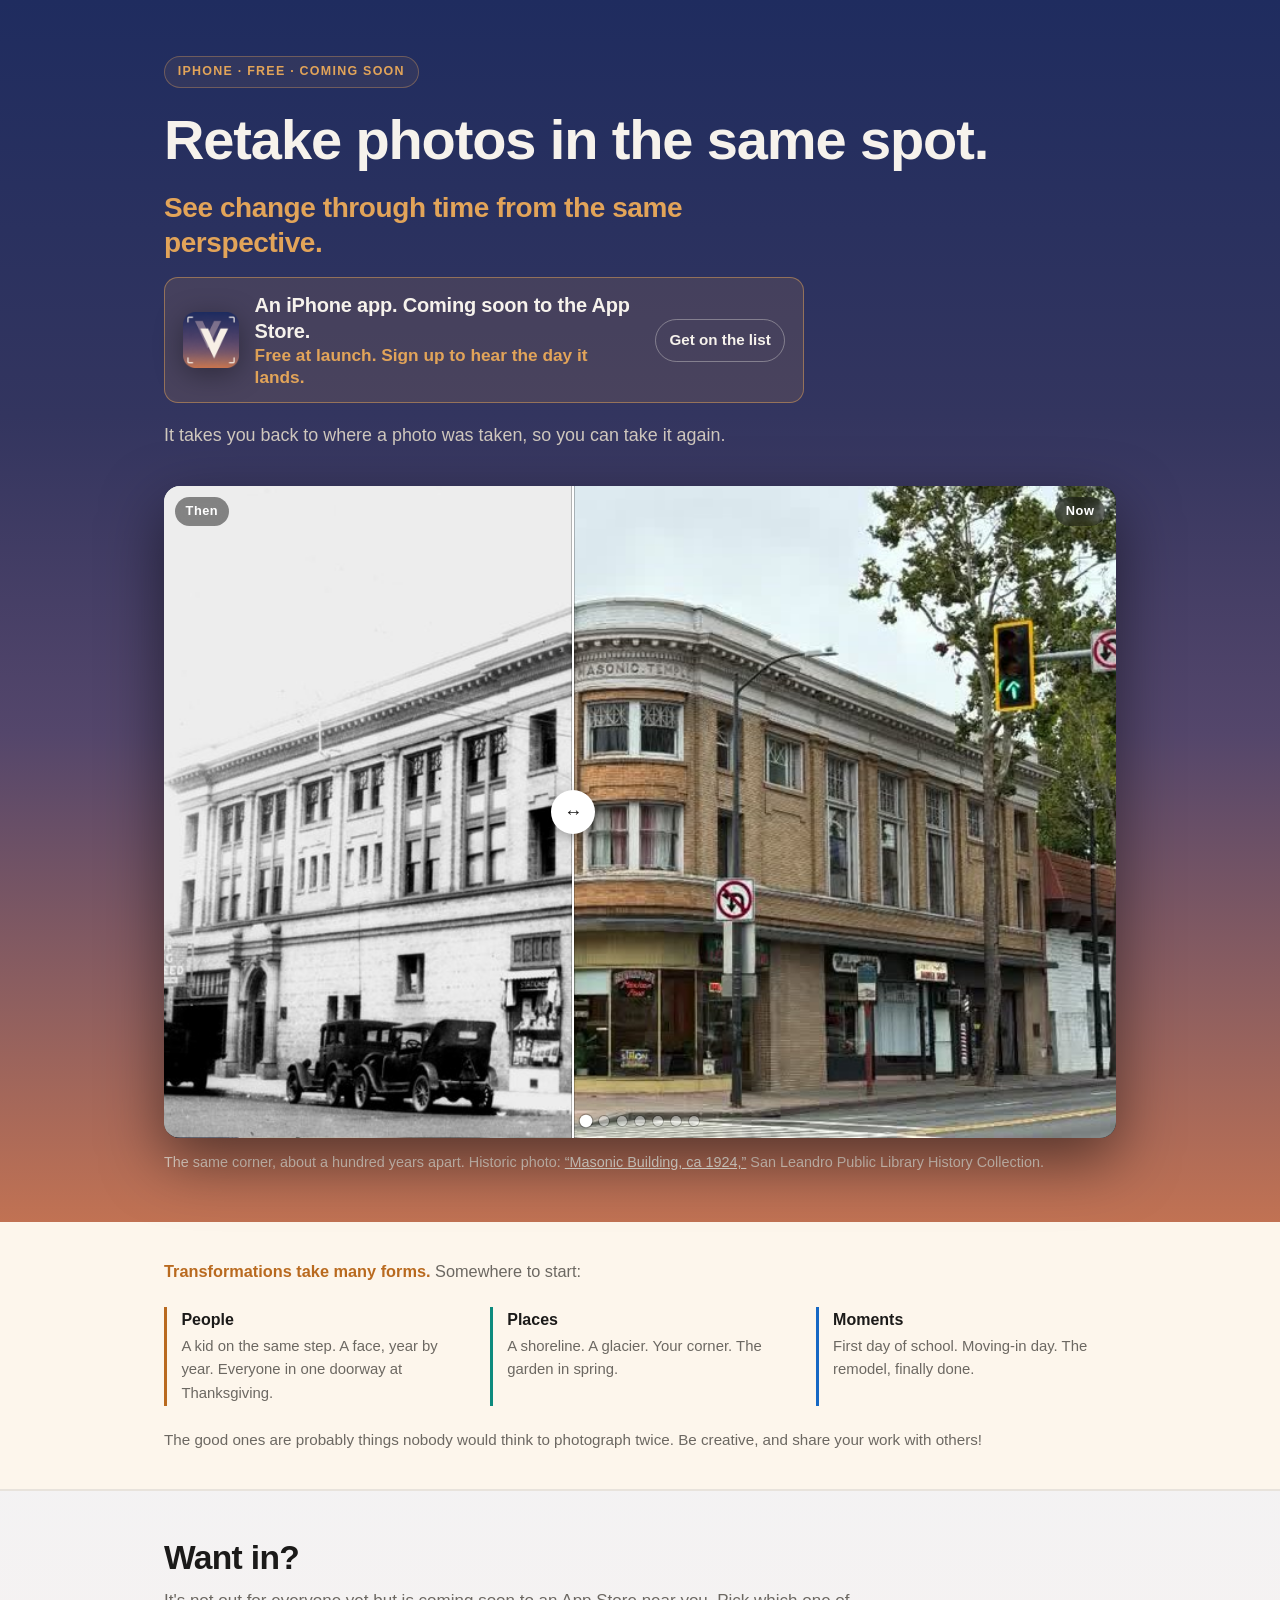
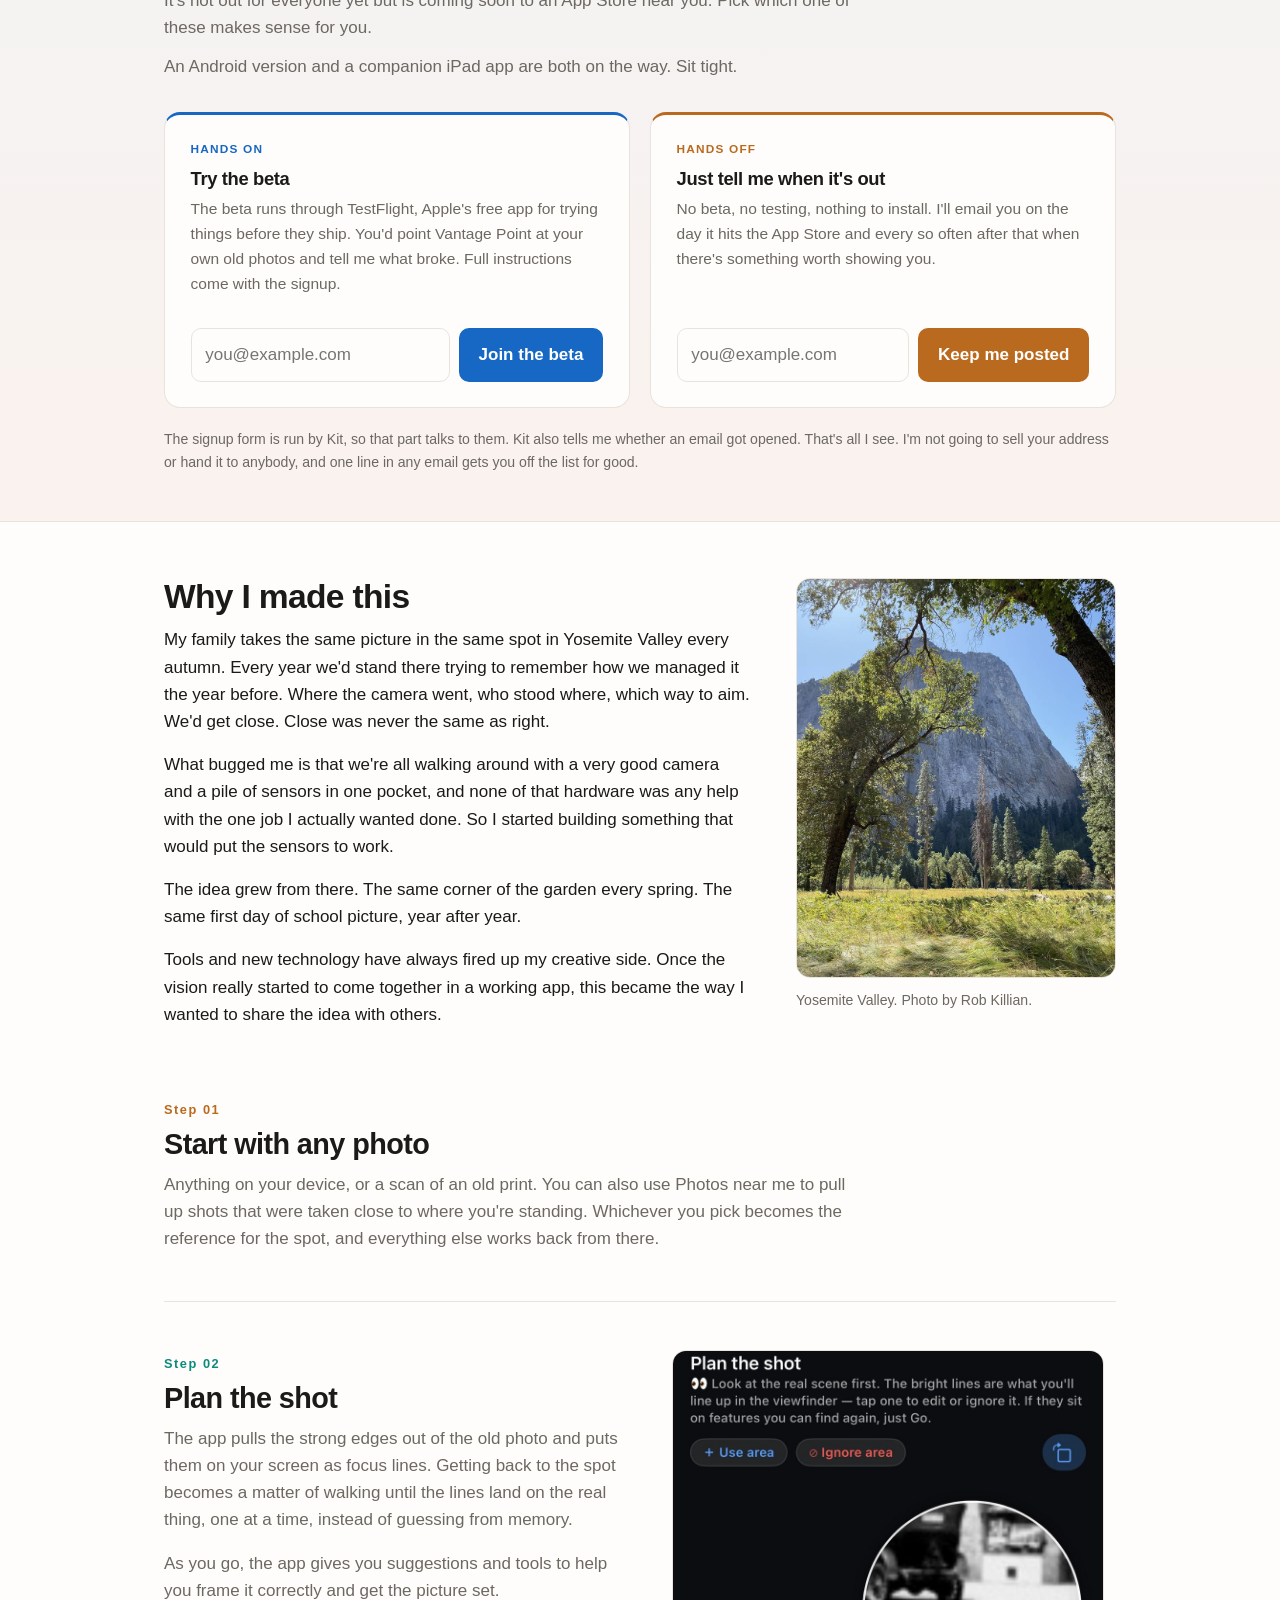
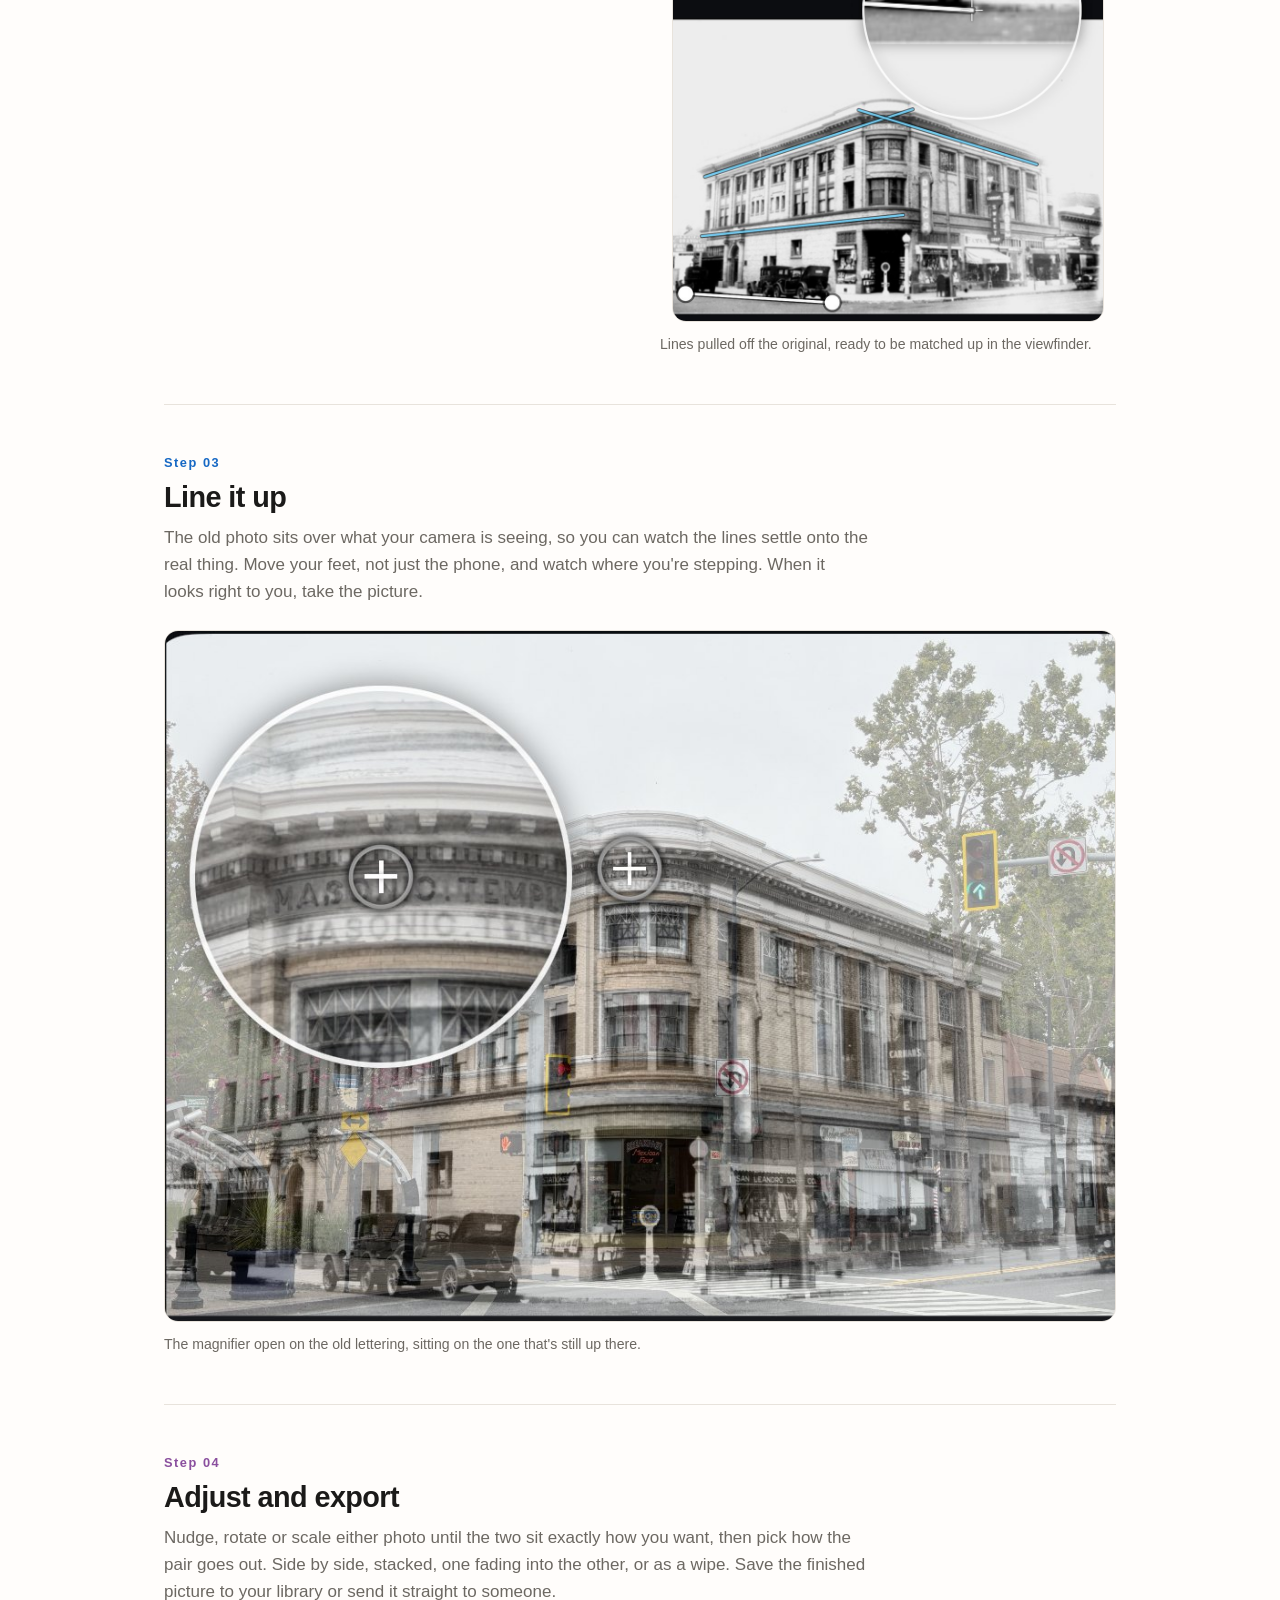
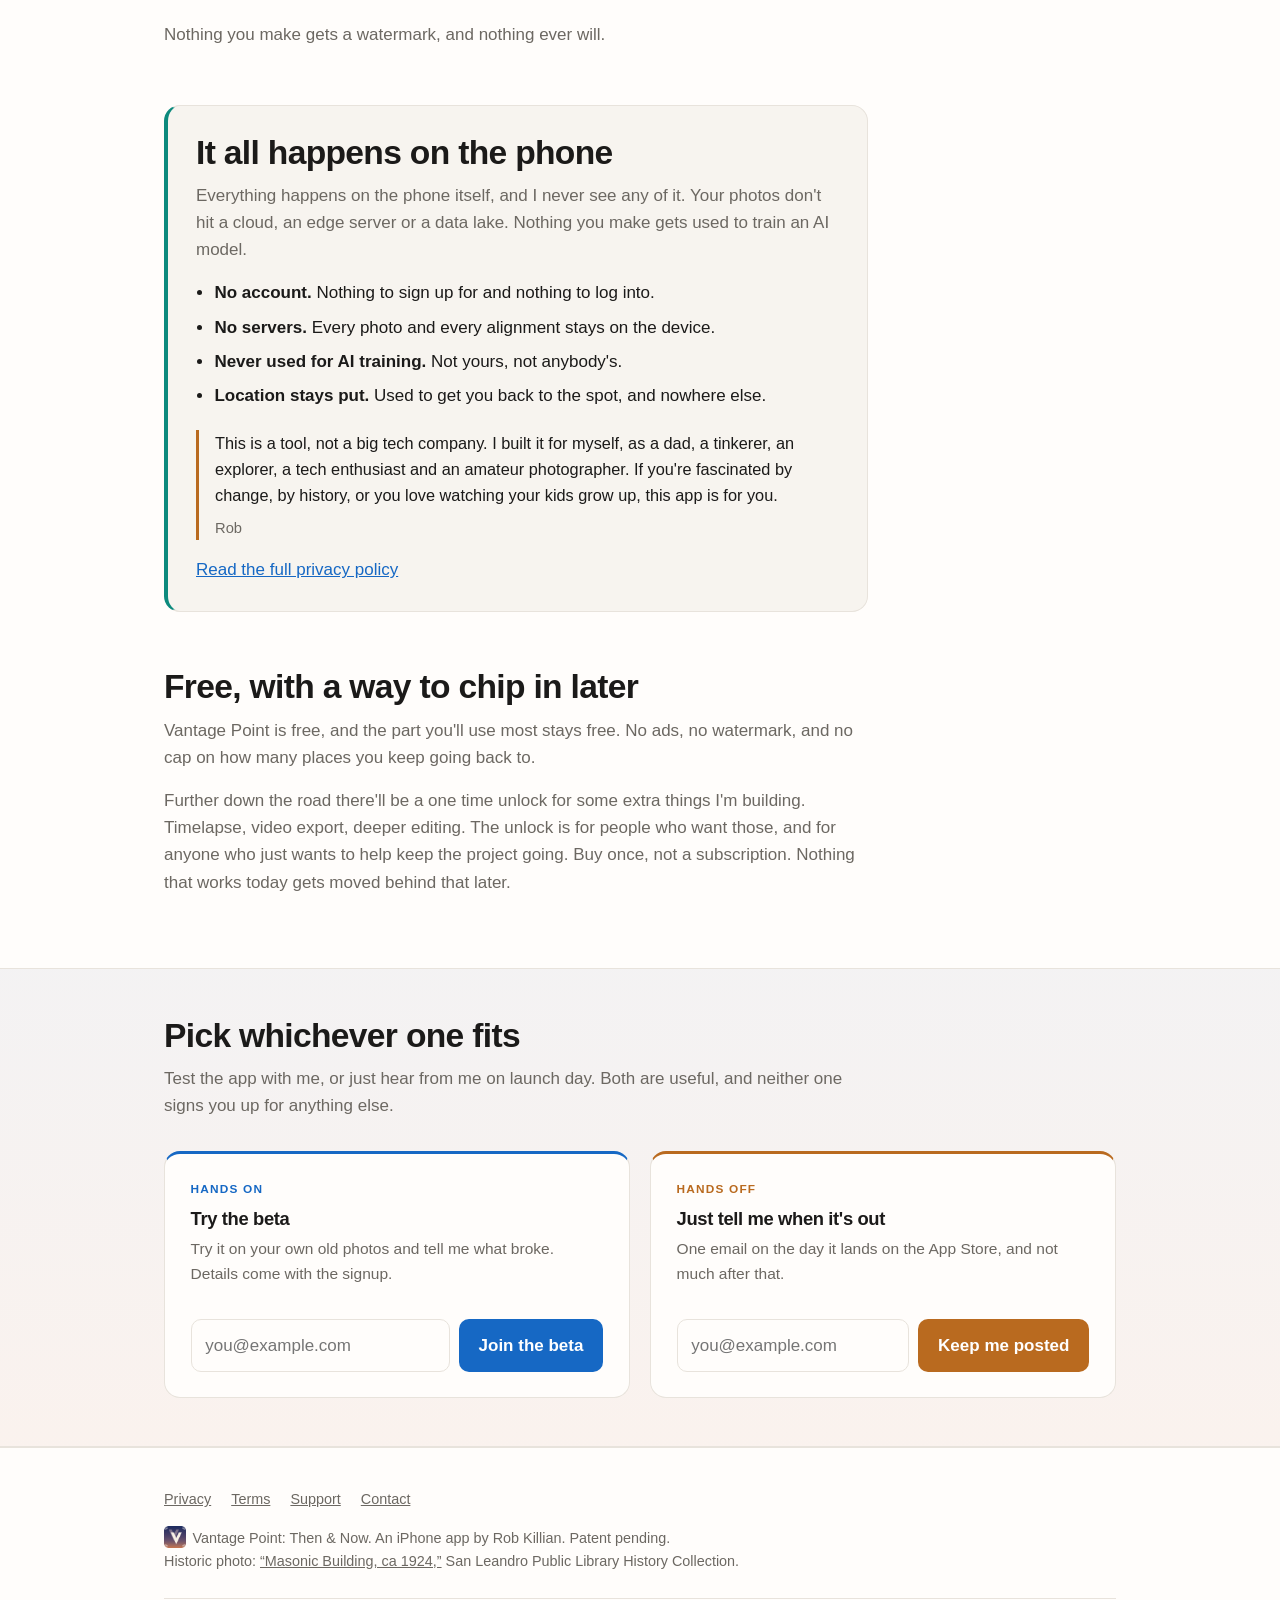
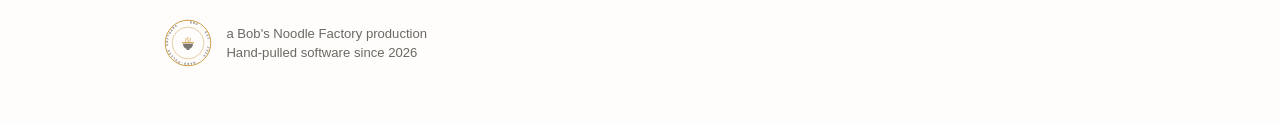
==== index.html @ 37880335 "Legal pass: privacy rewritten (app + site + list + form + community), new terms (Apple's standard EU" ====
<!DOCTYPE html>
<html lang="en">
<head>
<meta charset="utf-8">
<meta name="viewport" content="width=device-width, initial-scale=1">
<title>Vantage Point — Retake photos in the same spot</title>
<meta name="description" content="See change through time from the same perspective. Vantage Point takes you back to where a photo was taken so you can take it again. Kids growing up, bodies changing, landscapes shifting, projects getting finished.">
<link rel="canonical" href="https://getvantagepoint.app/">
<link rel="icon" href="/favicon.ico" sizes="any">
<link rel="icon" type="image/png" sizes="32x32" href="/img/favicon-32.png">
<link rel="icon" type="image/png" sizes="192x192" href="/img/icon-192.png">
<link rel="apple-touch-icon" href="/apple-touch-icon.png">
<meta name="theme-color" content="#1f2c5f">

<meta property="og:type" content="website">
<meta property="og:url" content="https://getvantagepoint.app/">
<meta property="og:title" content="Vantage Point — Retake photos in the same spot">
<meta property="og:description" content="See change through time from the same perspective.">
<meta property="og:image" content="https://getvantagepoint.app/img/share.jpg">
<meta property="og:image:width" content="1200">
<meta property="og:image:height" content="630">
<meta property="og:image:alt" content="A 1920s photo of a corner building on the left, the same corner today on the right, split down the middle.">
<meta name="twitter:image" content="https://getvantagepoint.app/img/share.jpg">
<meta name="twitter:card" content="summary_large_image">

<style>
  :root {
    color-scheme: light dark;
    --measure: 62rem;
    --measure-text: 44rem;

    --bg: #fffdfb;
    --fg: #1b1a19;
    --muted: #6c6862;
    --line: #e8e3dc;
    --card: #f7f4ef;
    --card-2: #fdf6ec;

    --now: #1668c4;        /* cool — the new photo */
    --then: #b96a1f;       /* warm — the old photo */
    --teal: #0d8a7d;
    --plum: #8a4f9e;
    --link: var(--now);

    /* the app icon's twilight: indigo over mauve over apricot, cream mark */
    --indigo: #1f2c5f; --mauve: #54466b; --apricot: #c17253; --cream: #f8f0e6;

    --broth: #C08A1E;   /* Bob's Noodle Factory signature */
    --band-fg: #f6f2ec;
    --band-muted: #ada69c;
  }
  @media (prefers-color-scheme: dark) {
    :root {
      --bg: #15171b; --fg: #f1efec; --muted: #9b968f; --line: #32353b;
      --card: #1e2126; --card-2: #241f1a;
      --now: #58a6f0; --then: #e2a459; --teal: #33bdad; --plum: #b986cc;
      --broth: #E3B04B;
    }
  }

  * { box-sizing: border-box; }
  html { -webkit-text-size-adjust: 100%; scroll-behavior: smooth; }
  body {
    font: 17px/1.6 -apple-system, BlinkMacSystemFont, "Segoe UI", Roboto, sans-serif;
    margin: 0; color: var(--fg); background: var(--bg);
  }
  .wrap { max-width: var(--measure); margin: 0 auto; padding: 0 1.25rem; }
  .prose { max-width: var(--measure-text); }
  a { color: var(--link); }

  h1, h2, h3 { line-height: 1.15; letter-spacing: -0.02em; margin: 0; }
  h1 { font-size: clamp(2.1rem, 6vw, 3.5rem); font-weight: 700; }
  h2 { font-size: clamp(1.5rem, 3.6vw, 2.1rem); font-weight: 650; margin-bottom: .6rem; }
  h3 { font-size: 1.05rem; font-weight: 650; margin-bottom: .25rem; }
  p  { margin: 0 0 1rem; }
  .lede { font-size: clamp(1.1rem, 2.3vw, 1.32rem); color: var(--muted); }

  /* ---------- hero ---------- */
  .hero {
    color: var(--band-fg);
    background: linear-gradient(180deg, var(--indigo) 0%, #33355f 34%, var(--mauve) 60%, #8f5f5f 82%, var(--apricot) 100%);
    padding: 3.5rem 0 3rem;
  }
  .hero .lede { color: #cfc7bd; font-size: clamp(1rem, 2vw, 1.12rem); }
  .byline {
    font-size: clamp(1.25rem, 3vw, 1.75rem); line-height: 1.25; letter-spacing: -.015em;
    font-weight: 600; color: #e2a459; margin: 1.1rem 0 .9rem; max-width: 34rem;
  }
  .app-strip {
    display: flex; align-items: center; gap: 1rem; max-width: 40rem;
    margin: 1.1rem 0 1.1rem; padding: .85rem 1.1rem; border-radius: 14px;
    border: 1px solid rgba(226,164,89,.5); background: rgba(226,164,89,.13);
  }
  .app-strip .app-icon { width: 56px; height: 56px; flex: none; display: block; filter: drop-shadow(0 6px 14px rgba(0,0,0,.35)); }
  .app-strip p { margin: 0; line-height: 1.3; }
  .app-strip strong { display: block; font-size: clamp(1.05rem, 2.4vw, 1.25rem); color: #f6f2ec; letter-spacing: -.01em; }
  .app-strip span { display: block; font-size: clamp(.98rem, 2.1vw, 1.08rem); color: #e2a459; font-weight: 600; }
  .app-strip a { margin-left: auto; flex: none; color: #f6f2ec; font-weight: 600; font-size: .95rem; white-space: nowrap;
    padding: .5rem .85rem; border-radius: 999px; border: 1px solid rgba(246,242,236,.35); text-decoration: none; }
  .app-strip a:hover { background: rgba(246,242,236,.12); }
  @media (max-width: 540px) { .app-strip { flex-wrap: wrap; } .app-strip a { margin-left: 0; } }
  .eyebrow {
    display: inline-block; font-size: .78rem; letter-spacing: .1em;
    text-transform: uppercase; color: #e2a459; font-weight: 700;
    border: 1px solid rgba(226,164,89,.35); border-radius: 999px;
    padding: .3rem .8rem; margin-bottom: 1.25rem;
    background: rgba(226,164,89,.08);
  }
  .shot {
    position: relative; margin: 2.25rem 0 0; border-radius: 16px; overflow: hidden;
    background: #000; box-shadow: 0 22px 60px rgba(0,0,0,.5);
    aspect-ratio: 1110 / 760;
  }
  .shot video, .shot img { display: block; width: 100%; height: 100%; object-fit: cover; }
  .shot > * { position: absolute; inset: 0; }
  /* the interactive then/now wipe (touch + reduced motion) */
  .wipe { --p: 50%; touch-action: pan-y; cursor: ew-resize; user-select: none; -webkit-user-select: none; -webkit-touch-callout: none; display: none; z-index: 1; }
  .wipe img { position: absolute; inset: 0; pointer-events: none; }
  .wipe .then { clip-path: inset(0 calc(100% - var(--p)) 0 0); }
  .wipe .seam {
    position: absolute; top: 0; bottom: 0; left: var(--p); width: 2px; margin-left: -1px;
    background: #fff; box-shadow: 0 0 0 1px rgba(0,0,0,.25);
  }
  .wipe .grip {
    position: absolute; top: 50%; left: 50%; transform: translate(-50%, -50%);
    width: 44px; height: 44px; border-radius: 50%; background: #fff; color: #1b1a19;
    display: grid; place-items: center; font-size: 1.15rem; font-weight: 700;
    box-shadow: 0 4px 14px rgba(0,0,0,.35);
  }
  .wipe .tag {
    position: absolute; top: .7rem; font-size: .8rem; font-weight: 700; letter-spacing: .04em;
    padding: .28rem .65rem; border-radius: 999px; color: #fff; background: rgba(0,0,0,.45);
    backdrop-filter: blur(6px); pointer-events: none;
  }
  .wipe .tag-then { left: .7rem; } .wipe .tag-now { right: .7rem; }
  .wipe .hint {
    position: absolute; left: 50%; bottom: 1rem; transform: translateX(-50%);
    font-size: .85rem; font-weight: 600; letter-spacing: .02em; color: #fff; white-space: nowrap;
    padding: .38rem .8rem; border-radius: 999px; background: rgba(0,0,0,.5); backdrop-filter: blur(6px);
    opacity: 0; transition: opacity .6s ease; pointer-events: none;
  }
  .shot.mode-touch .wipe .hint, .shot.settled .wipe .hint { opacity: 1; }
  .shot.mode-show .wipe .hint { bottom: 2.1rem; }
  .wipe.used .hint { opacity: 0 !important; }
  /* the desktop sequence: a slow slideshow, the wipe first */
  .slides { pointer-events: none; }
  .slides figure { position: absolute; inset: 0; margin: 0; opacity: 0; transition: opacity 1.6s ease; pointer-events: none; }
  .slides figure img { position: absolute; inset: 0; }
  .slides figure.on { opacity: 1; }
  .slides .bg { filter: blur(26px) brightness(.55); transform: scale(1.2); }
  .slides .fg { object-fit: contain; transform: scale(1); transition: transform 9s linear; }
  .slides figure.on .fg { transform: scale(1.045); }
  .slides figure.wide .bg { display: none; }
  .shot.mode-touch .wipe { display: block; }
  .shot.mode-touch .slides { display: none; }
  .shot.mode-show .wipe { display: block; opacity: 1; transition: opacity 1.6s ease; }
  .shot.mode-show .wipe.off { opacity: 0; pointer-events: none; }
  @media (prefers-reduced-motion: reduce) { .slides .fg, .slides figure.on .fg { transform: none; transition: none; } }
  .shot > .dots { position: absolute; inset: auto 0 .7rem 0; display: none; justify-content: center; gap: .5rem; z-index: 2; }
  .shot.mode-show > .dots { display: flex; }
  .dots button {
    width: 10px; height: 10px; padding: 0; border-radius: 50%; border: 0; cursor: pointer;
    background: rgba(255,255,255,.45); box-shadow: 0 0 0 1px rgba(0,0,0,.25); transition: background .3s, transform .3s;
  }
  .dots button[aria-current="true"] { background: #fff; transform: scale(1.25); }
  .dots button:hover, .dots button:focus-visible { background: #fff; outline: none; }
  .caption { font-size: .9rem; color: rgba(248,240,230,.82); margin: .85rem 0 0; }
  .hero .caption a { color: var(--cream); }

  /* ---------- use cases ---------- */
  .uses { background: var(--card-2); border-bottom: 1px solid var(--line); padding: 2.25rem 0; }
  .uses-grid { display: grid; gap: 1.1rem 1.6rem; grid-template-columns: repeat(auto-fit, minmax(13.5rem, 1fr)); }
  .use { border-left: 3px solid var(--c); padding-left: .9rem; }
  .use strong { display: block; font-size: 1rem; }
  .use span { color: var(--muted); font-size: .93rem; display: block; margin-top: .15rem; }
  .uses-lead { margin: 0 0 1.4rem; color: var(--muted); font-size: 1.02rem; }
  .uses-lead em { font-style: normal; font-weight: 650; color: var(--then); }
  .uses-note { margin: 1.4rem 0 0; color: var(--muted); font-size: .95rem; }

  .note {
    margin: 1.25rem 0 0; padding-left: 1rem;
    border-left: 3px solid var(--then);
    color: var(--fg); font-size: 1.02rem;
  }
  .note .sig { display: block; margin-top: .55rem; color: var(--muted); font-size: .92rem; }

  /* ---------- signup ---------- */
  .signup {
    background: linear-gradient(180deg, rgba(31,44,95,.05), rgba(193,114,83,.08));
    border-top: 1px solid var(--line); border-bottom: 1px solid var(--line); padding: 3rem 0;
  }
  .choices { display: grid; gap: 1.25rem; grid-template-columns: repeat(auto-fit, minmax(19rem, 1fr)); margin-top: 2rem; align-items: stretch; }
  .choice { border: 1px solid var(--line); border-radius: 16px; padding: 1.6rem; background: var(--bg); border-top: 3px solid var(--c); display: flex; flex-direction: column; }
  .choice .form-slot { margin-top: auto; padding-top: 1rem; }
  .choice h3 { font-size: 1.15rem; margin-bottom: .5rem; }
  .choice > p { color: var(--muted); font-size: .97rem; }
  .choice .tag { display:block; font-size:.74rem; letter-spacing:.1em; text-transform:uppercase; color:var(--c); font-weight:700; margin-bottom:.55rem; }
  .form-slot { margin-top: 1.25rem; }
  .signup-form { display: block; }
  .signup-form .formkit-fields { display: flex; flex-wrap: wrap; gap: .55rem; }
  .signup-form input[type=email] {
    flex: 1 1 12rem; min-width: 0; font: inherit; padding: .75rem .85rem;
    border: 1px solid var(--line); border-radius: 10px;
    background: var(--bg); color: var(--fg);
  }
  .signup-form input[type=email]:focus-visible { outline: 2px solid var(--c, var(--now)); outline-offset: 1px; }
  /* Kit injects errors into this list; it stays invisible until it has something to say */
  .formkit-alert { margin: 0 0 .6rem; padding: 0; list-style: none; font-size: .9rem; color: #b3261e; }
  .formkit-alert:empty { display: none; }
  @media (prefers-color-scheme: dark) { .formkit-alert { color: #f2b8b5; } }
  /* Kit toggles this while a submit is in flight */
  .formkit-submit[data-active] { opacity: .65; pointer-events: none; }
  .btn {
    font: inherit; font-weight: 600; padding: .75rem 1.25rem; border: 0;
    border-radius: 10px; background: var(--c, var(--now)); color: #fff;
    cursor: pointer; text-decoration: none; display: inline-block;
  }
  .btn:hover { filter: brightness(1.1); }
  .fineprint { font-size: .88rem; color: var(--muted); margin: 1.25rem 0 0; }

  .why { display: grid; gap: 1.75rem; grid-template-columns: 1fr; align-items: start; }
  @media (min-width: 52rem) { .why { grid-template-columns: 1fr 20rem; gap: 2.75rem; } }
  .why-shot img {
    display: block; width: 100%; height: auto; border-radius: 14px;
    border: 1px solid var(--line);
  }
  .why-shot figcaption { font-size: .88rem; color: var(--muted); margin-top: .7rem; }

  /* ---------- steps ---------- */
  section { padding: 3.5rem 0; }
  .step { display: grid; gap: 1.5rem 2.5rem; grid-template-columns: 1fr; }
  .step + .step { margin-top: 3rem; padding-top: 3rem; border-top: 1px solid var(--line); }
  @media (min-width: 46rem) {
    .step.with-portrait { grid-template-columns: 1fr 1fr; align-items: start; }
    .step.with-portrait .prose { padding-top: .25rem; }
  }
  .num {
    font-variant-numeric: tabular-nums; color: var(--c); font-weight: 700;
    font-size: .8rem; letter-spacing: .12em; display: block; margin-bottom: .5rem;
  }
  .step h2 { font-size: clamp(1.35rem, 3vw, 1.8rem); }
  .step p { color: var(--muted); }
  .step .prose p:last-child { margin-bottom: 0; }
  figure { margin: 0; }
  figure img {
    display: block; width: 100%; height: auto; border-radius: 14px;
    border: 1px solid var(--line); background: var(--card);
  }
  figure.portrait img { max-width: 27rem; margin-inline: auto; }
  figcaption { font-size: .88rem; color: var(--muted); margin-top: .7rem; }

  .trust { border: 1px solid var(--line); border-left: 4px solid var(--teal); border-radius: 16px; padding: 1.75rem; background: var(--card); }
  .trust ul { margin: 1rem 0 0; padding-left: 1.15rem; }
  .trust li { margin: .45rem 0; }

  footer { padding: 2.5rem 0 3.5rem; font-size: .9rem; color: var(--muted); border-top: 1px solid var(--line); }
  footer a { color: var(--muted); }
  footer nav { margin-bottom: .9rem; display: flex; gap: 1.25rem; flex-wrap: wrap; }
  .brandline img { vertical-align: -5px; margin-right: .4rem; }
  .colophon {
    display: flex; align-items: center; gap: .9rem;
    margin-top: 1.6rem; padding-top: 1.25rem; border-top: 1px solid var(--line);
  }
  .bnf-seal { width: 48px; height: 48px; flex: none; color: var(--muted); --g: var(--broth); opacity: .9; }
  .colophon p { margin: 0; font-size: .82rem; line-height: 1.45; }


  @media (prefers-reduced-motion: reduce) { .shot video { display: none; } html { scroll-behavior: auto; } }
  @media (prefers-reduced-motion: no-preference) { .shot img.poster-fallback { display: none; } }
</style>
</head>
<body>

<header class="hero">
  <div class="wrap">
    <span class="eyebrow">iPhone · Free · Coming soon</span>
    <h1>Retake photos in&nbsp;the same spot.</h1>
    <p class="byline">See change through time from the same perspective.</p>
    <div class="app-strip">
      <img class="app-icon" src="img/app-icon-256.png" width="56" height="56" alt="The Vantage Point app icon: a cream V over a mauve ghost V on a twilight gradient.">
      <p><strong>An iPhone app. Coming soon to the App Store.</strong><span>Free at launch. Sign up to hear the day it lands.</span></p>
      <a href="#signup">Get on the list</a>
    </div>
    <p class="lede prose">
      It takes you back to where a photo was taken, so you can take it again.
    </p>

    <div class="shot mode-touch" id="hero">
      <div class="wipe" id="wipe" role="img"
           aria-label="A historic black-and-white photo of a corner building and the same corner today, one wiping across the other. Drag the handle to compare.">
        <img class="now" src="img/hero-now.jpg" alt="">
        <img class="then" src="img/hero-then.jpg" alt="">
        <div class="seam"><span class="grip" aria-hidden="true">&#8596;</span></div>
        <span class="tag tag-then" aria-hidden="true">Then</span>
        <span class="tag tag-now" aria-hidden="true">Now</span>
        <span class="hint" aria-hidden="true">Drag to compare</span>
      </div>
      <div class="slides" id="slides" aria-hidden="true">
        <figure class="wide"><img class="fg" src="img/lines-historic.jpg" alt=""></figure>
        <figure><img class="bg" src="img/step-plan.jpg" alt=""><img class="fg" src="img/step-plan.jpg" alt=""></figure>
        <figure><img class="bg" src="img/ui-adjust.jpg" alt=""><img class="fg" src="img/ui-adjust.jpg" alt=""></figure>
        <figure class="wide"><img class="fg" src="img/step-adjust.jpg" alt=""></figure>
        <figure><img class="bg" src="img/ui-output.jpg" alt=""><img class="fg" src="img/ui-output.jpg" alt=""></figure>
        <figure><img class="bg" src="img/slide-split.jpg" alt=""><img class="fg" src="img/slide-split.jpg" alt=""></figure>
      </div>
      <div class="dots" id="dots" role="tablist" aria-label="Pictures"></div>
    </div>
    <p class="caption">The same corner, about a hundred years apart. Historic photo: <a href="https://sanle.ent.sirsi.net/client/en_US/search/asset/5385/0">“Masonic Building, ca 1924,”</a> San Leandro Public Library History Collection.</p>
  </div>
</header>

<div class="uses">
  <div class="wrap">
    <p class="uses-lead"><em>Transformations take many forms.</em> Somewhere to start:</p>
    <div class="uses-grid">
      <div class="use" style="--c:var(--then)">
        <strong>People</strong>
        <span>A kid on the same step. A face, year by year. Everyone in one doorway at Thanksgiving.</span>
      </div>
      <div class="use" style="--c:var(--teal)">
        <strong>Places</strong>
        <span>A shoreline. A glacier. Your corner. The garden in spring.</span>
      </div>
      <div class="use" style="--c:var(--now)">
        <strong>Moments</strong>
        <span>First day of school. Moving-in day. The remodel, finally done.</span>
      </div>
    </div>
    <p class="uses-note">The good ones are probably things nobody would think to photograph twice. Be creative, and share your work with others!</p>
  </div>
</div>

<div class="signup" id="signup">
  <div class="wrap">
    <h2>Want in?</h2>
    <p class="prose" style="color:var(--muted);margin-bottom:0">
      It's not out for everyone yet but is coming soon to an App Store near you. Pick which one of these makes sense for you.
    </p>
    <p class="prose" style="color:var(--muted);margin:.7rem 0 0">
      An Android version and a companion iPad app are both on the way. Sit tight.
    </p>

    <div class="choices">

      <div class="choice" id="beta" style="--c:var(--now)">
        <span class="tag">Hands on</span>
        <h3>Try the beta</h3>
        <p>
          The beta runs through TestFlight, Apple's free app for trying things before they ship. You'd
          point Vantage Point at your own old photos and tell me what broke. Full instructions come with
          the signup.
        </p>
        <div class="form-slot">
          <!-- Kit form: Beta waitlist (id 9840102). Our own markup posting to Kit's endpoint;
               ck.5.js (loaded at the foot of the page) attaches via data-sv-form/data-uid so the
               submit carries Kit's anti-bot token. Kit holds the redirect to /thanks-beta.html
               in the form settings. -->
          <form class="signup-form seva-form formkit-form"
                action="https://app.kit.com/forms/9840102/subscriptions" method="post"
                data-sv-form="9840102" data-uid="c36081a78c" data-format="inline" data-version="5"
                data-options="{&quot;settings&quot;:{&quot;after_subscribe&quot;:{&quot;action&quot;:&quot;redirect&quot;,&quot;success_message&quot;:&quot;Success! Now check your email to confirm your subscription.&quot;,&quot;redirect_url&quot;:&quot;https://getvantagepoint.app/thanks-beta.html&quot;},&quot;powered_by&quot;:{&quot;show&quot;:false},&quot;recaptcha&quot;:{&quot;enabled&quot;:false},&quot;return_visitor&quot;:{&quot;action&quot;:&quot;show&quot;,&quot;custom_content&quot;:&quot;&quot;}},&quot;version&quot;:&quot;5&quot;}">
            <ul class="formkit-alert formkit-alert-error" data-element="errors" data-group="alert"></ul>
            <div data-element="fields" class="seva-fields formkit-fields">
              <input class="formkit-input" type="email" name="email_address" placeholder="you@example.com"
                     aria-label="Your email address, to join the beta" required>
              <button class="btn formkit-submit" data-element="submit" type="submit" style="--c:var(--now)">
                <span>Join the beta</span>
              </button>
            </div>
          </form>
        </div>
      </div>

      <div class="choice" id="news" style="--c:var(--then)">
        <span class="tag">Hands off</span>
        <h3>Just tell me when it's out</h3>
        <p>
          No beta, no testing, nothing to install. I'll email you on the day it hits the App Store
          and every so often after that when there's something worth showing you.
        </p>
        <div class="form-slot">
          <!-- Kit form: Launch list (id 9840379). Redirect to /thanks.html lives in Kit. -->
          <form class="signup-form seva-form formkit-form"
                action="https://app.kit.com/forms/9840379/subscriptions" method="post"
                data-sv-form="9840379" data-uid="23af6b8776" data-format="inline" data-version="5"
                data-options="{&quot;settings&quot;:{&quot;after_subscribe&quot;:{&quot;action&quot;:&quot;redirect&quot;,&quot;success_message&quot;:&quot;Success! Now check your email to confirm your subscription.&quot;,&quot;redirect_url&quot;:&quot;https://getvantagepoint.app/thanks.html&quot;},&quot;powered_by&quot;:{&quot;show&quot;:false},&quot;recaptcha&quot;:{&quot;enabled&quot;:false},&quot;return_visitor&quot;:{&quot;action&quot;:&quot;show&quot;,&quot;custom_content&quot;:&quot;&quot;}},&quot;version&quot;:&quot;5&quot;}">
            <ul class="formkit-alert formkit-alert-error" data-element="errors" data-group="alert"></ul>
            <div data-element="fields" class="seva-fields formkit-fields">
              <input class="formkit-input" type="email" name="email_address" placeholder="you@example.com"
                     aria-label="Your email address, to hear on launch day" required>
              <button class="btn formkit-submit" data-element="submit" type="submit" style="--c:var(--then)">
                <span>Keep me posted</span>
              </button>
            </div>
          </form>
        </div>
      </div>

    </div>

    <p class="fineprint">
      The signup form is run by Kit, so that part talks to them. Kit also tells me whether an email
      got opened. That's all I see. I'm not going to sell your address
      or hand it to anybody, and one line in any email gets you off the list for good.
    </p>
  </div>
</div>

<section>
  <div class="wrap">
    <div class="why">
      <div class="prose">
        <h2>Why I made this</h2>
      <p>
        My family takes the same picture in the same spot in Yosemite Valley every autumn. Every year
        we'd stand there trying to remember how we managed it the year before. Where the camera went,
        who stood where, which way to aim. We'd get close. Close was never the same as right.
      </p>
      <p>
        What bugged me is that we're all walking around with a very good camera and a pile of sensors
        in one pocket, and none of that hardware was any help with the one job I actually wanted done.
        So I started building something that would put the sensors to work.
      </p>
      <p>
        The idea grew from there. The same corner of the garden every spring. The same first day of
        school picture, year after year.
      </p>
      <p>
        Tools and new technology have always fired up my creative side. Once the vision really
        started to come together in a working app, this became the way I wanted to share the idea
        with others.
      </p>
      </div>
      <figure class="why-shot">
        <img src="img/why-yosemite.jpg" alt="A granite wall in Yosemite Valley framed by an oak, with pines and a meadow in the foreground.">
        <figcaption>Yosemite Valley. Photo by Rob Killian.</figcaption>
      </figure>
    </div>
  </div>
</section>

<section style="padding-top:0">
  <div class="wrap">

    <div class="step" style="--c:var(--then)">
      <div class="prose">
        <span class="num">Step 01</span>
        <h2>Start with any photo</h2>
        <p>
          Anything on your device, or a scan of an old print. You can also use Photos near me to pull
          up shots that were taken close to where you're standing. Whichever you pick becomes the
          reference for the spot, and everything else works back from there.
        </p>
      </div>
    </div>

    <div class="step with-portrait" style="--c:var(--teal)">
      <div class="prose">
        <span class="num">Step 02</span>
        <h2>Plan the shot</h2>
        <p>
          The app pulls the strong edges out of the old photo and puts them on your screen as focus
          lines. Getting back to the spot becomes a matter of walking until the lines land on the
          real thing, one at a time, instead of guessing from memory.
        </p>
        <p>
          As you go, the app gives you suggestions and tools to help you frame it correctly and get
          the picture set.
        </p>
      </div>
      <figure class="portrait">
        <img src="img/step-plan.jpg" alt="The Plan the shot screen: a historic photo of a corner building with bright blue lines drawn along its rooflines and cornices, and a magnifier loupe zoomed in on one of them.">
        <figcaption>Lines pulled off the original, ready to be matched up in the viewfinder.</figcaption>
      </figure>
    </div>

    <div class="step" style="--c:var(--now)">
      <div class="prose">
        <span class="num">Step 03</span>
        <h2>Line it up</h2>
        <p>
          The old photo sits over what your camera is seeing, so you can watch the lines settle onto
          the real thing. Move your feet, not just the phone, and watch where you're stepping. When it
          looks right to you, take the picture.
        </p>
      </div>
      <figure>
        <img src="img/step-adjust.jpg" alt="The historic photo blended over today's view of the same building, with the magnifier open on the old lettering where the two photos meet.">
        <figcaption>The magnifier open on the old lettering, sitting on the one that's still up there.</figcaption>
      </figure>
    </div>

    <div class="step" style="--c:var(--plum)">
      <div class="prose">
        <span class="num">Step 04</span>
        <h2>Adjust and export</h2>
        <p>
          Nudge, rotate or scale either photo until the two sit exactly how you want, then pick how
          the pair goes out. Side by side, stacked, one fading into the other, or as a wipe. Save the
          finished picture to your library or send it straight to someone.
        </p>
        <p>
          Nothing you make gets a watermark, and nothing ever will.
        </p>
      </div>
    </div>

  </div>
</section>

<section style="padding-top:0">
  <div class="wrap">
    <div class="trust prose">
      <h2 style="margin-bottom:0">It all happens on the phone</h2>
      <p style="color:var(--muted);margin:.6rem 0 0">
        Everything happens on the phone itself, and I never see any of it. Your photos don't hit a
        cloud, an edge server or a data lake. Nothing you make gets used to train an AI model.
      </p>
      <ul>
        <li><strong>No account.</strong> Nothing to sign up for and nothing to log into.</li>
        <li><strong>No servers.</strong> Every photo and every alignment stays on the device.</li>
        <li><strong>Never used for AI training.</strong> Not yours, not anybody's.</li>
        <li><strong>Location stays put.</strong> Used to get you back to the spot, and nowhere else.</li>
      </ul>
      <p class="note">
        This is a tool, not a big tech company. I built it for myself, as a dad, a tinkerer, an
        explorer, a tech enthusiast and an amateur photographer. If you're fascinated by change, by
        history, or you love watching your kids grow up, this app is for you.
        <span class="sig">Rob</span>
      </p>
      <p style="margin:1rem 0 0"><a href="privacy.html">Read the full privacy policy</a></p>
    </div>
  </div>
</section>

<section style="padding-top:0">
  <div class="wrap">
    <div class="prose">
      <h2>Free, with a way to chip in later</h2>
      <p style="color:var(--muted)">
        Vantage Point is free, and the part you'll use most stays free. No ads, no watermark, and no
        cap on how many places you keep going back to.
      </p>
      <p style="color:var(--muted)">
        Further down the road there'll be a one time unlock for some extra things I'm building.
        Timelapse, video export, deeper editing. The unlock is for people who want those, and for
        anyone who just wants to help keep the project going. Buy once, not a subscription. Nothing
        that works today gets moved behind that later.
      </p>
    </div>
  </div>
</section>

<div class="signup">
  <div class="wrap">
    <h2>Pick whichever one fits</h2>
    <p class="prose" style="color:var(--muted);margin-bottom:0">
      Test the app with me, or just hear from me on launch day. Both are useful, and neither one
      signs you up for anything else.
    </p>

    <div class="choices">

      <div class="choice" style="--c:var(--now)">
        <span class="tag">Hands on</span>
        <h3>Try the beta</h3>
        <p>Try it on your own old photos and tell me what broke. Details come with the signup.</p>
        <div class="form-slot">
          <!-- Kit form: Beta waitlist (id 9840102), second placement. -->
          <form class="signup-form seva-form formkit-form"
                action="https://app.kit.com/forms/9840102/subscriptions" method="post"
                data-sv-form="9840102" data-uid="c36081a78c" data-format="inline" data-version="5"
                data-options="{&quot;settings&quot;:{&quot;after_subscribe&quot;:{&quot;action&quot;:&quot;redirect&quot;,&quot;success_message&quot;:&quot;Success! Now check your email to confirm your subscription.&quot;,&quot;redirect_url&quot;:&quot;https://getvantagepoint.app/thanks-beta.html&quot;},&quot;powered_by&quot;:{&quot;show&quot;:false},&quot;recaptcha&quot;:{&quot;enabled&quot;:false},&quot;return_visitor&quot;:{&quot;action&quot;:&quot;show&quot;,&quot;custom_content&quot;:&quot;&quot;}},&quot;version&quot;:&quot;5&quot;}">
            <ul class="formkit-alert formkit-alert-error" data-element="errors" data-group="alert"></ul>
            <div data-element="fields" class="seva-fields formkit-fields">
              <input class="formkit-input" type="email" name="email_address" placeholder="you@example.com"
                     aria-label="Your email address, to join the beta" required>
              <button class="btn formkit-submit" data-element="submit" type="submit" style="--c:var(--now)">
                <span>Join the beta</span>
              </button>
            </div>
          </form>
        </div>
      </div>

      <div class="choice" style="--c:var(--then)">
        <span class="tag">Hands off</span>
        <h3>Just tell me when it's out</h3>
        <p>One email on the day it lands on the App Store, and not much after that.</p>
        <div class="form-slot">
          <!-- Kit form: Launch list (id 9840379), second placement. -->
          <form class="signup-form seva-form formkit-form"
                action="https://app.kit.com/forms/9840379/subscriptions" method="post"
                data-sv-form="9840379" data-uid="23af6b8776" data-format="inline" data-version="5"
                data-options="{&quot;settings&quot;:{&quot;after_subscribe&quot;:{&quot;action&quot;:&quot;redirect&quot;,&quot;success_message&quot;:&quot;Success! Now check your email to confirm your subscription.&quot;,&quot;redirect_url&quot;:&quot;https://getvantagepoint.app/thanks.html&quot;},&quot;powered_by&quot;:{&quot;show&quot;:false},&quot;recaptcha&quot;:{&quot;enabled&quot;:false},&quot;return_visitor&quot;:{&quot;action&quot;:&quot;show&quot;,&quot;custom_content&quot;:&quot;&quot;}},&quot;version&quot;:&quot;5&quot;}">
            <ul class="formkit-alert formkit-alert-error" data-element="errors" data-group="alert"></ul>
            <div data-element="fields" class="seva-fields formkit-fields">
              <input class="formkit-input" type="email" name="email_address" placeholder="you@example.com"
                     aria-label="Your email address, to hear on launch day" required>
              <button class="btn formkit-submit" data-element="submit" type="submit" style="--c:var(--then)">
                <span>Keep me posted</span>
              </button>
            </div>
          </form>
        </div>
      </div>

    </div>
  </div>
</div>

<footer>
  <div class="wrap">
    <nav>
      <a href="privacy.html">Privacy</a>
      <a href="terms.html">Terms</a>
      <a href="support.html">Support</a>
      <a href="mailto:robkillian@gmail.com">Contact</a>
    </nav>
    <p class="brandline" style="margin:0">
      <img src="img/app-icon-256.png" width="22" height="22" alt="">Vantage Point: Then &amp; Now. An iPhone app by Rob Killian. Patent pending.
    </p>
      <p>Historic photo: <a href="https://sanle.ent.sirsi.net/client/en_US/search/asset/5385/0">“Masonic Building, ca 1924,”</a> San Leandro Public Library History Collection.</p>
    <div class="colophon">
      <svg class="bnf-seal" viewBox="0 0 160 160" role="img" aria-label="Bob's Noodle Factory seal">
        <defs><path id="sealcirc" d="M80 14 a66 66 0 1 1 -0.1 0" fill="none"/></defs>
        <circle cx="80" cy="80" r="76" fill="none" stroke="var(--g)" stroke-width="3"/>
        <circle cx="80" cy="80" r="53" fill="none" stroke="var(--g)" stroke-width="1.5"/>
        <g transform="translate(53,59) scale(0.45)">
          <g fill="none" stroke="var(--g)" stroke-width="5" stroke-linecap="round">
            <path d="M44 12 q6 8 0 15 q-6 8 0 16"/>
            <path d="M60 5 q-6 9 0 19 q6 9 0 19"/>
            <path d="M76 12 q6 8 0 15 q-6 8 0 16"/>
          </g>
          <rect x="14" y="42" width="92" height="7" rx="3.5" fill="var(--g)"/>
          <path d="M22 53 A38 38 0 0 0 98 53 Z" fill="currentColor"/>
          <path d="M47 91 h26 l-4 8 h-18 Z" fill="currentColor"/>
        </g>
        <text font-family="ui-monospace, Menlo, monospace" font-size="11" font-weight="700" letter-spacing="3.2" fill="currentColor"><textPath href="#sealcirc" startOffset="6">BNF · EST. 2026 · HAND-PULLED SOFTWARE</textPath></text>
      </svg>
      <p>a Bob's Noodle Factory production<br>Hand-pulled software since 2026</p>
    </div>
  </div>
</footer>

<script>
(function () {
  var shot = document.getElementById('hero'), wipe = document.getElementById('wipe');
  var loop = document.getElementById('loop'), slides = document.getElementById('slides');
  if (!shot || !wipe) return;
  var reduce = matchMedia('(prefers-reduced-motion: reduce)').matches;
  var touch = matchMedia('(hover: none), (max-width: 820px)').matches;
  var p = 50, manualUntil = 0, dragging = false;
  function set(v) { p = Math.max(2, Math.min(98, v)); wipe.style.setProperty('--p', p + '%'); }
  set(50);

  if (touch || reduce) {
    shot.classList.add('mode-touch');
    function pos(e) { var r = wipe.getBoundingClientRect(); return (e.clientX - r.left) / r.width * 100; }
    wipe.addEventListener('pointerdown', function (e) {
      dragging = true; wipe.classList.add('used'); wipe.setPointerCapture(e.pointerId); set(pos(e)); manualUntil = Date.now() + 5000; });
    wipe.addEventListener('pointermove', function (e) { if (dragging) { set(pos(e)); manualUntil = Date.now() + 5000; } });
    ['pointerup', 'pointercancel', 'lostpointercapture'].forEach(function (t) { wipe.addEventListener(t, function () { dragging = false; }); });
    if (!reduce) {
      // scroll drives the seam while the hero is on screen; a drag takes over for a few seconds
      var onScroll = function () {
        if (dragging || Date.now() < manualUntil) return;
        var r = wipe.getBoundingClientRect(), vh = innerHeight || 1;
        var t = 1 - (r.top + r.height * 0.5) / vh;   // 0 = centre at the bottom edge, 1 = at the top
        set(18 + 64 * Math.max(0, Math.min(1, t)));
      };
      addEventListener('scroll', onScroll, { passive: true });
      addEventListener('resize', onScroll);
      onScroll();
    }
  } else {
    shot.classList.remove('mode-touch'); shot.classList.add('mode-show');
    // desktop: one slow pass through the screens, starting and ending on the wipe, which then sits there to be dragged.
    var figs = slides ? Array.prototype.slice.call(slides.querySelectorAll('figure')) : [];
    var dotsBox = document.getElementById('dots'), dots = [];
    var HOLD = 7000, SWEEP = 6500, pausedUntil = 0, cur = -1, timer = null, raf = null, auto = true;
    function ease(t) { return t < .5 ? 2 * t * t : -1 + (4 - 2 * t) * t; }
    function stopTimers() { clearTimeout(timer); if (raf) cancelAnimationFrame(raf); raf = null; }
    function sweep(done) {
      var t0 = null, fired = false, guard;
      function finish() { if (fired) return; fired = true; clearTimeout(guard); if (raf) cancelAnimationFrame(raf); raf = null; done(); }
      function frame(ts) {
        if (!auto) return;
        if (Date.now() < pausedUntil) { t0 = null; raf = requestAnimationFrame(frame); return; }
        if (t0 === null) t0 = ts;
        var k = Math.min(1, (ts - t0) / SWEEP);
        set(8 + 84 * ease(k));
        if (k < 1) raf = requestAnimationFrame(frame); else finish();
      }
      guard = setTimeout(function () { if (auto) finish(); }, SWEEP + 7000);   // advances even if frames stall
      raf = requestAnimationFrame(frame);
    }
    function mark(i) { dots.forEach(function (d, k) { d.setAttribute('aria-current', k === i + 1 ? 'true' : 'false'); }); }
    function show(i) {
      cur = i; mark(i);
      figs.forEach(function (f, k) { f.classList.toggle('on', k === i); });
      wipe.classList.toggle('off', i !== -1);
    }
    function play(i) {           // the automatic pass
      stopTimers(); show(i);
      if (!auto) return;
      if (i === -1) { set(8); sweep(function () { timer = setTimeout(function () { play(0); }, 900); }); }
      else if (i + 1 < figs.length) timer = setTimeout(function () { play(i + 1); }, HOLD);
      else timer = setTimeout(function () { auto = false; set(50); show(-1); shot.classList.add('settled'); }, HOLD);   // land on the wipe and stay
    }
    function goto(i) { auto = false; stopTimers(); if (i === -1) { set(50); shot.classList.add('settled'); } show(i); }
    if (dotsBox) {
      for (var k = -1; k < figs.length; k++) (function (k) {
        var b = document.createElement('button'); b.type = 'button'; b.setAttribute('role', 'tab');
        b.setAttribute('aria-label', k === -1 ? 'Then and now' : 'Picture ' + (k + 2));
        b.addEventListener('click', function () { goto(k); });
        dotsBox.appendChild(b); dots.push(b);
      })(k);
    }
    // dragging the wipe: pauses the sweep during the pass; after the pass it is simply the slider
    function pos(e) { var r = wipe.getBoundingClientRect(); return (e.clientX - r.left) / r.width * 100; }
    wipe.addEventListener('pointerdown', function (e) {
      if (cur !== -1) return; dragging = true; if (!auto) wipe.classList.add('used'); wipe.setPointerCapture(e.pointerId); set(pos(e)); pausedUntil = Date.now() + 6000; });
    wipe.addEventListener('pointermove', function (e) { if (dragging) { set(pos(e)); pausedUntil = Date.now() + 6000; } });
    ['pointerup', 'pointercancel', 'lostpointercapture'].forEach(function (t) { wipe.addEventListener(t, function () { dragging = false; }); });
    play(-1);
  }
})();
</script>
<script src="https://f.convertkit.com/ckjs/ck.5.js"></script>
</body>
</html>
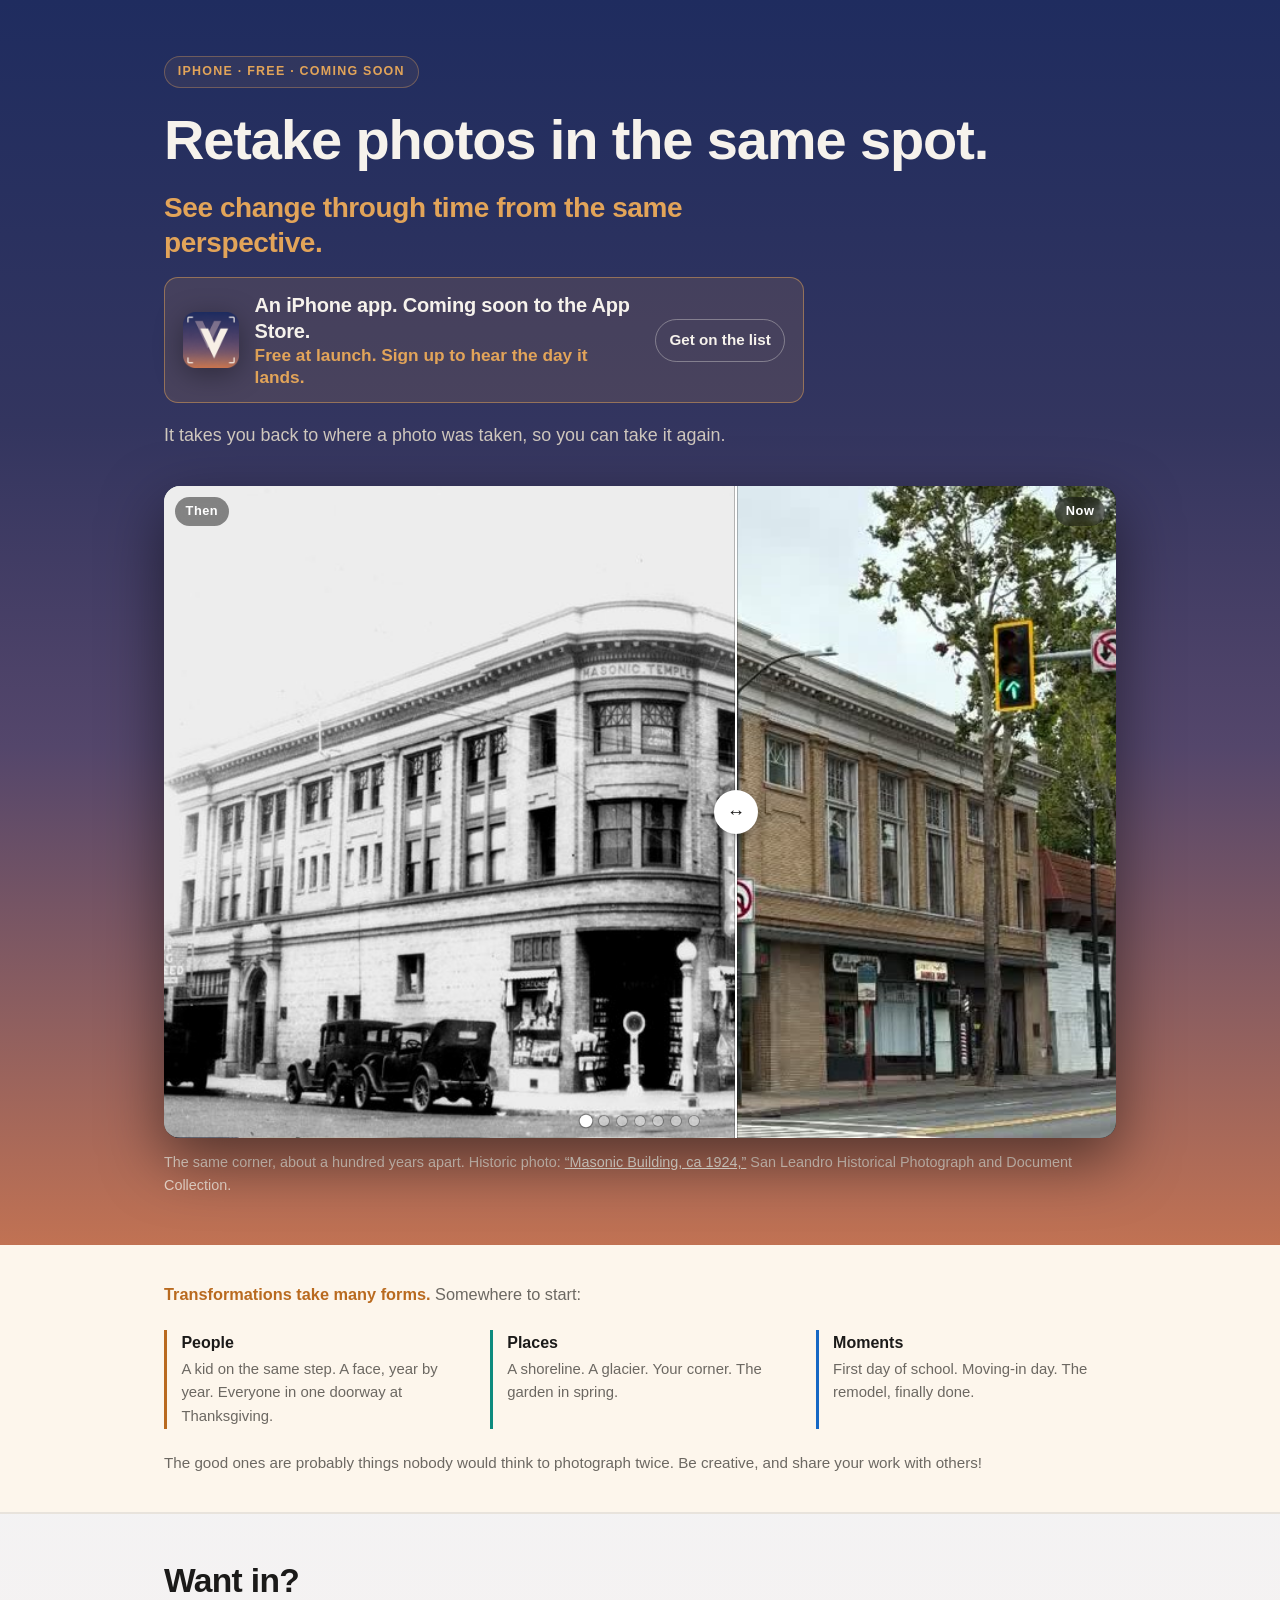
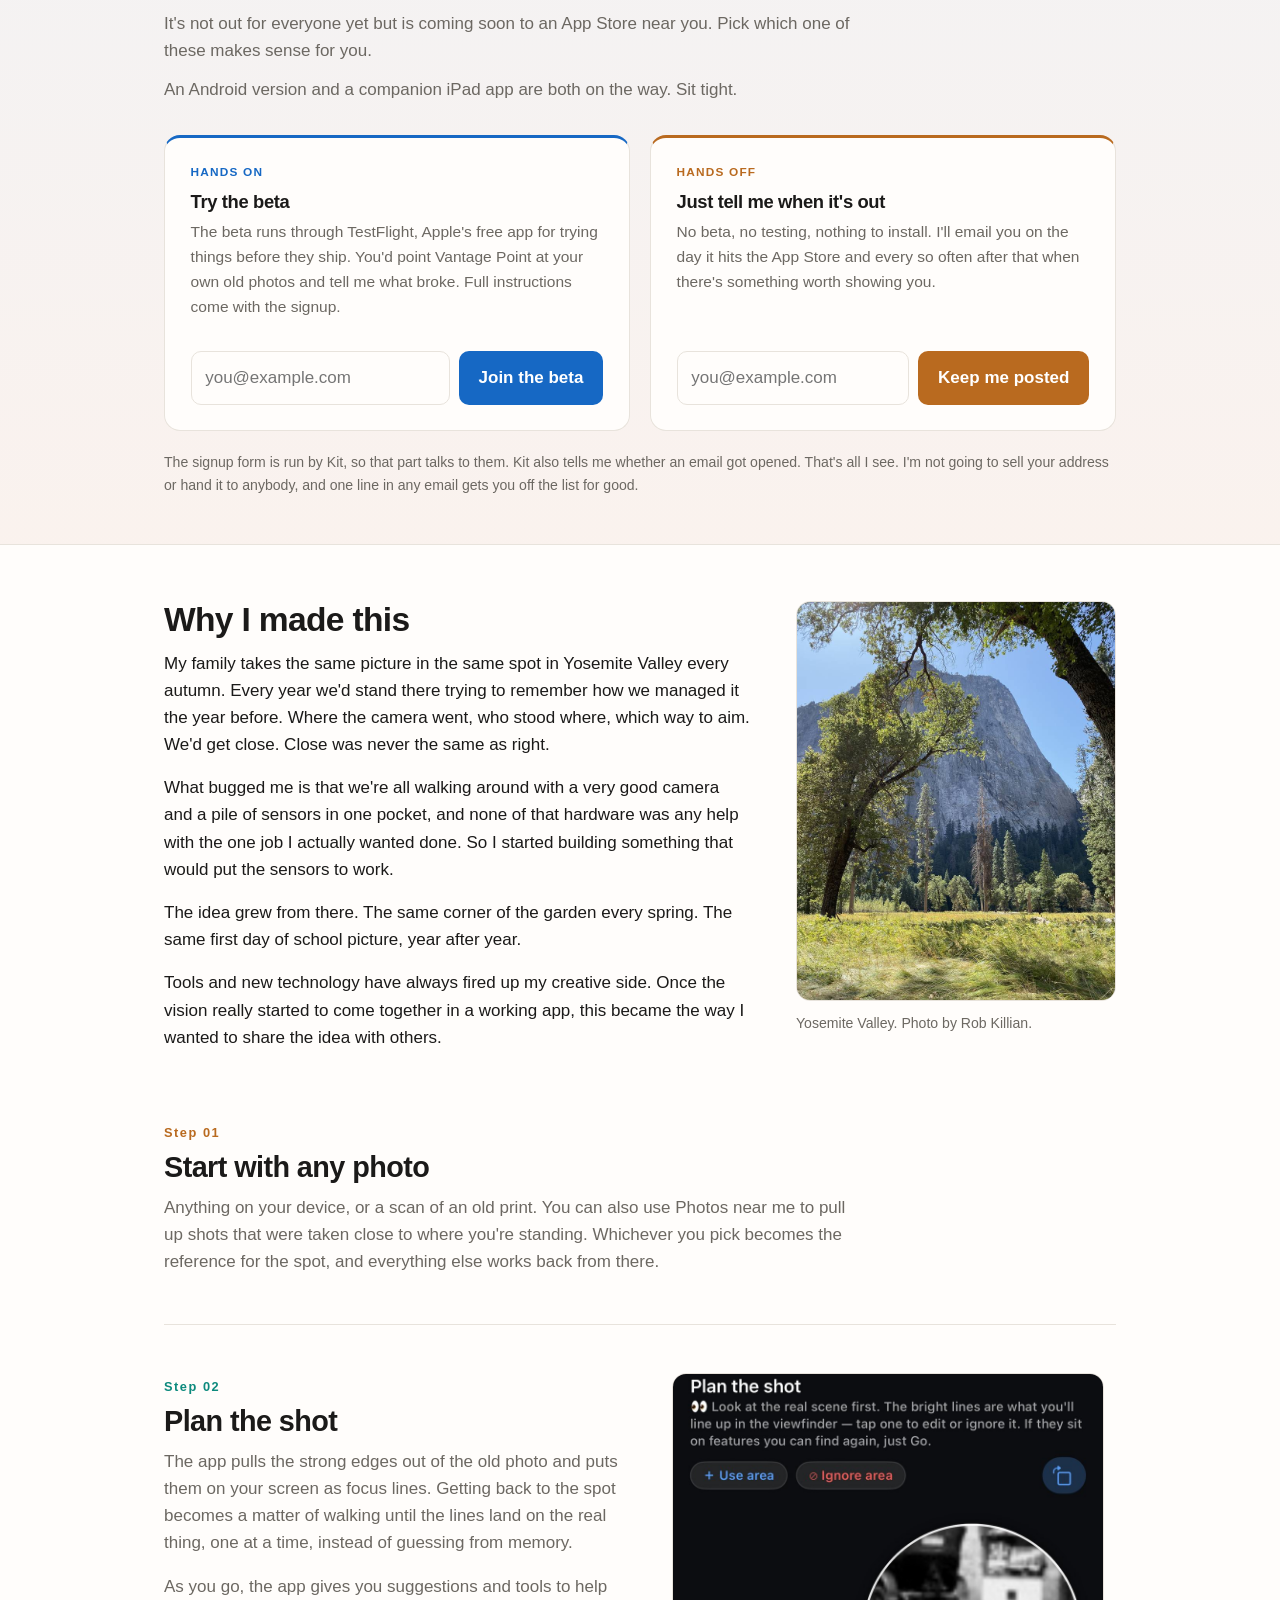
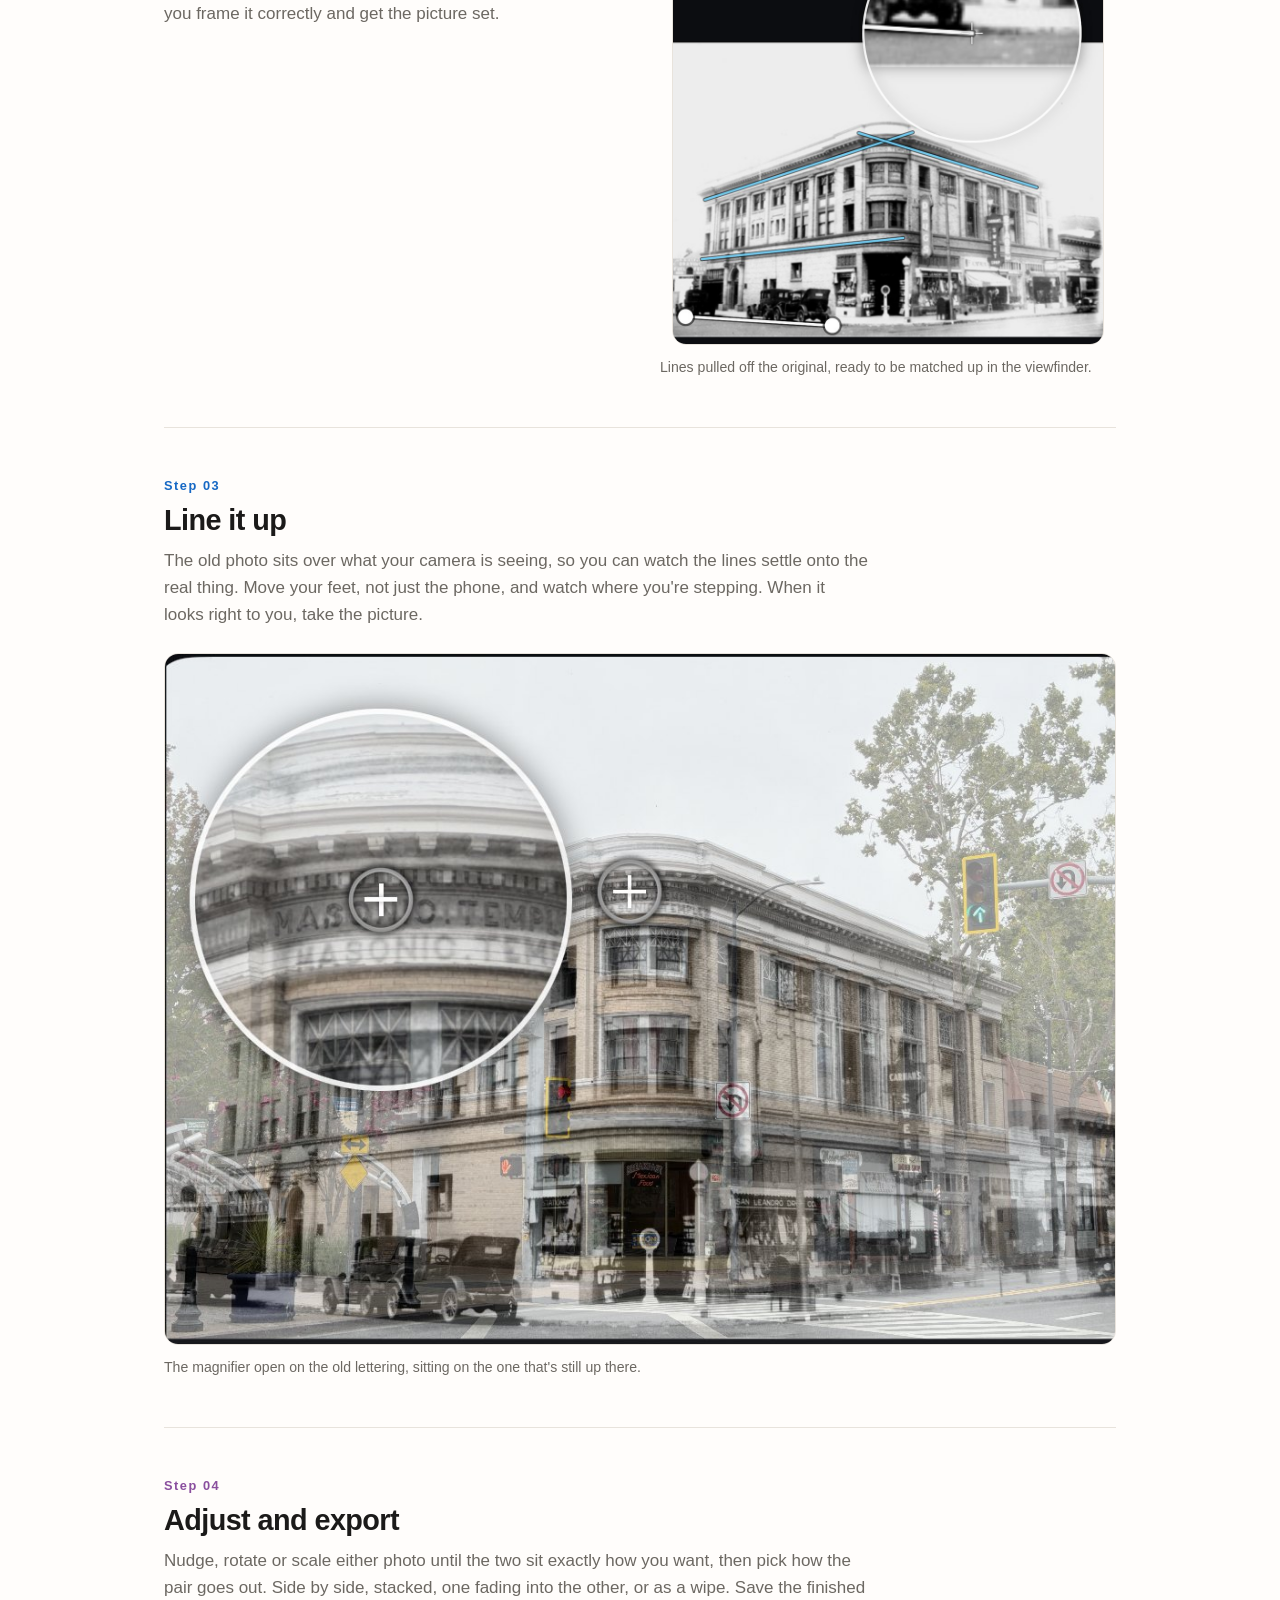
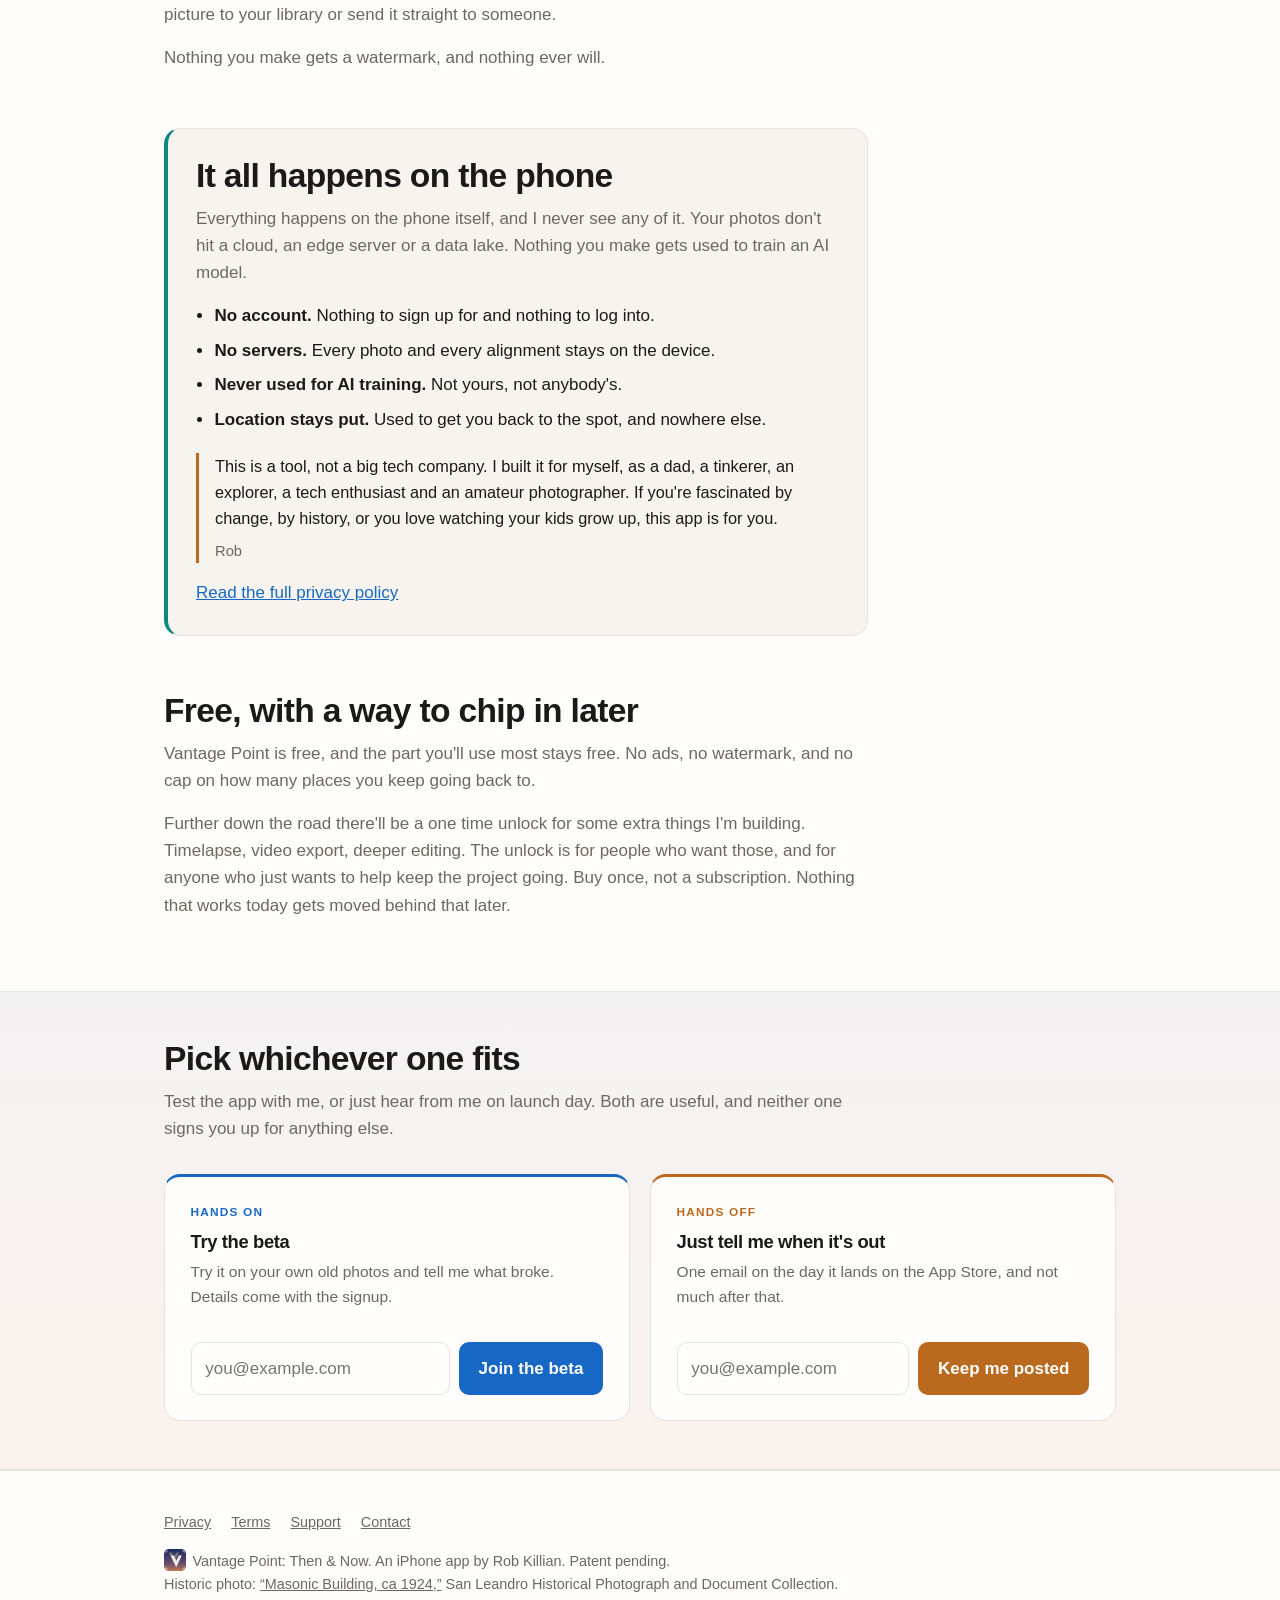
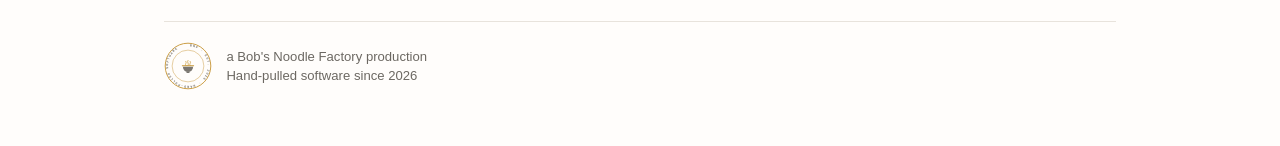
==== commit a912ac85: "Credit: the historic photo is from the San Leandro Historical Photograph and Document Collection (th" ====
--- a/index.html
+++ b/index.html
@@ -305,7 +305,7 @@
       </div>
       <div class="dots" id="dots" role="tablist" aria-label="Pictures"></div>
     </div>
-    <p class="caption">The same corner, about a hundred years apart. Historic photo: <a href="https://sanle.ent.sirsi.net/client/en_US/search/asset/5385/0">“Masonic Building, ca 1924,”</a> San Leandro Public Library History Collection.</p>
+    <p class="caption">The same corner, about a hundred years apart. Historic photo: <a href="https://sanle.ent.sirsi.net/client/en_US/search/asset/5385/0">“Masonic Building, ca 1924,”</a> San Leandro Historical Photograph and Document Collection.</p>
   </div>
 </header>
 
@@ -620,7 +620,7 @@
     <p class="brandline" style="margin:0">
       <img src="img/app-icon-256.png" width="22" height="22" alt="">Vantage Point: Then &amp; Now. An iPhone app by Rob Killian. Patent pending.
     </p>
-      <p>Historic photo: <a href="https://sanle.ent.sirsi.net/client/en_US/search/asset/5385/0">“Masonic Building, ca 1924,”</a> San Leandro Public Library History Collection.</p>
+      <p>Historic photo: <a href="https://sanle.ent.sirsi.net/client/en_US/search/asset/5385/0">“Masonic Building, ca 1924,”</a> San Leandro Historical Photograph and Document Collection.</p>
     <div class="colophon">
       <svg class="bnf-seal" viewBox="0 0 160 160" role="img" aria-label="Bob's Noodle Factory seal">
         <defs><path id="sealcirc" d="M80 14 a66 66 0 1 1 -0.1 0" fill="none"/></defs>
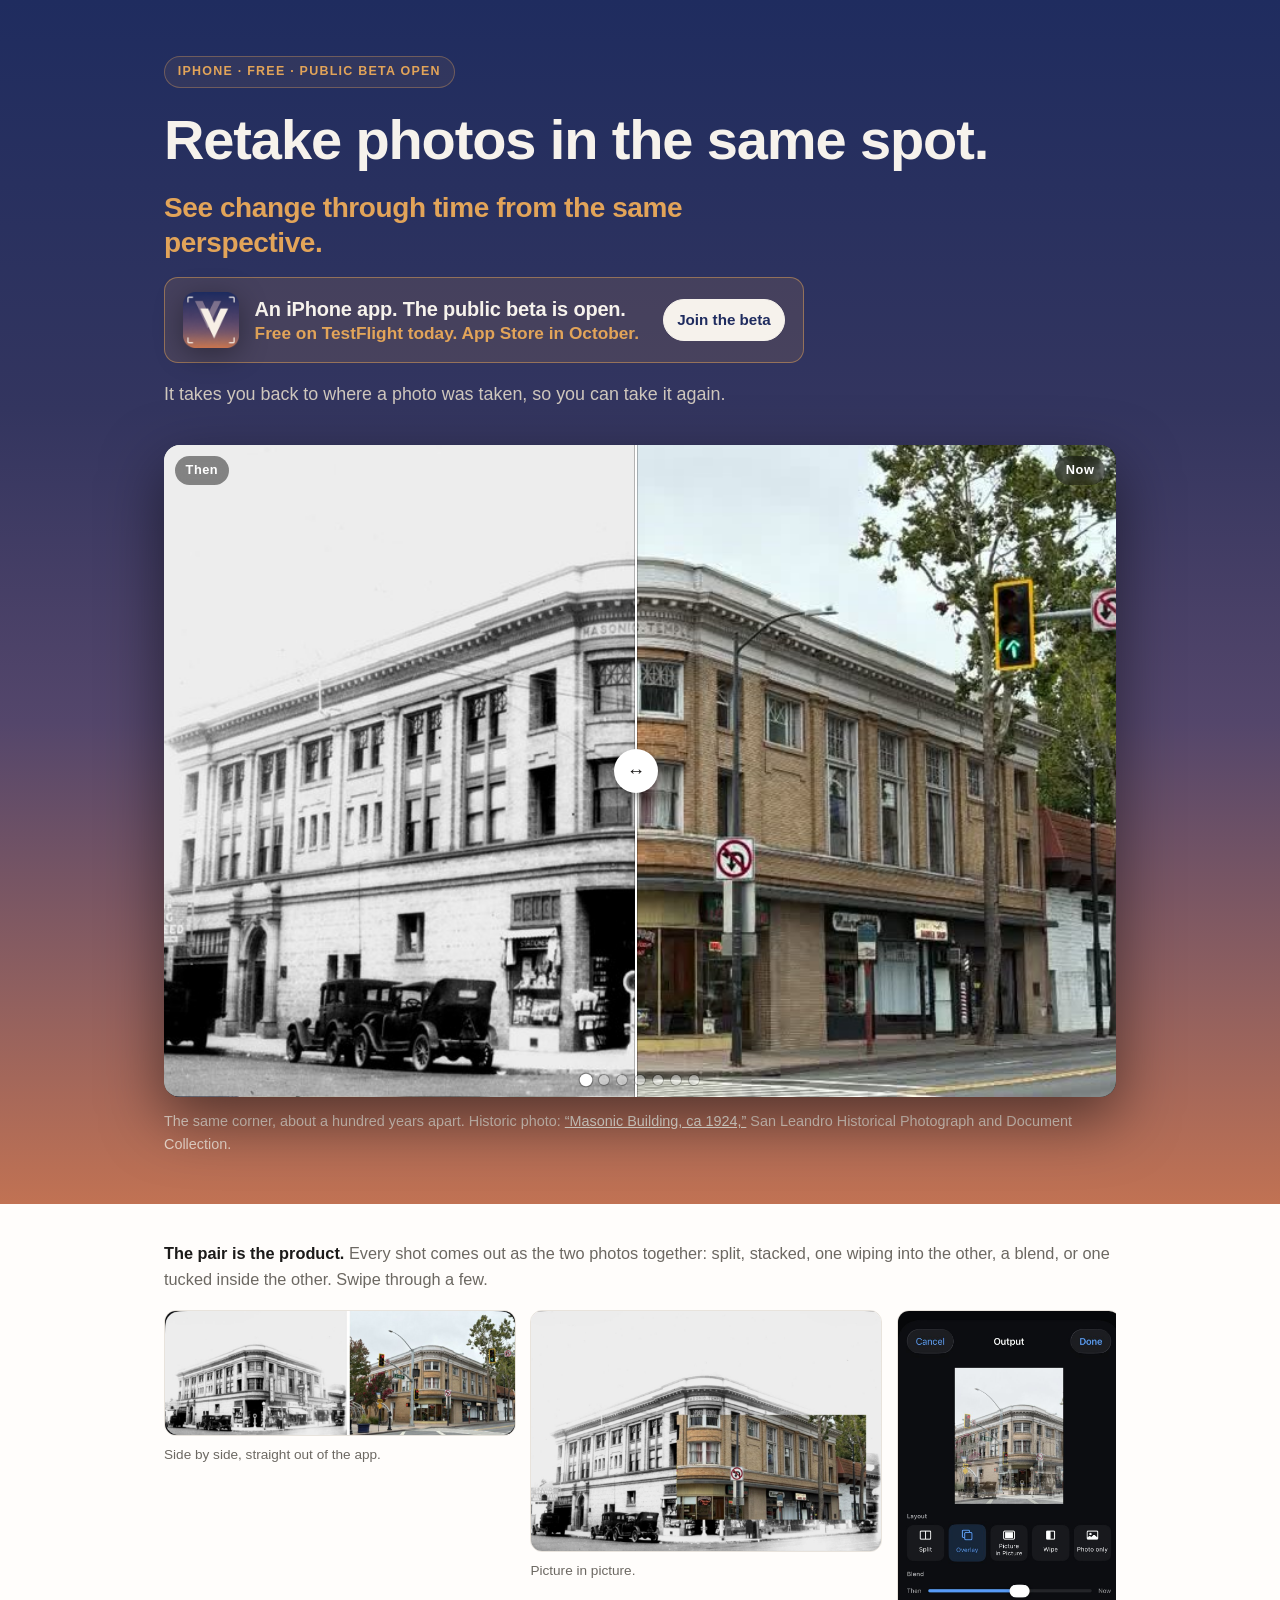
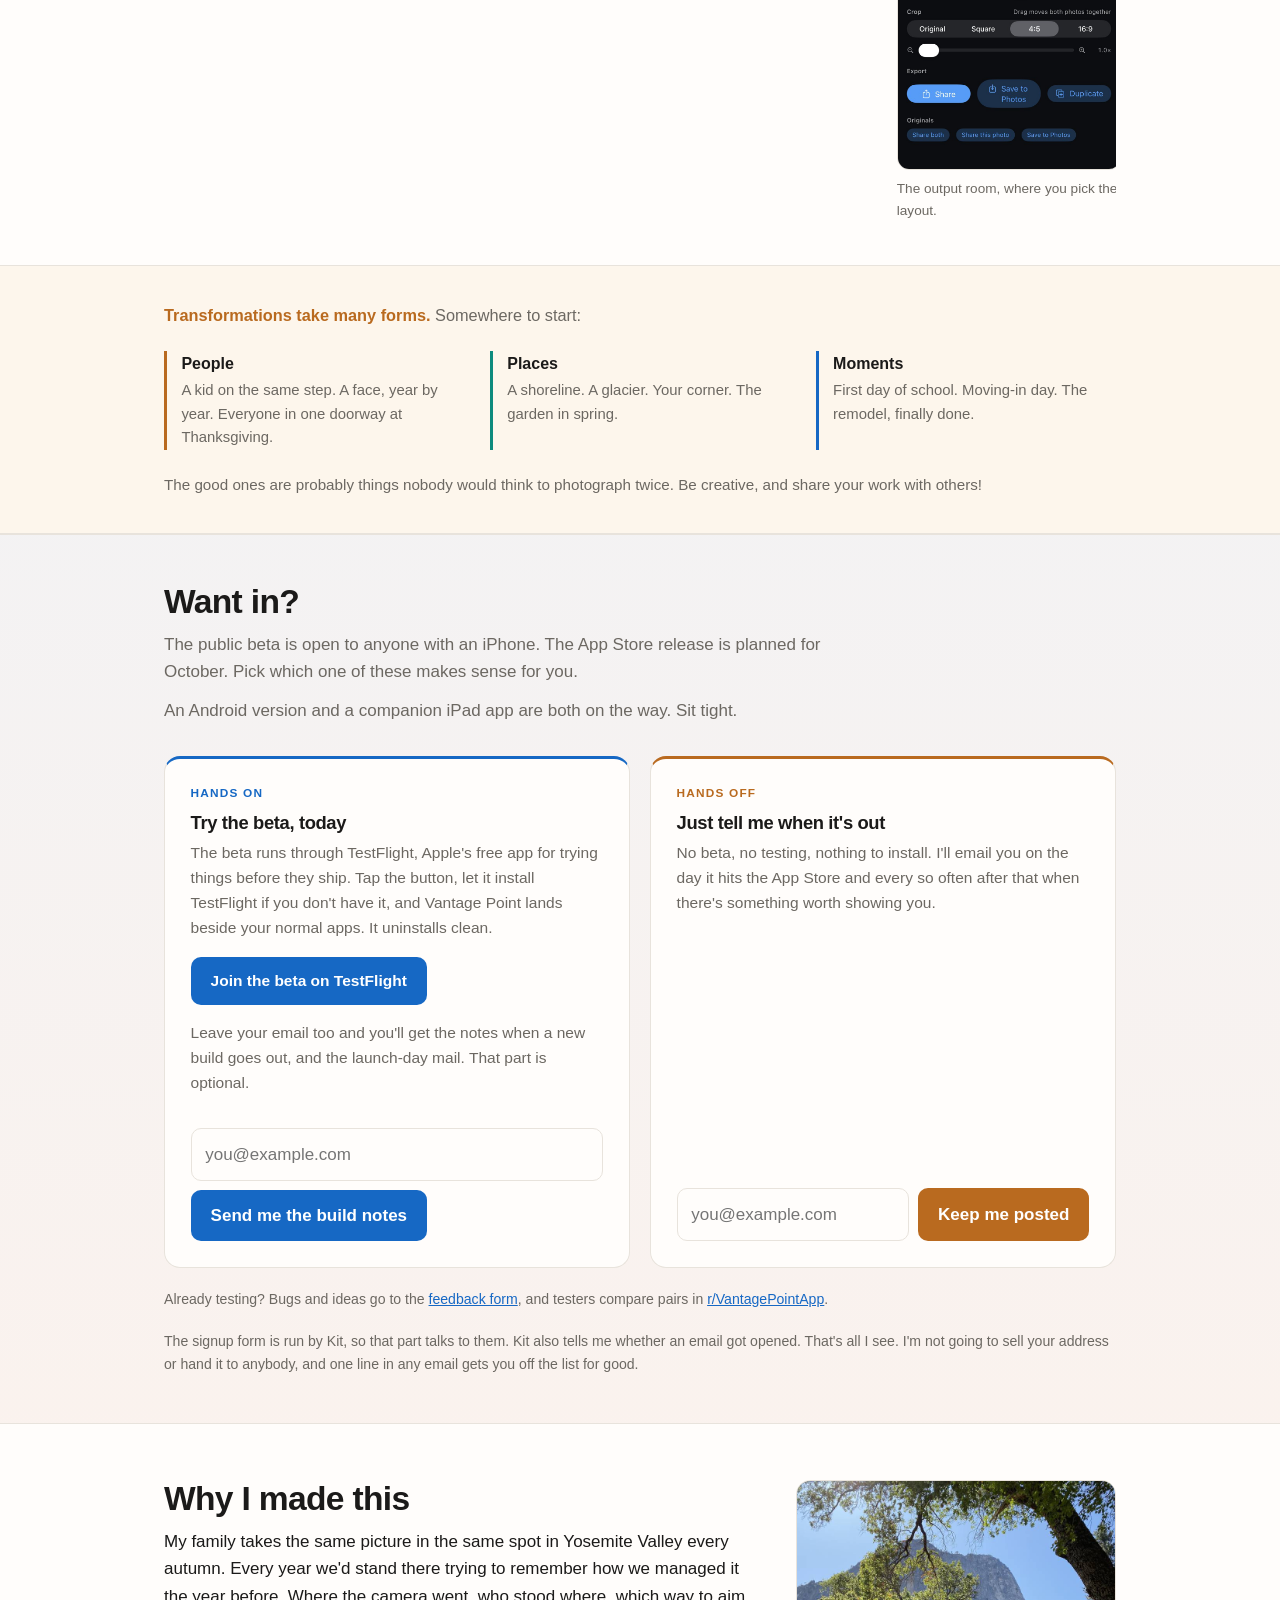
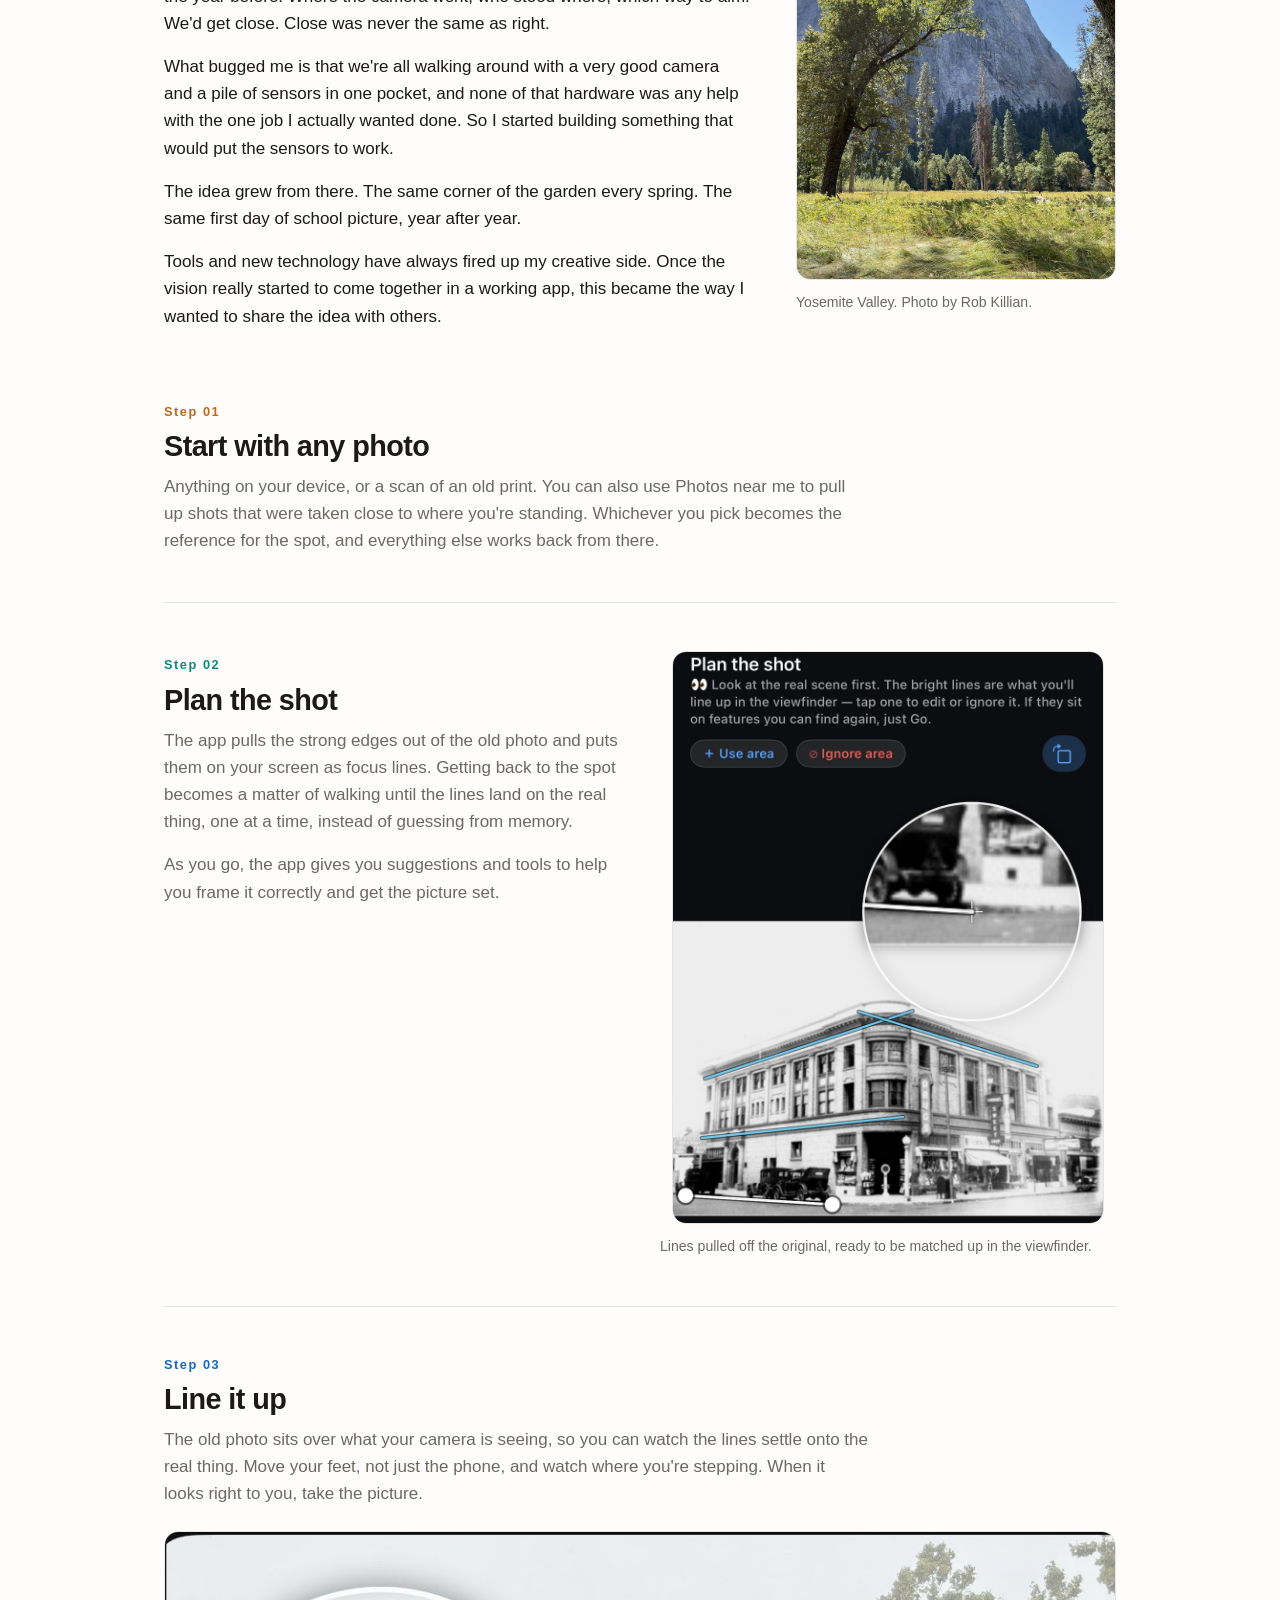
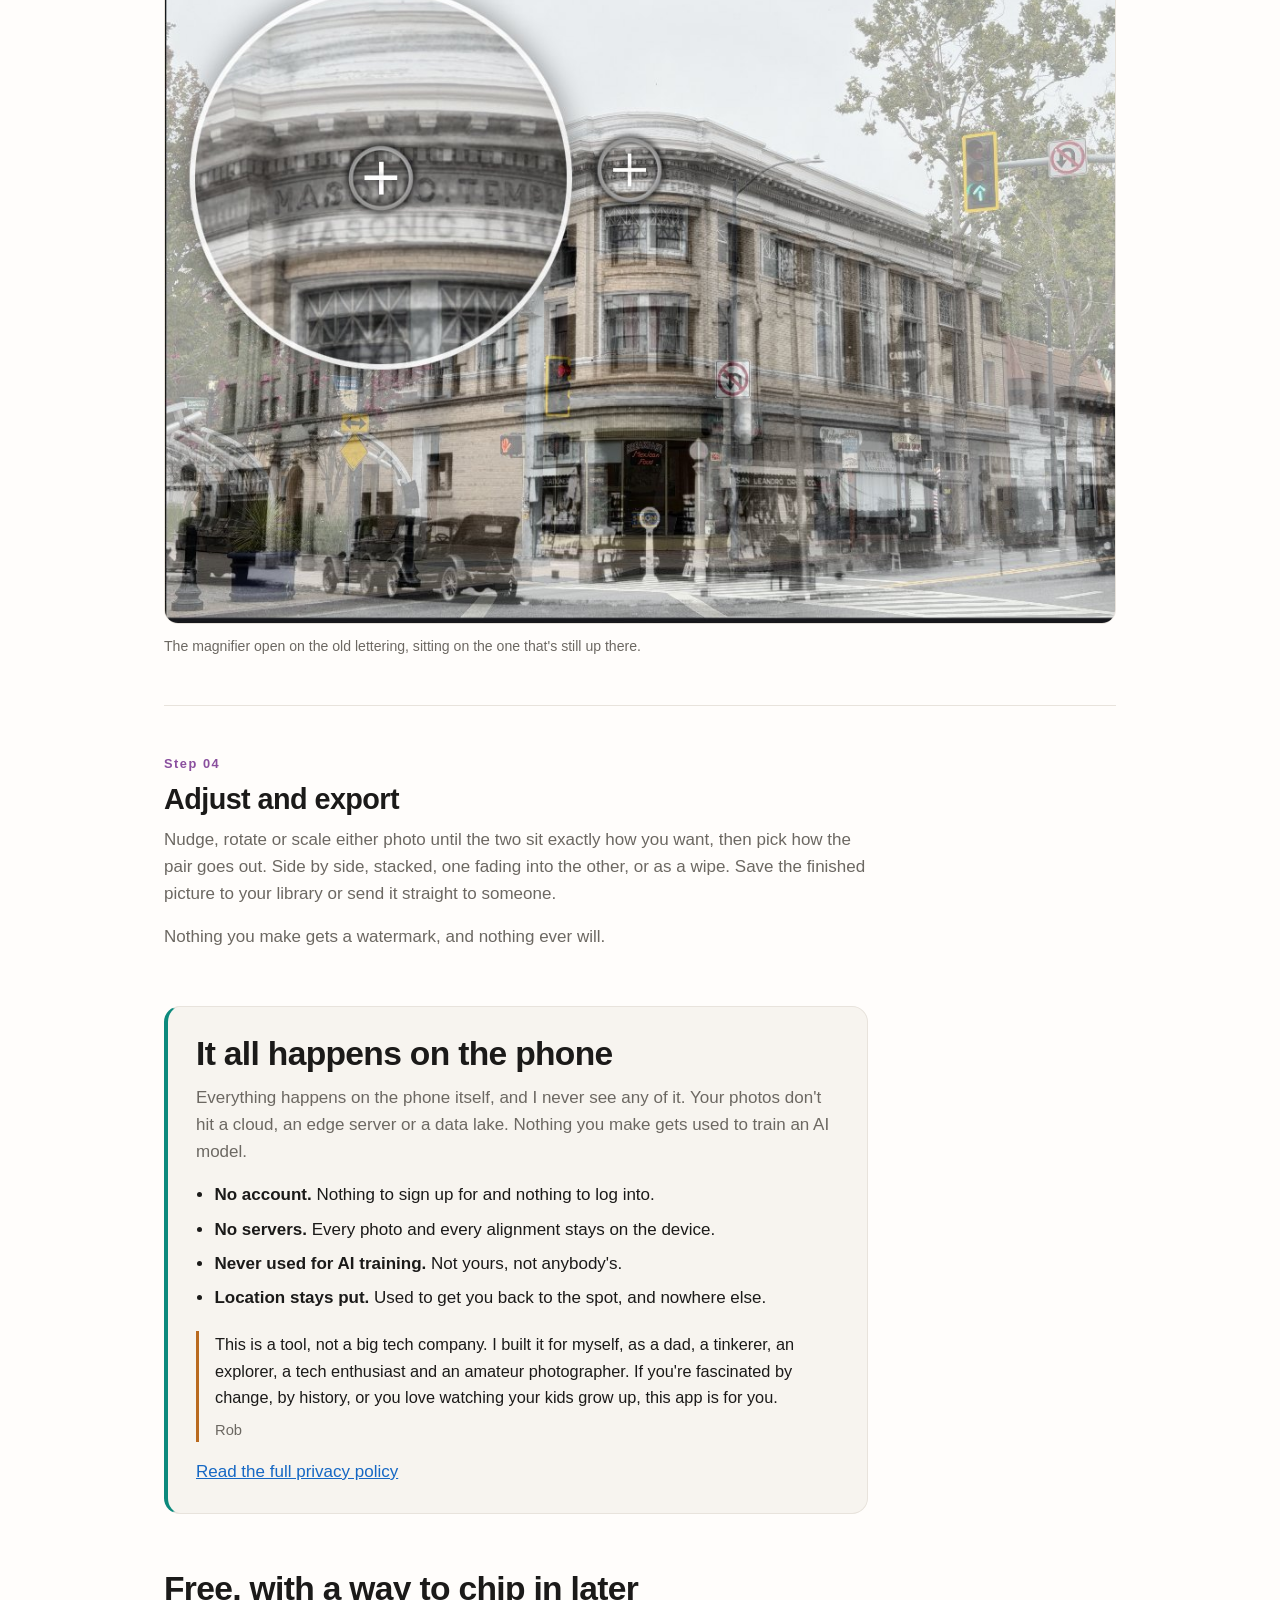
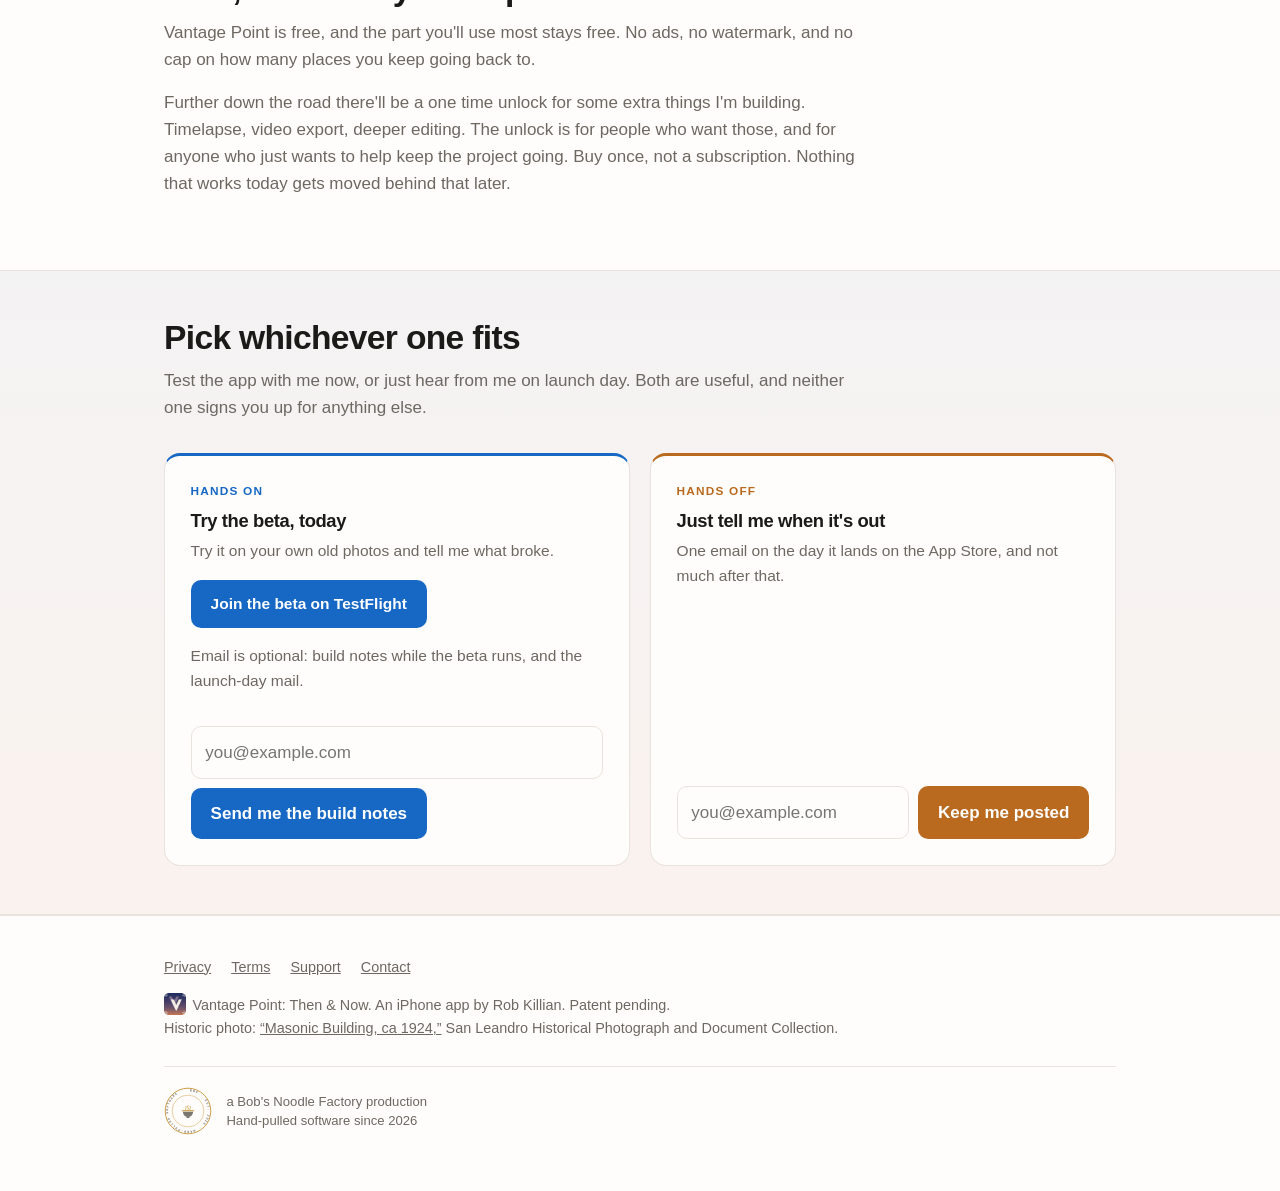
==== commit 76c04f35: "Beta open: the hero says the public beta is open and its button is the TestFlight link; a swipeable " ====
--- a/index.html
+++ b/index.html
@@ -98,6 +98,8 @@
   .app-strip a { margin-left: auto; flex: none; color: #f6f2ec; font-weight: 600; font-size: .95rem; white-space: nowrap;
     padding: .5rem .85rem; border-radius: 999px; border: 1px solid rgba(246,242,236,.35); text-decoration: none; }
   .app-strip a:hover { background: rgba(246,242,236,.12); }
+  .app-strip a.tf { background: #f6f2ec; color: #1f2c5f; border-color: #f6f2ec; }
+  .app-strip a.tf:hover { background: #fff; }
   @media (max-width: 540px) { .app-strip { flex-wrap: wrap; } .app-strip a { margin-left: 0; } }
   .eyebrow {
     display: inline-block; font-size: .78rem; letter-spacing: .1em;
@@ -167,6 +169,17 @@
   .caption { font-size: .9rem; color: rgba(248,240,230,.82); margin: .85rem 0 0; }
   .hero .caption a { color: var(--cream); }
 
+  /* ---------- the pairs strip ---------- */
+  .pairs { background: var(--bg); border-bottom: 1px solid var(--line); padding: 2.25rem 0 2rem; }
+  .pairs .pairs-lead { margin: 0 0 1.1rem; color: var(--muted); font-size: 1.02rem; }
+  .pairs .pairs-lead em { font-style: normal; font-weight: 650; color: var(--fg); }
+  .pairs-row { display: flex; gap: .9rem; overflow-x: auto; scroll-snap-type: x mandatory; padding: 0 0 .75rem; margin: 0 -1.25rem; padding-inline: 1.25rem; -webkit-overflow-scrolling: touch; scrollbar-width: thin; }
+  .pairs-row figure { flex: 0 0 auto; scroll-snap-align: start; margin: 0; width: min(78vw, 22rem); }
+  .pairs-row figure.tall { width: min(60vw, 14rem); }
+  .pairs-row img { display: block; width: 100%; height: auto; border-radius: 12px; border: 1px solid var(--line); background: var(--card); }
+  .pairs-row figcaption { font-size: .85rem; color: var(--muted); margin-top: .5rem; }
+  @media (min-width: 52rem) { .pairs-row { margin: 0; padding-inline: 0; } }
+
   /* ---------- use cases ---------- */
   .uses { background: var(--card-2); border-bottom: 1px solid var(--line); padding: 2.25rem 0; }
   .uses-grid { display: grid; gap: 1.1rem 1.6rem; grid-template-columns: repeat(auto-fit, minmax(13.5rem, 1fr)); }
@@ -273,13 +286,13 @@
 
 <header class="hero">
   <div class="wrap">
-    <span class="eyebrow">iPhone · Free · Coming soon</span>
+    <span class="eyebrow">iPhone · Free · Public beta open</span>
     <h1>Retake photos in&nbsp;the same spot.</h1>
     <p class="byline">See change through time from the same perspective.</p>
     <div class="app-strip">
       <img class="app-icon" src="img/app-icon-256.png" width="56" height="56" alt="The Vantage Point app icon: a cream V over a mauve ghost V on a twilight gradient.">
-      <p><strong>An iPhone app. Coming soon to the App Store.</strong><span>Free at launch. Sign up to hear the day it lands.</span></p>
-      <a href="#signup">Get on the list</a>
+      <p><strong>An iPhone app. The public beta is open.</strong><span>Free on TestFlight today. App Store in October.</span></p>
+      <a class="tf" href="https://testflight.apple.com/join/Cv6UWqcD" rel="noopener">Join the beta</a>
     </div>
     <p class="lede prose">
       It takes you back to where a photo was taken, so you can take it again.
@@ -309,6 +322,19 @@
   </div>
 </header>
 
+<div class="pairs">
+  <div class="wrap">
+    <p class="pairs-lead"><em>The pair is the product.</em> Every shot comes out as the two photos together: split, stacked, one wiping into the other, a blend, or one tucked inside the other. Swipe through a few.</p>
+    <div class="pairs-row" aria-label="Example pairs made in the app">
+      <figure><img src="img/slide-split.jpg" alt="A then-and-now pair exported side by side: the 1924 corner building on the left, the same corner today on the right." loading="lazy"><figcaption>Side by side, straight out of the app.</figcaption></figure>
+      <figure><img src="img/slide-pip.jpg" alt="A then-and-now pair exported with the old photo tucked into a corner of the new one." loading="lazy"><figcaption>Picture in picture.</figcaption></figure>
+      <figure class="tall"><img src="img/ui-output.jpg" alt="The output screen: the pair in a wipe layout with the crop and layout options underneath." loading="lazy"><figcaption>The output room, where you pick the layout.</figcaption></figure>
+      <figure><img src="img/step-adjust.jpg" alt="The historic photo blended over today's view of the same building." loading="lazy"><figcaption>The blend, mid-alignment.</figcaption></figure>
+      <figure class="tall"><img src="img/ui-adjust.jpg" alt="The adjust screen: nudge, rotate and scale controls under the pair." loading="lazy"><figcaption>Adjust, before it goes out.</figcaption></figure>
+    </div>
+  </div>
+</div>
+
 <div class="uses">
   <div class="wrap">
     <p class="uses-lead"><em>Transformations take many forms.</em> Somewhere to start:</p>
@@ -334,7 +360,7 @@
   <div class="wrap">
     <h2>Want in?</h2>
     <p class="prose" style="color:var(--muted);margin-bottom:0">
-      It's not out for everyone yet but is coming soon to an App Store near you. Pick which one of these makes sense for you.
+      The public beta is open to anyone with an iPhone. The App Store release is planned for October. Pick which one of these makes sense for you.
     </p>
     <p class="prose" style="color:var(--muted);margin:.7rem 0 0">
       An Android version and a companion iPad app are both on the way. Sit tight.
@@ -344,14 +370,19 @@
 
       <div class="choice" id="beta" style="--c:var(--now)">
         <span class="tag">Hands on</span>
-        <h3>Try the beta</h3>
-        <p>
-          The beta runs through TestFlight, Apple's free app for trying things before they ship. You'd
-          point Vantage Point at your own old photos and tell me what broke. Full instructions come with
-          the signup.
+        <h3>Try the beta, today</h3>
+        <p>
+          The beta runs through TestFlight, Apple's free app for trying things before they ship. Tap the
+          button, let it install TestFlight if you don't have it, and Vantage Point lands beside your
+          normal apps. It uninstalls clean.
+        </p>
+        <p style="margin:0 0 1rem"><a class="btn" style="--c:var(--now)" href="https://testflight.apple.com/join/Cv6UWqcD" rel="noopener">Join the beta on TestFlight</a></p>
+        <p>
+          Leave your email too and you'll get the notes when a new build goes out, and the launch-day
+          mail. That part is optional.
         </p>
         <div class="form-slot">
-          <!-- Kit form: Beta waitlist (id 9840102). Our own markup posting to Kit's endpoint;
+          <!-- Kit form: Beta list (id 9840102). Our own markup posting to Kit's endpoint;
                ck.5.js (loaded at the foot of the page) attaches via data-sv-form/data-uid so the
                submit carries Kit's anti-bot token. Kit holds the redirect to /thanks-beta.html
                in the form settings. -->
@@ -364,7 +395,7 @@
               <input class="formkit-input" type="email" name="email_address" placeholder="you@example.com"
                      aria-label="Your email address, to join the beta" required>
               <button class="btn formkit-submit" data-element="submit" type="submit" style="--c:var(--now)">
-                <span>Join the beta</span>
+                <span>Send me the build notes</span>
               </button>
             </div>
           </form>
@@ -398,6 +429,10 @@
 
     </div>
 
+    <p class="fineprint" style="margin-top:1.25rem">
+      Already testing? Bugs and ideas go to the <a href="/feedback">feedback form</a>, and testers
+      compare pairs in <a href="/community">r/VantagePointApp</a>.
+    </p>
     <p class="fineprint">
       The signup form is run by Kit, so that part talks to them. Kit also tells me whether an email
       got opened. That's all I see. I'm not going to sell your address
@@ -555,7 +590,7 @@
   <div class="wrap">
     <h2>Pick whichever one fits</h2>
     <p class="prose" style="color:var(--muted);margin-bottom:0">
-      Test the app with me, or just hear from me on launch day. Both are useful, and neither one
+      Test the app with me now, or just hear from me on launch day. Both are useful, and neither one
       signs you up for anything else.
     </p>
 
@@ -563,10 +598,12 @@
 
       <div class="choice" style="--c:var(--now)">
         <span class="tag">Hands on</span>
-        <h3>Try the beta</h3>
-        <p>Try it on your own old photos and tell me what broke. Details come with the signup.</p>
+        <h3>Try the beta, today</h3>
+        <p>Try it on your own old photos and tell me what broke.</p>
+        <p style="margin:0 0 1rem"><a class="btn" style="--c:var(--now)" href="https://testflight.apple.com/join/Cv6UWqcD" rel="noopener">Join the beta on TestFlight</a></p>
+        <p>Email is optional: build notes while the beta runs, and the launch-day mail.</p>
         <div class="form-slot">
-          <!-- Kit form: Beta waitlist (id 9840102), second placement. -->
+          <!-- Kit form: Beta list (id 9840102), second placement. -->
           <form class="signup-form seva-form formkit-form"
                 action="https://app.kit.com/forms/9840102/subscriptions" method="post"
                 data-sv-form="9840102" data-uid="c36081a78c" data-format="inline" data-version="5"
@@ -576,7 +613,7 @@
               <input class="formkit-input" type="email" name="email_address" placeholder="you@example.com"
                      aria-label="Your email address, to join the beta" required>
               <button class="btn formkit-submit" data-element="submit" type="submit" style="--c:var(--now)">
-                <span>Join the beta</span>
+                <span>Send me the build notes</span>
               </button>
             </div>
           </form>
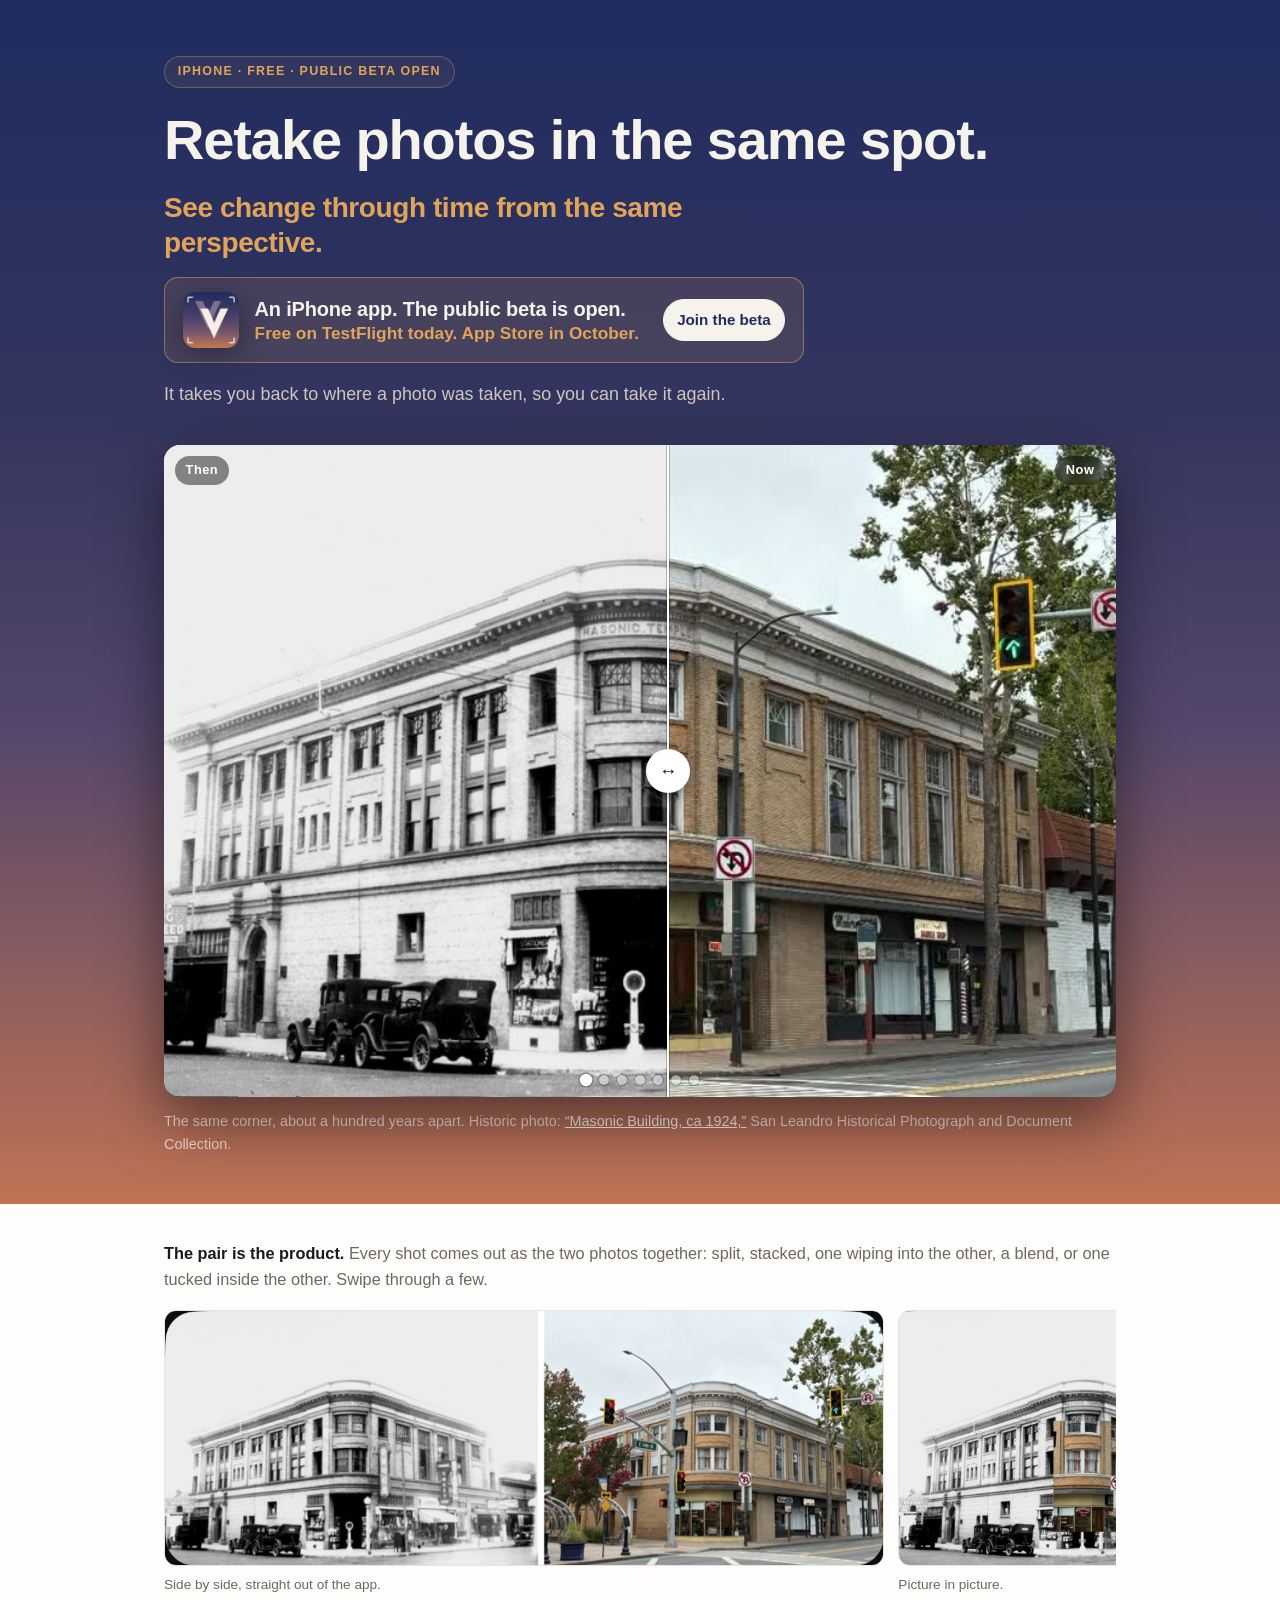
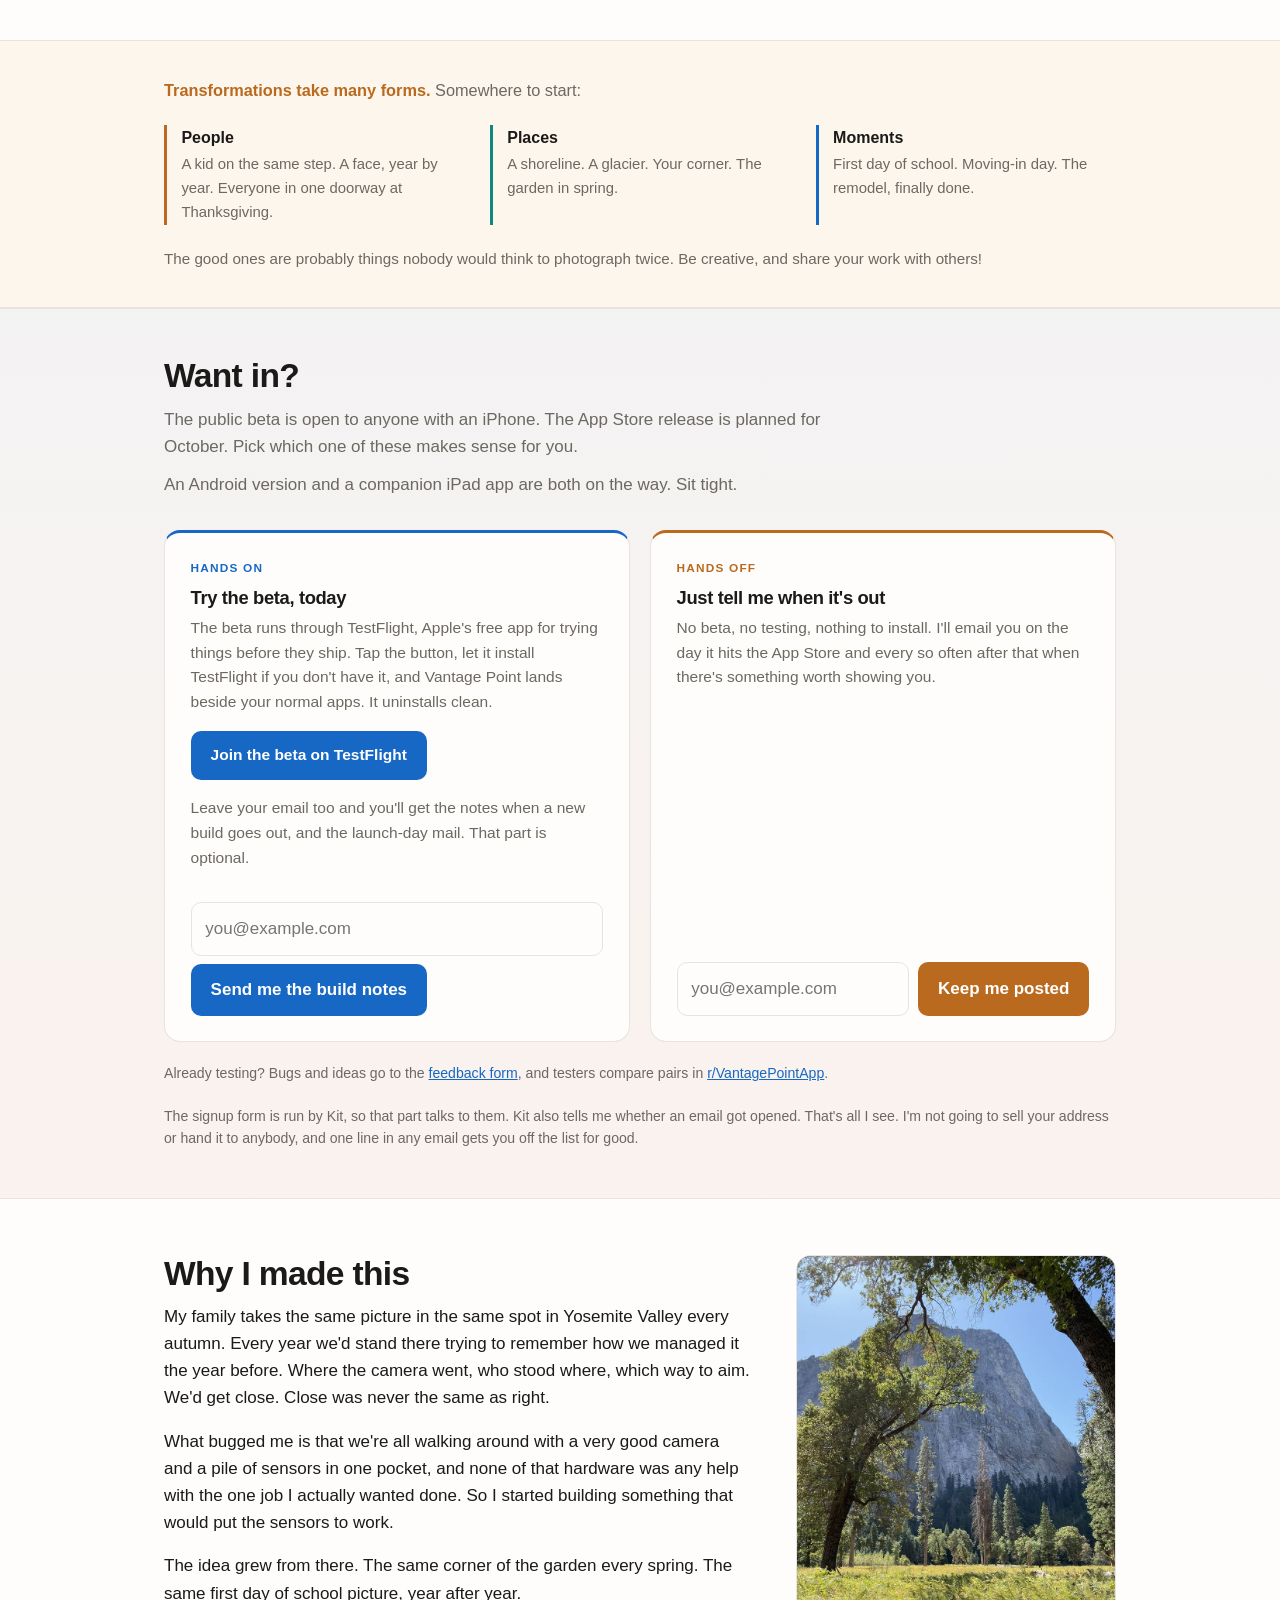
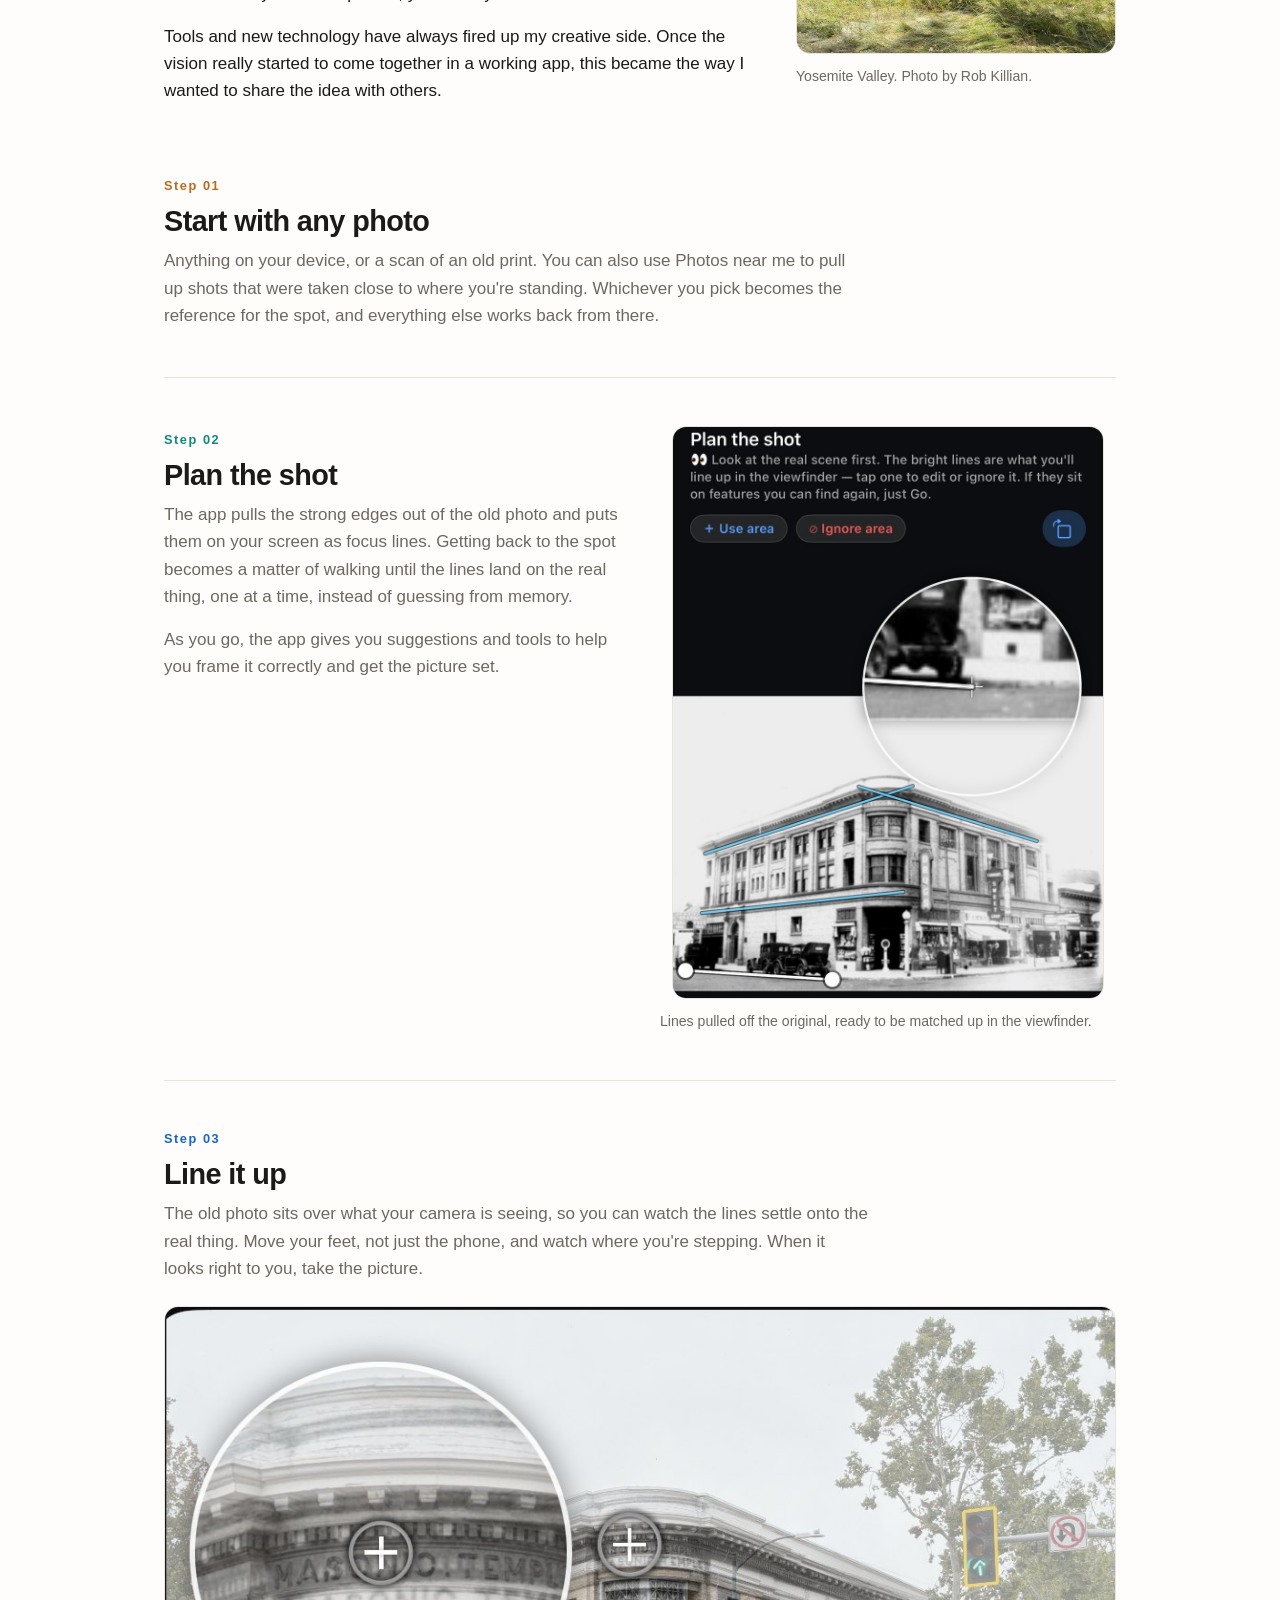
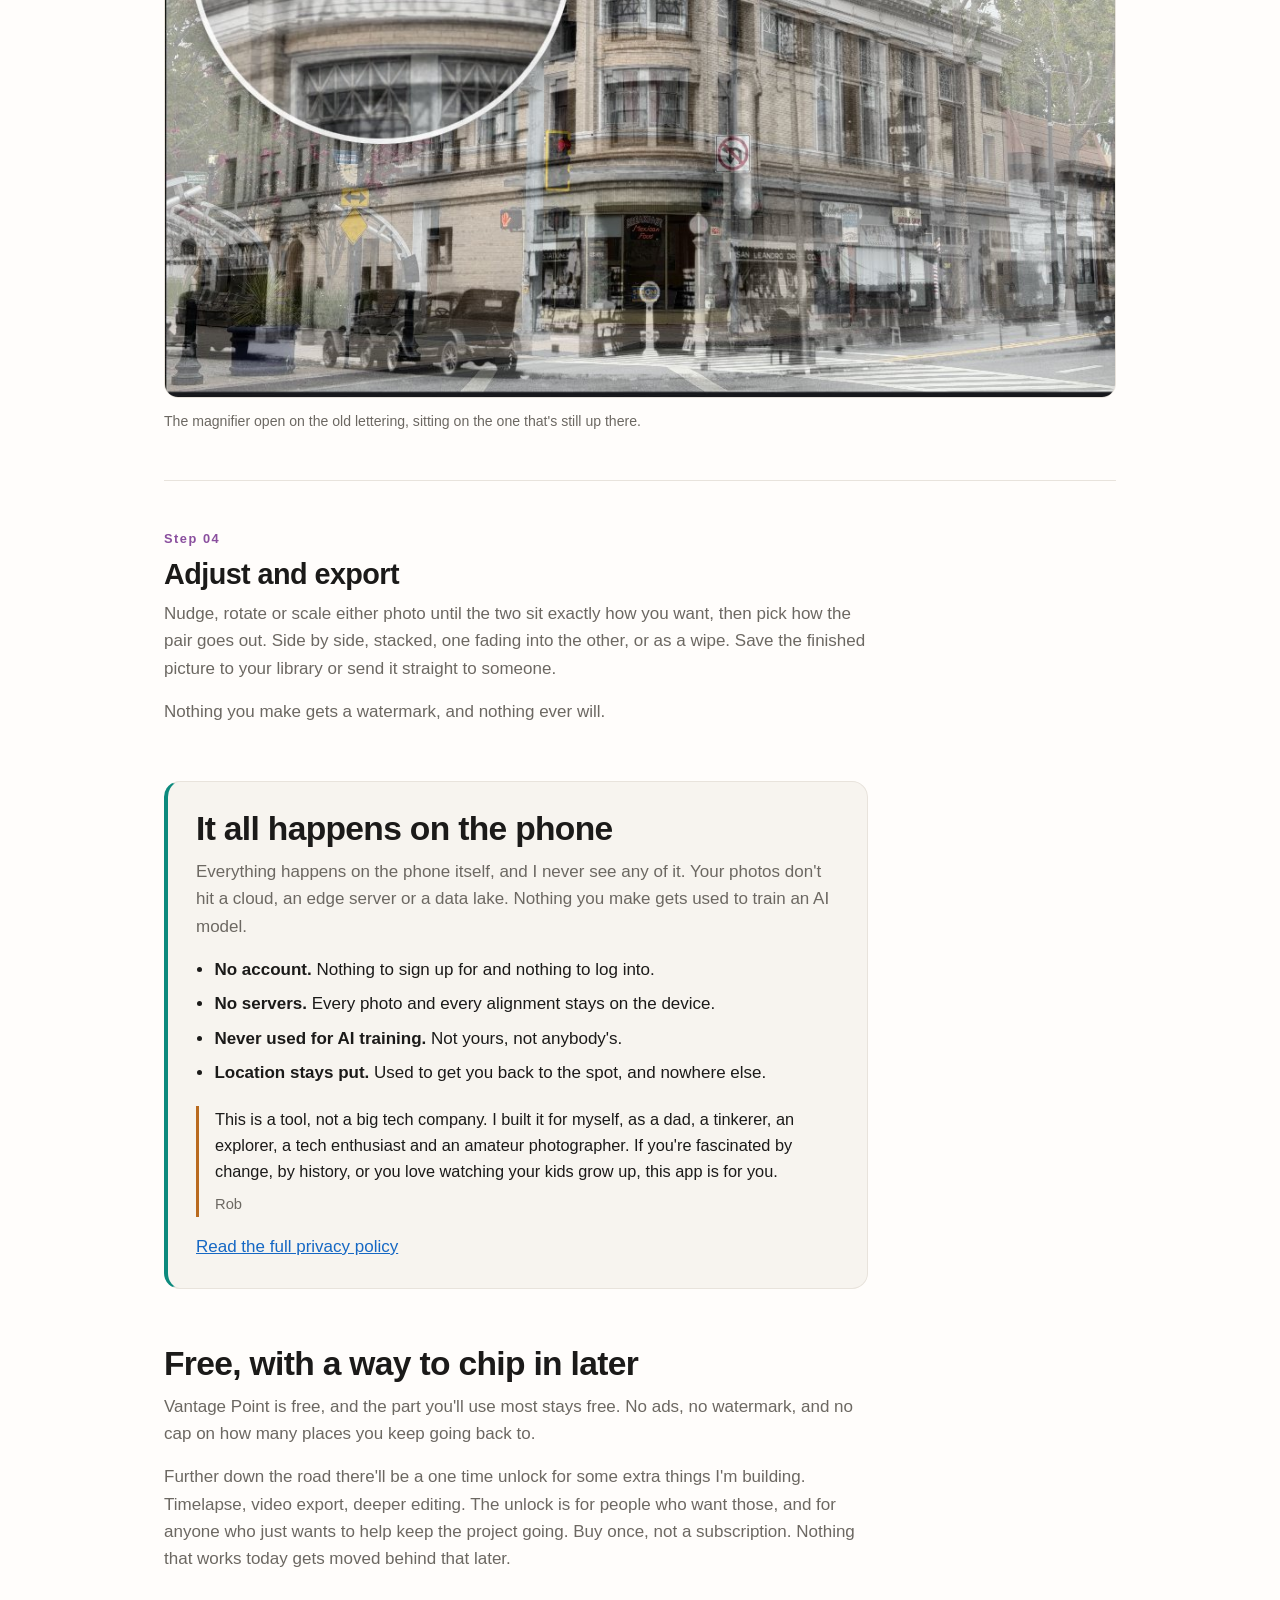
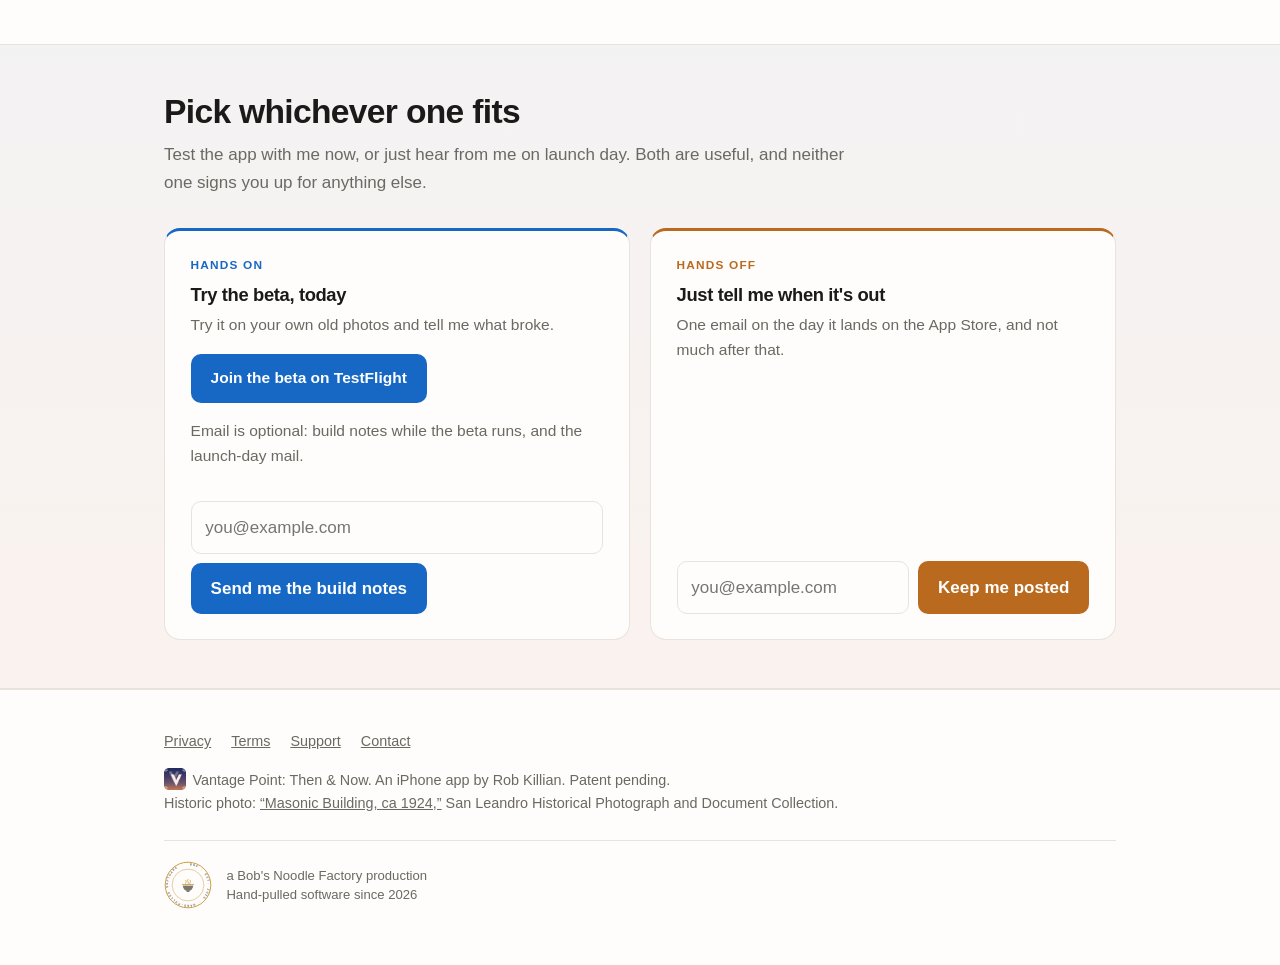
==== commit 40607ced: "Pairs strip: one shared height, landscapes wide and portraits narrow, so the row has no dead space o" ====
--- a/index.html
+++ b/index.html
@@ -174,10 +174,9 @@
   .pairs .pairs-lead { margin: 0 0 1.1rem; color: var(--muted); font-size: 1.02rem; }
   .pairs .pairs-lead em { font-style: normal; font-weight: 650; color: var(--fg); }
   .pairs-row { display: flex; gap: .9rem; overflow-x: auto; scroll-snap-type: x mandatory; padding: 0 0 .75rem; margin: 0 -1.25rem; padding-inline: 1.25rem; -webkit-overflow-scrolling: touch; scrollbar-width: thin; }
-  .pairs-row figure { flex: 0 0 auto; scroll-snap-align: start; margin: 0; width: min(78vw, 22rem); }
-  .pairs-row figure.tall { width: min(60vw, 14rem); }
-  .pairs-row img { display: block; width: 100%; height: auto; border-radius: 12px; border: 1px solid var(--line); background: var(--card); }
-  .pairs-row figcaption { font-size: .85rem; color: var(--muted); margin-top: .5rem; }
+  .pairs-row figure { flex: 0 0 auto; scroll-snap-align: start; margin: 0; max-width: 84vw; }
+  .pairs-row img { display: block; height: clamp(11rem, 42vw, 16rem); width: auto; max-width: 84vw; object-fit: cover; border-radius: 12px; border: 1px solid var(--line); background: var(--card); }
+  .pairs-row figcaption { font-size: .85rem; color: var(--muted); margin-top: .5rem; max-width: 22rem; }
   @media (min-width: 52rem) { .pairs-row { margin: 0; padding-inline: 0; } }
 
   /* ---------- use cases ---------- */
@@ -328,9 +327,9 @@
     <div class="pairs-row" aria-label="Example pairs made in the app">
       <figure><img src="img/slide-split.jpg" alt="A then-and-now pair exported side by side: the 1924 corner building on the left, the same corner today on the right." loading="lazy"><figcaption>Side by side, straight out of the app.</figcaption></figure>
       <figure><img src="img/slide-pip.jpg" alt="A then-and-now pair exported with the old photo tucked into a corner of the new one." loading="lazy"><figcaption>Picture in picture.</figcaption></figure>
-      <figure class="tall"><img src="img/ui-output.jpg" alt="The output screen: the pair in a wipe layout with the crop and layout options underneath." loading="lazy"><figcaption>The output room, where you pick the layout.</figcaption></figure>
+      <figure><img src="img/ui-output.jpg" alt="The output screen: the pair in a wipe layout with the crop and layout options underneath." loading="lazy"><figcaption>The output room, where you pick the layout.</figcaption></figure>
       <figure><img src="img/step-adjust.jpg" alt="The historic photo blended over today's view of the same building." loading="lazy"><figcaption>The blend, mid-alignment.</figcaption></figure>
-      <figure class="tall"><img src="img/ui-adjust.jpg" alt="The adjust screen: nudge, rotate and scale controls under the pair." loading="lazy"><figcaption>Adjust, before it goes out.</figcaption></figure>
+      <figure><img src="img/ui-adjust.jpg" alt="The adjust screen: nudge, rotate and scale controls under the pair." loading="lazy"><figcaption>Adjust, before it goes out.</figcaption></figure>
     </div>
   </div>
 </div>
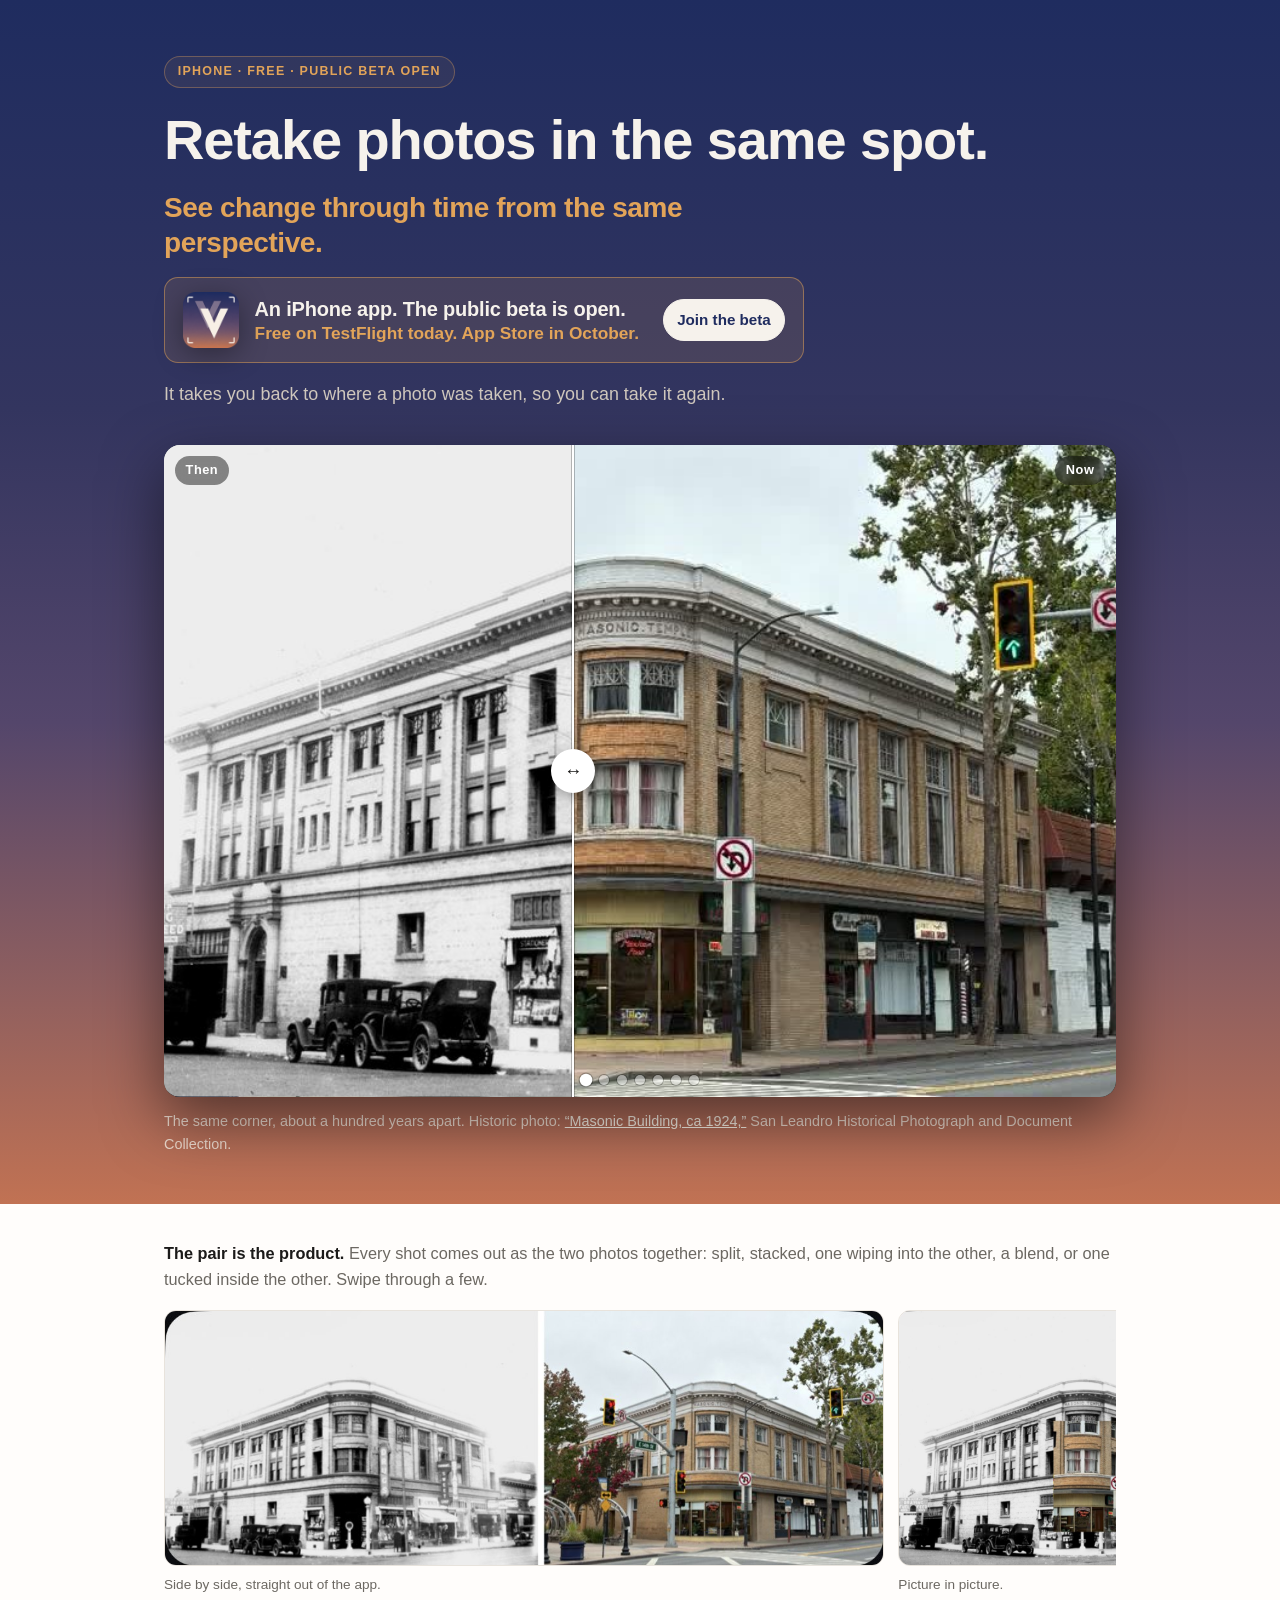
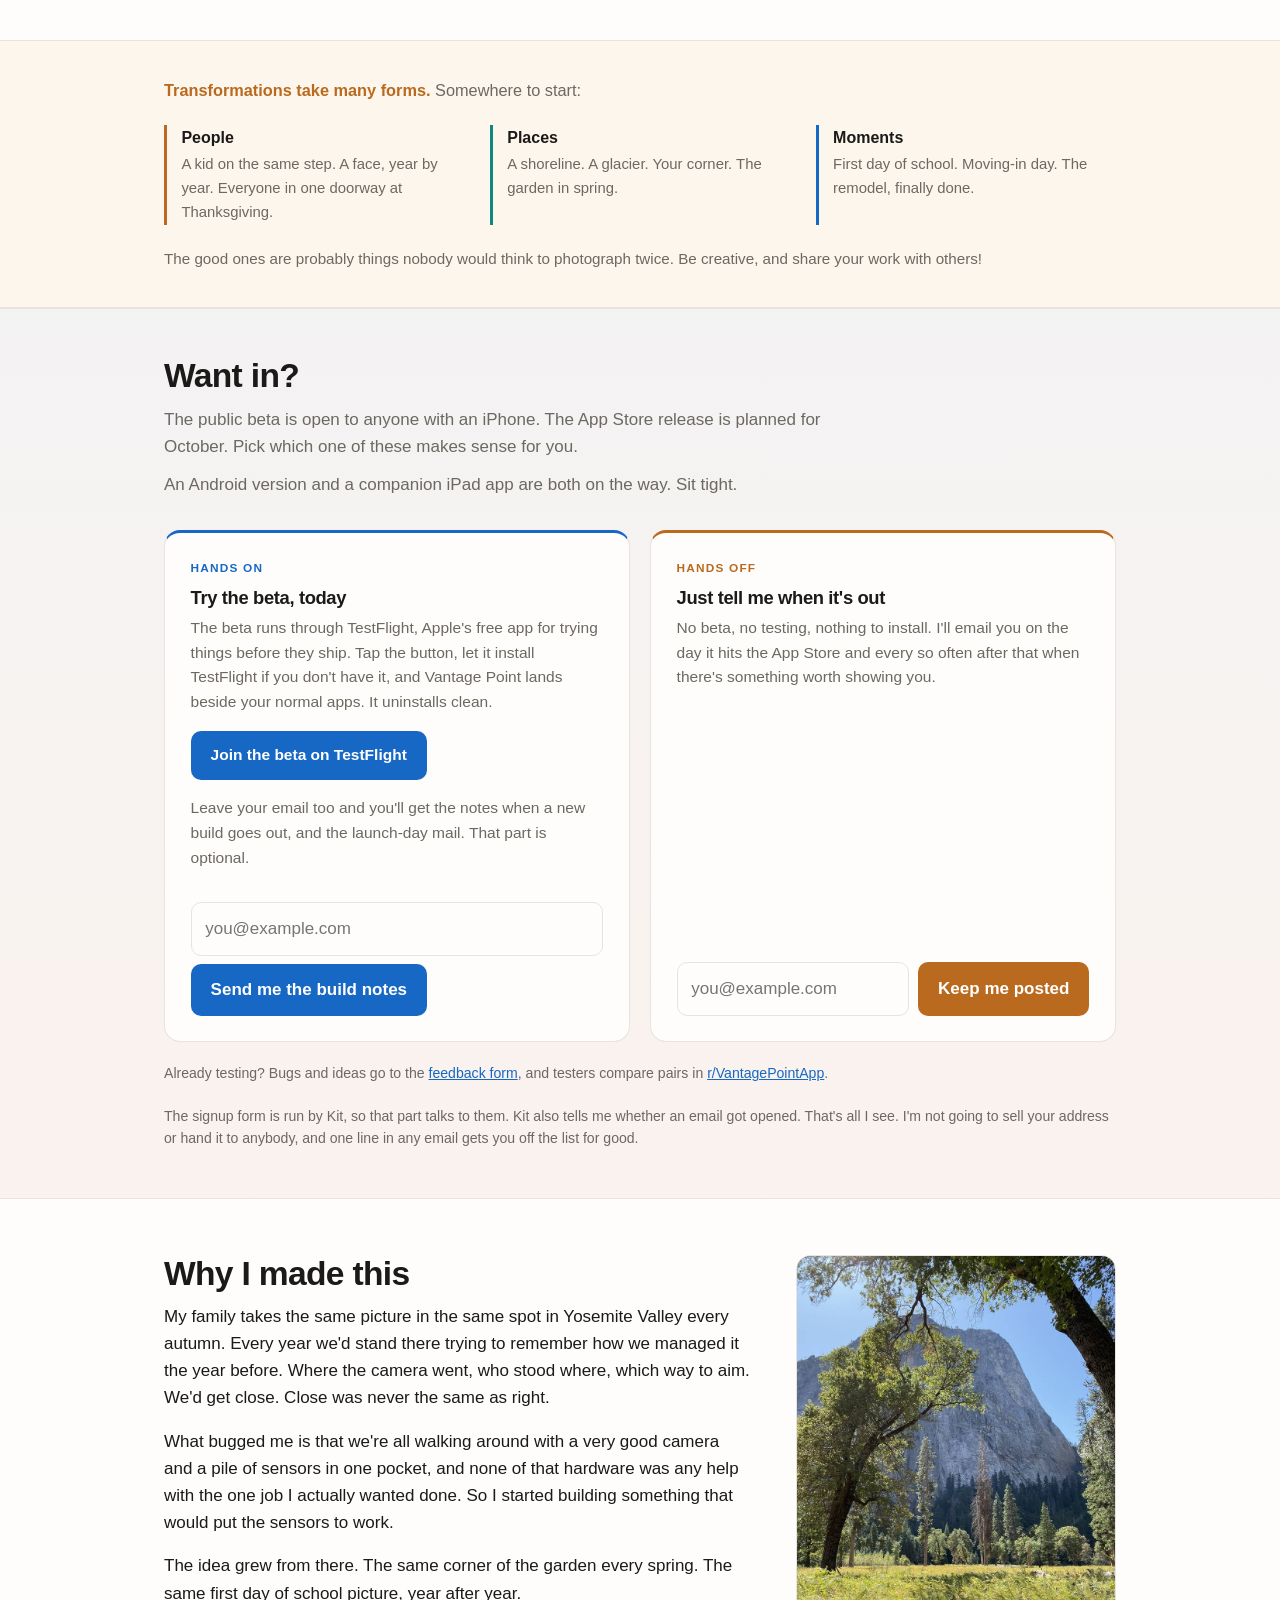
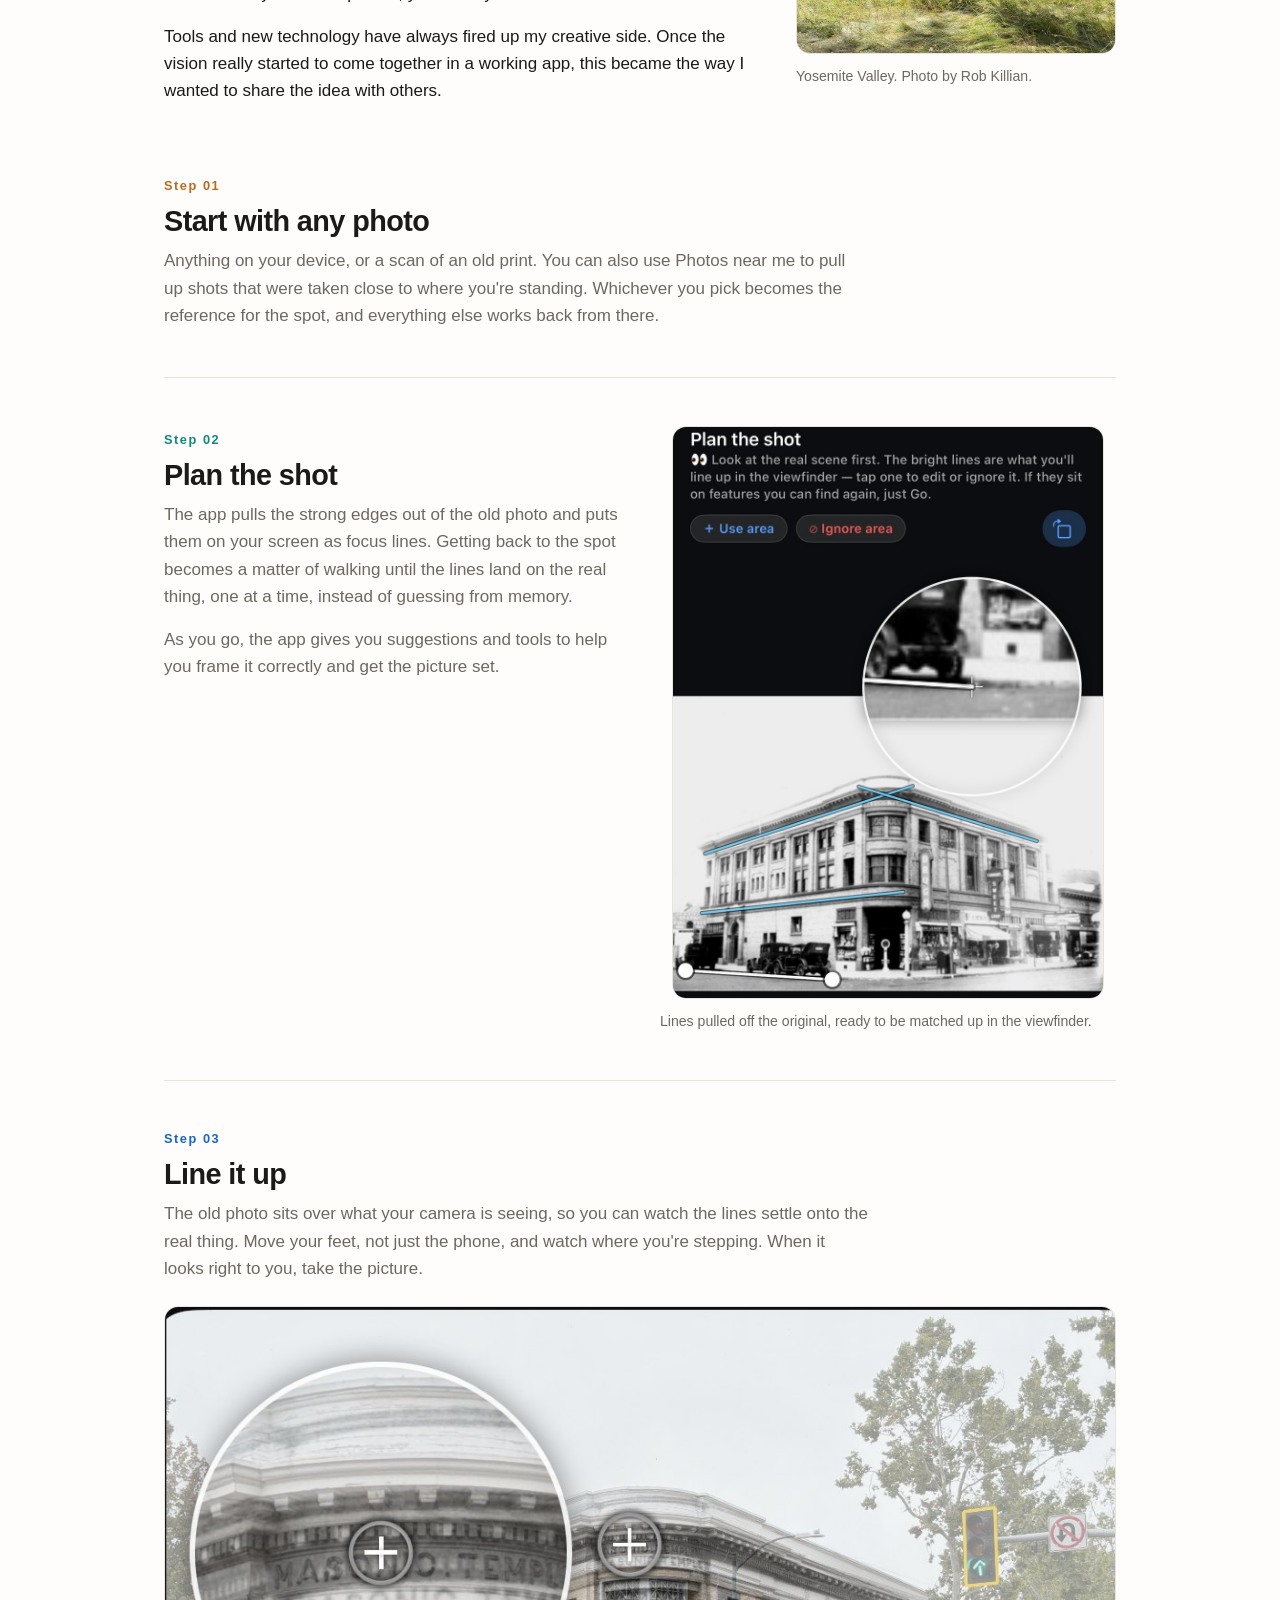
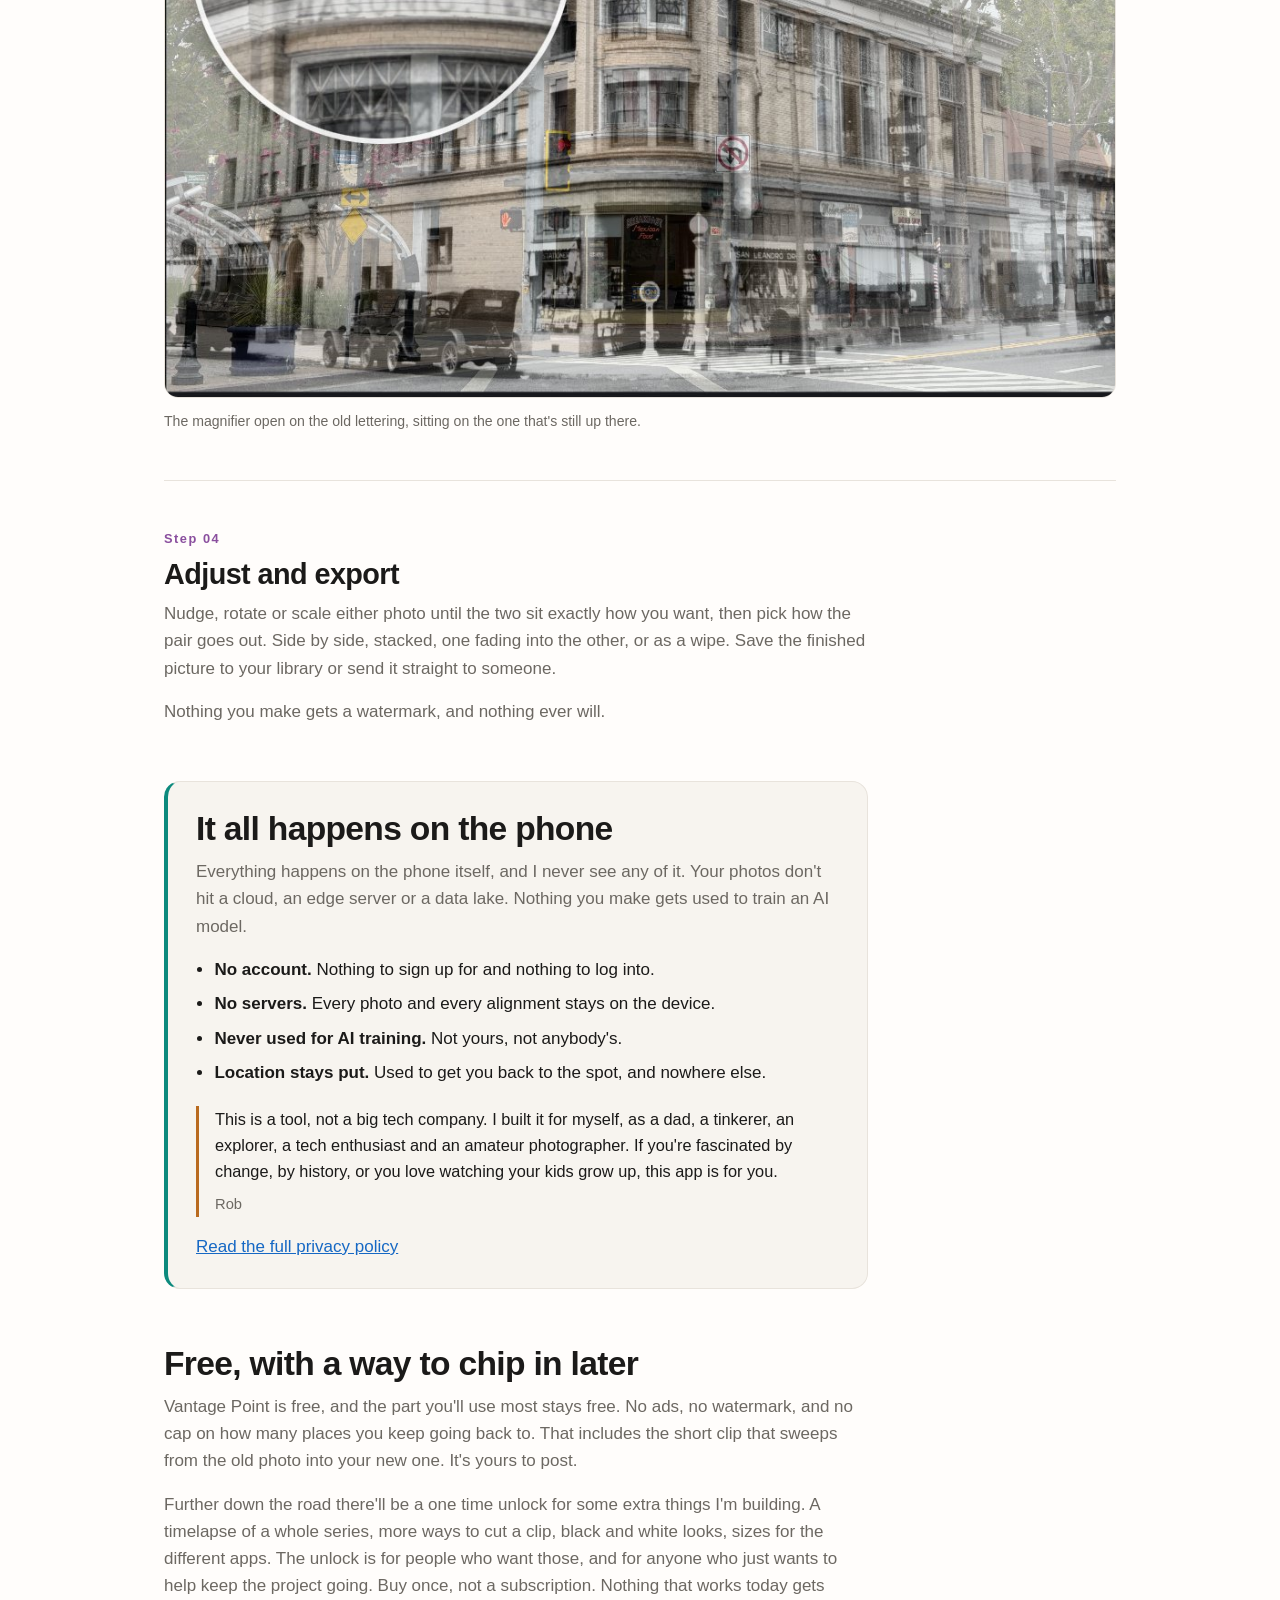
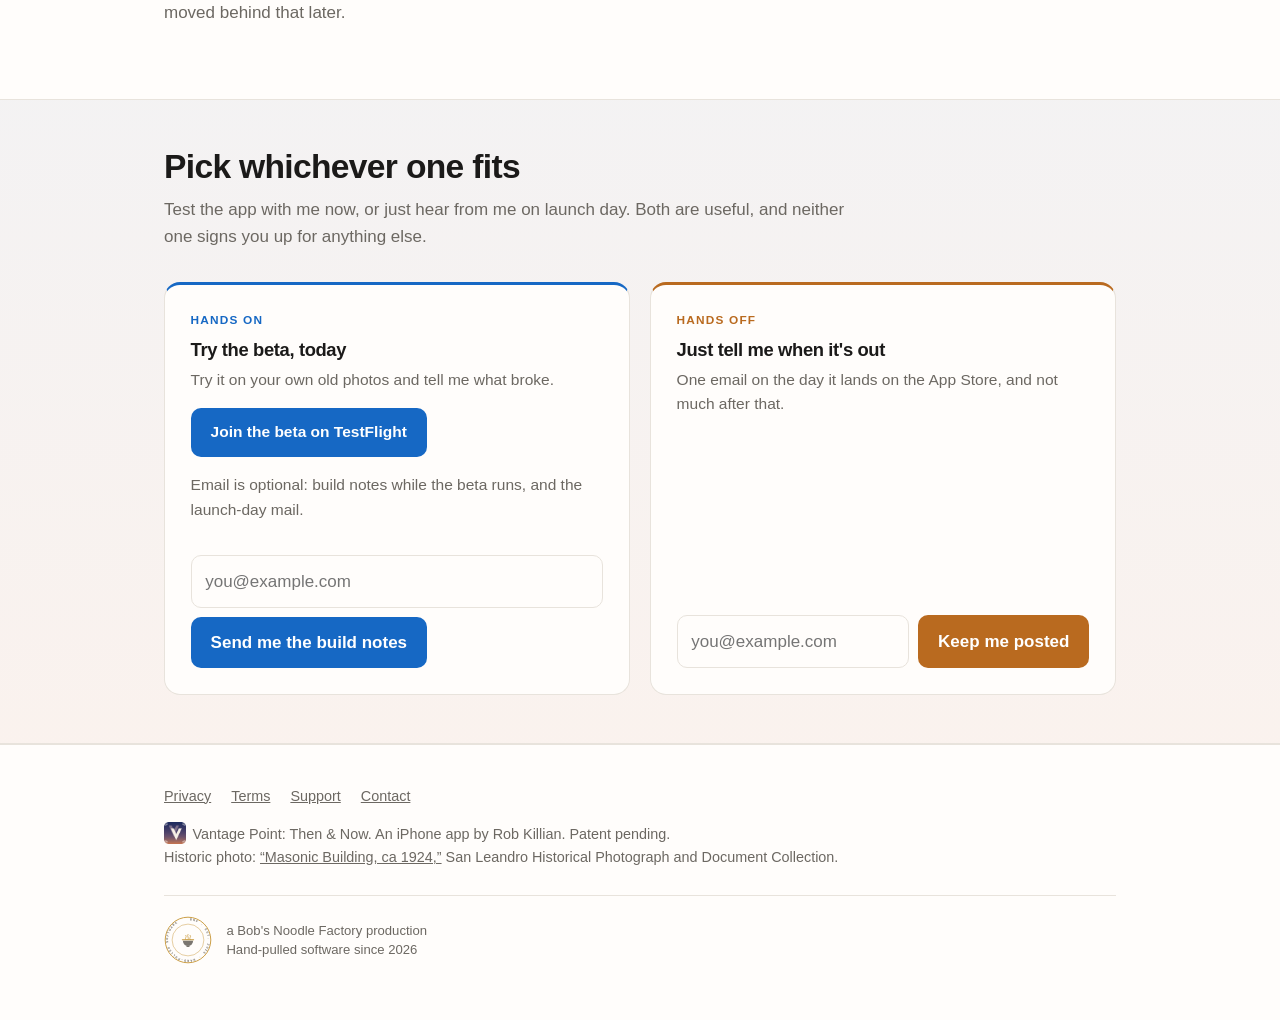
==== commit 6b15203e: "Pricing: the pair clip is free (the sweep from the old photo into the new one, yours to post); the u" ====
--- a/index.html
+++ b/index.html
@@ -573,13 +573,15 @@
       <h2>Free, with a way to chip in later</h2>
       <p style="color:var(--muted)">
         Vantage Point is free, and the part you'll use most stays free. No ads, no watermark, and no
-        cap on how many places you keep going back to.
+        cap on how many places you keep going back to. That includes the short clip that sweeps from
+        the old photo into your new one. It's yours to post.
       </p>
       <p style="color:var(--muted)">
-        Further down the road there'll be a one time unlock for some extra things I'm building.
-        Timelapse, video export, deeper editing. The unlock is for people who want those, and for
-        anyone who just wants to help keep the project going. Buy once, not a subscription. Nothing
-        that works today gets moved behind that later.
+        Further down the road there'll be a one time unlock for some extra things I'm building. A
+        timelapse of a whole series, more ways to cut a clip, black and white looks, sizes for the
+        different apps. The unlock is for people who want those, and for anyone who just wants to
+        help keep the project going. Buy once, not a subscription. Nothing that works today gets
+        moved behind that later.
       </p>
     </div>
   </div>
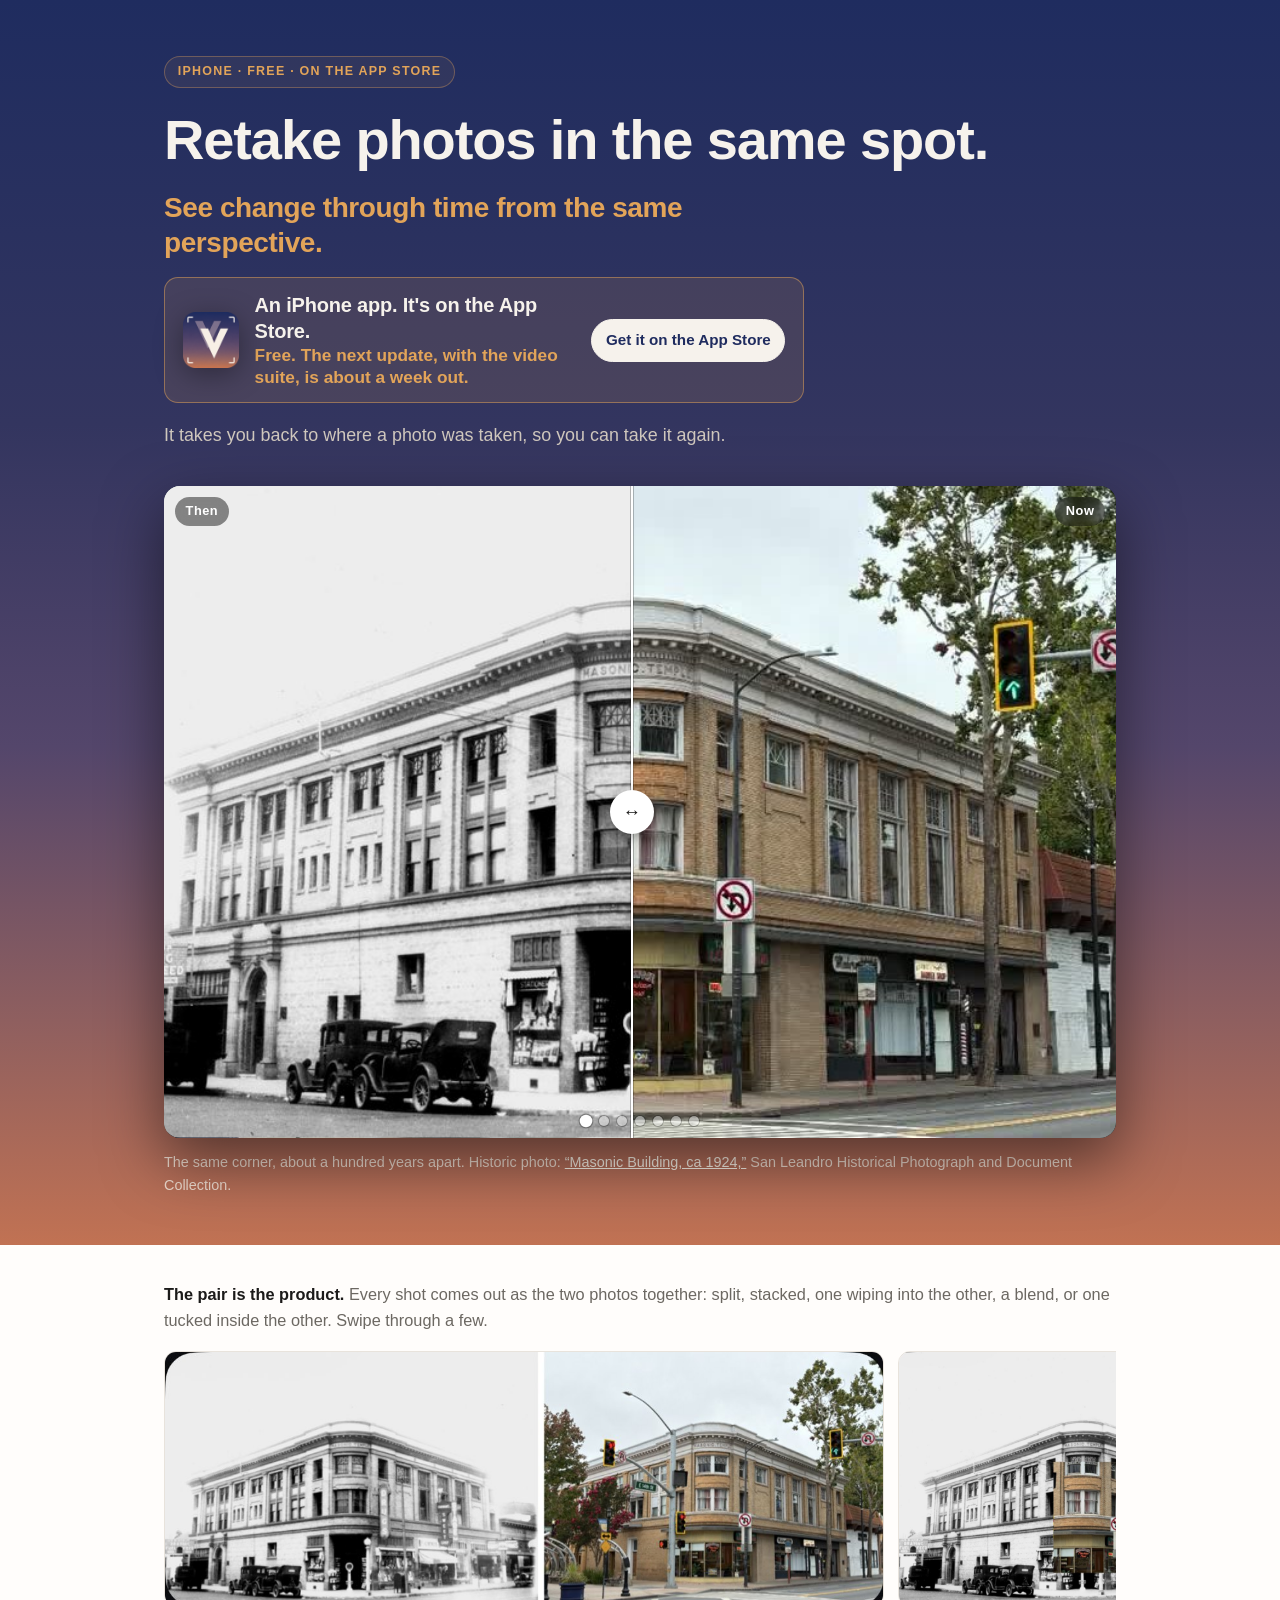
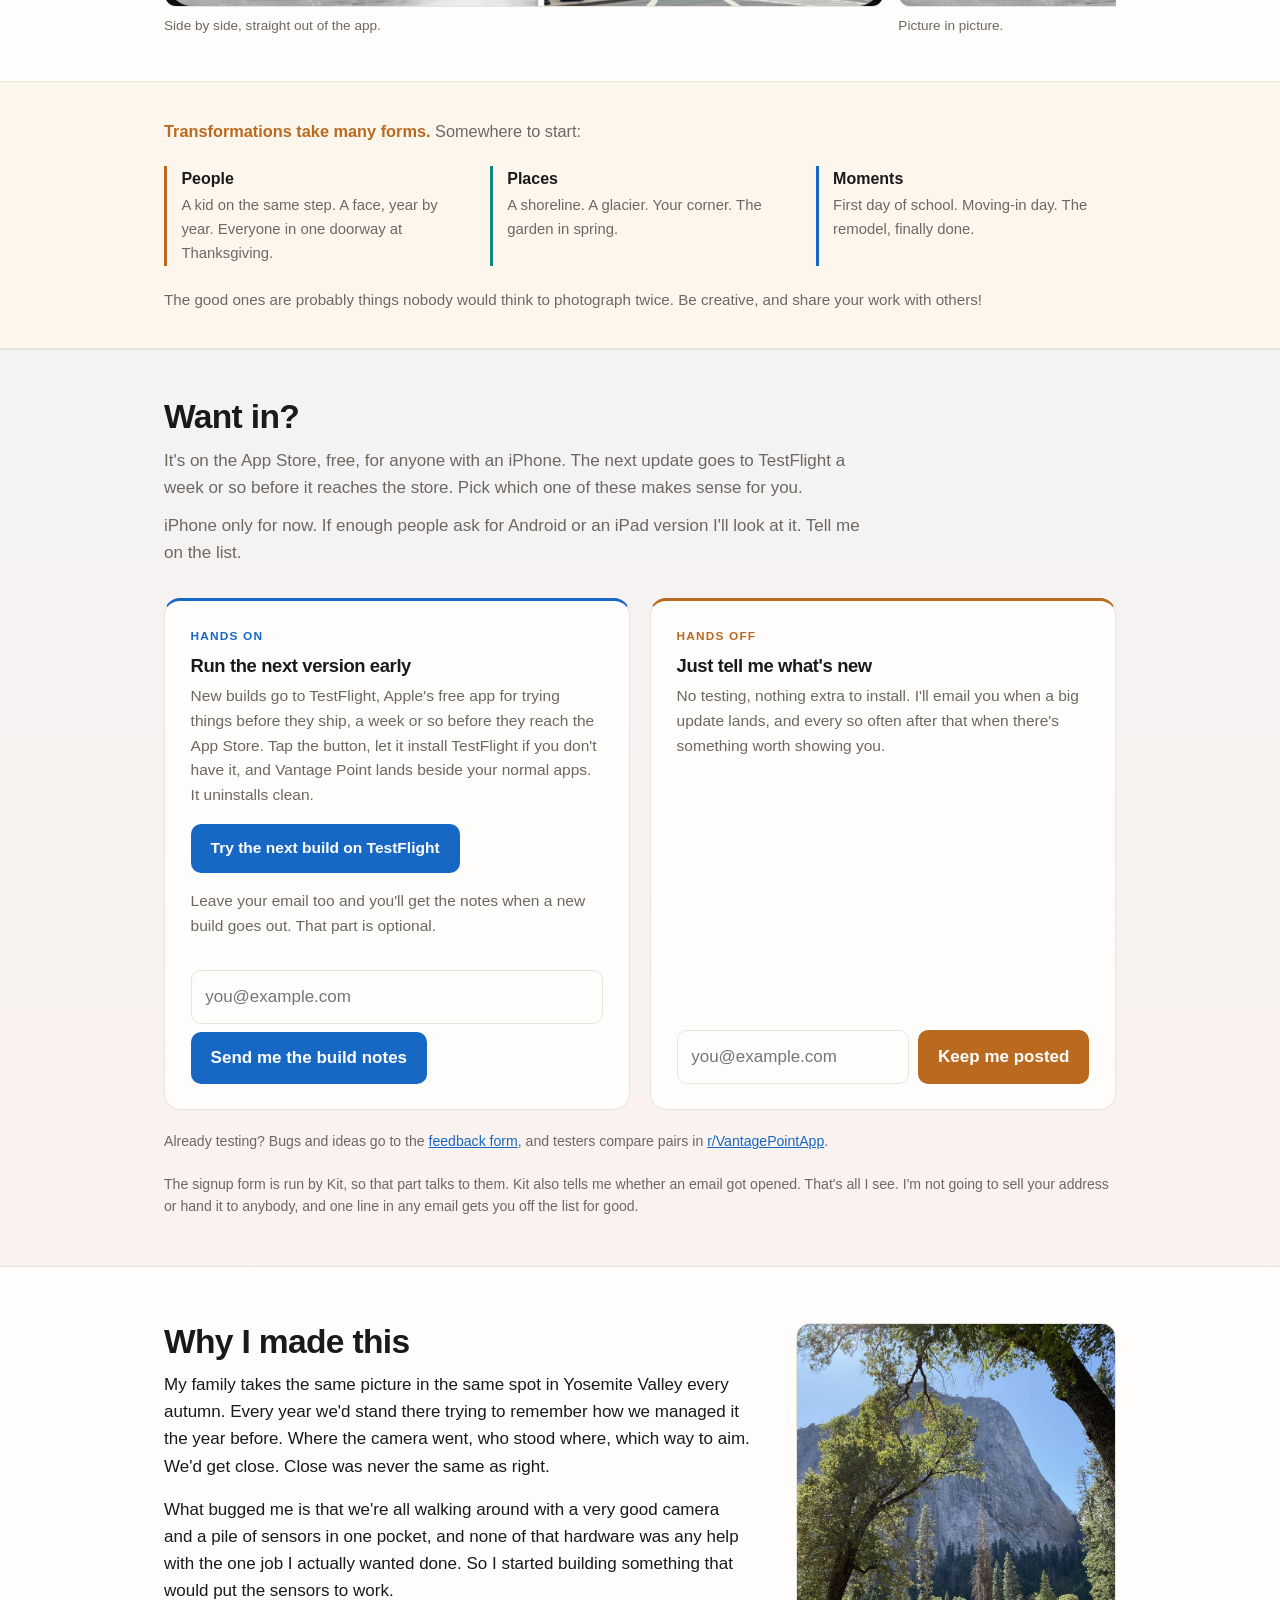
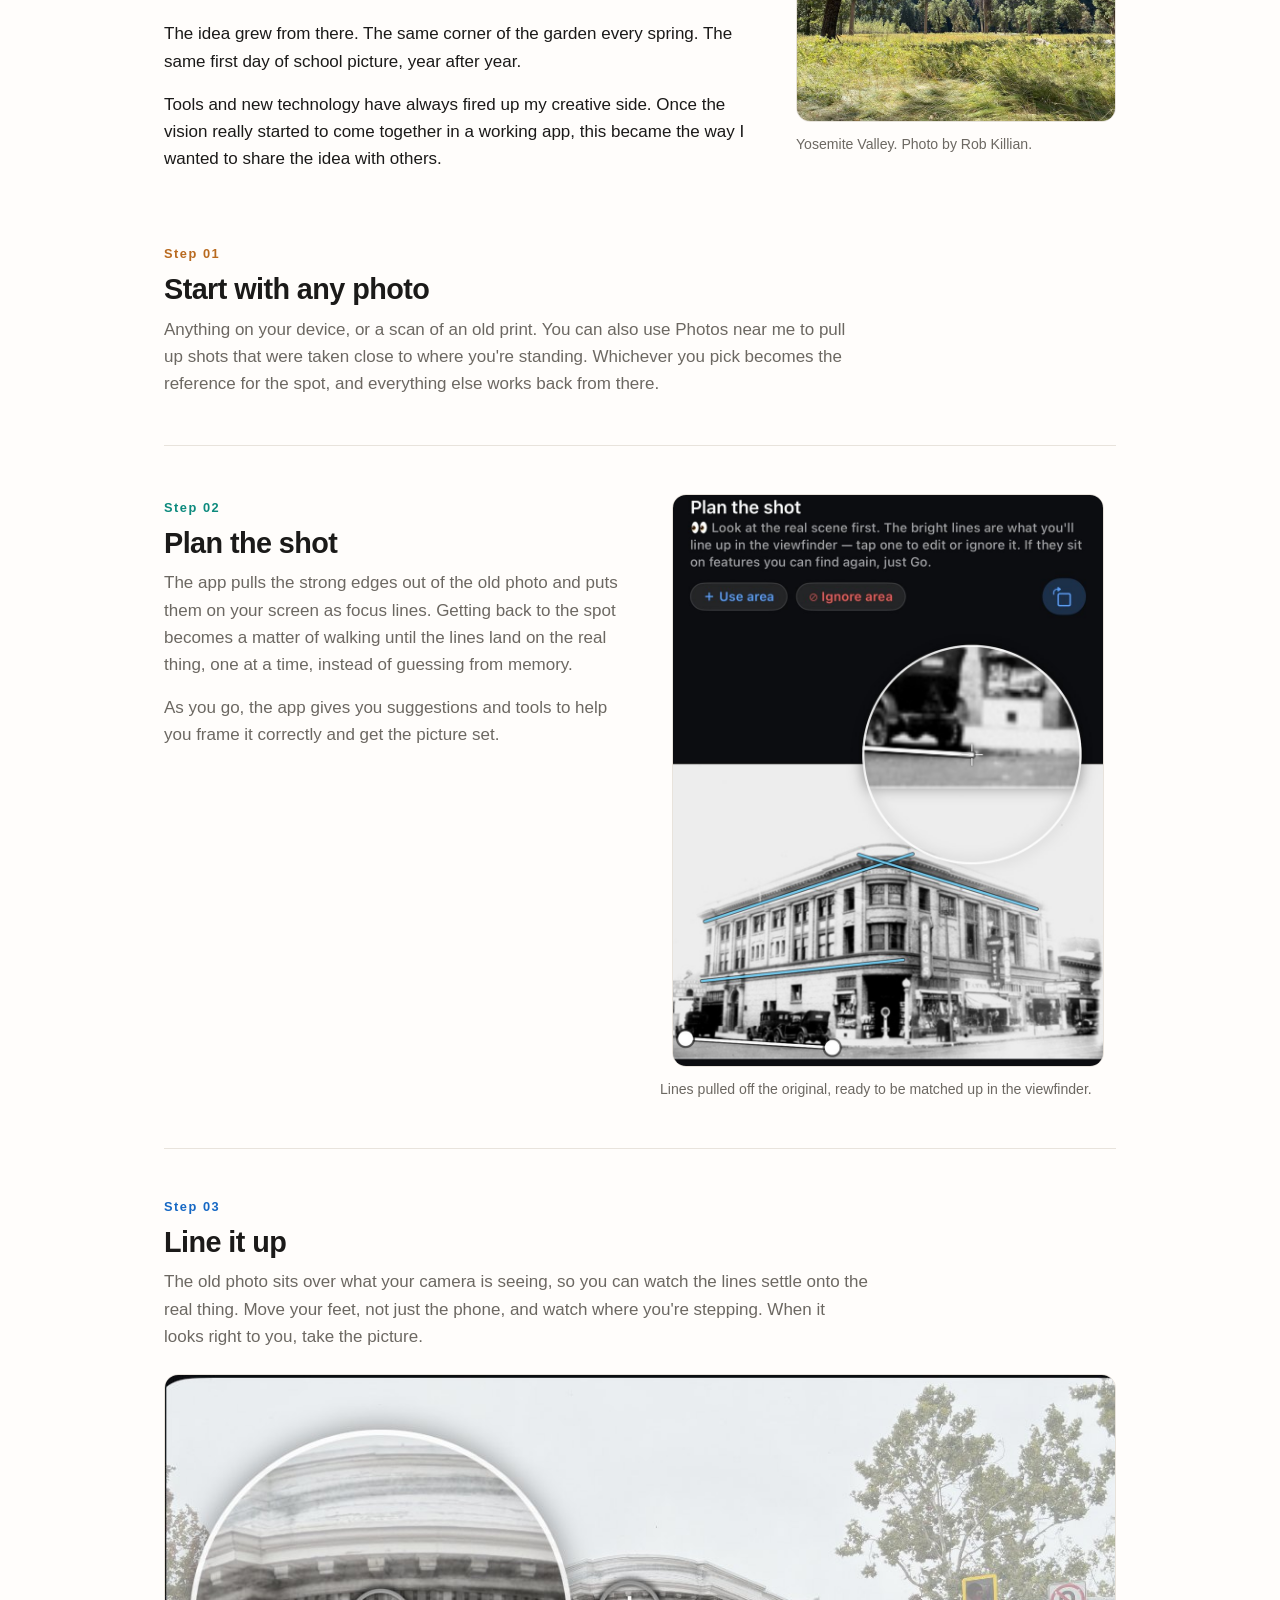
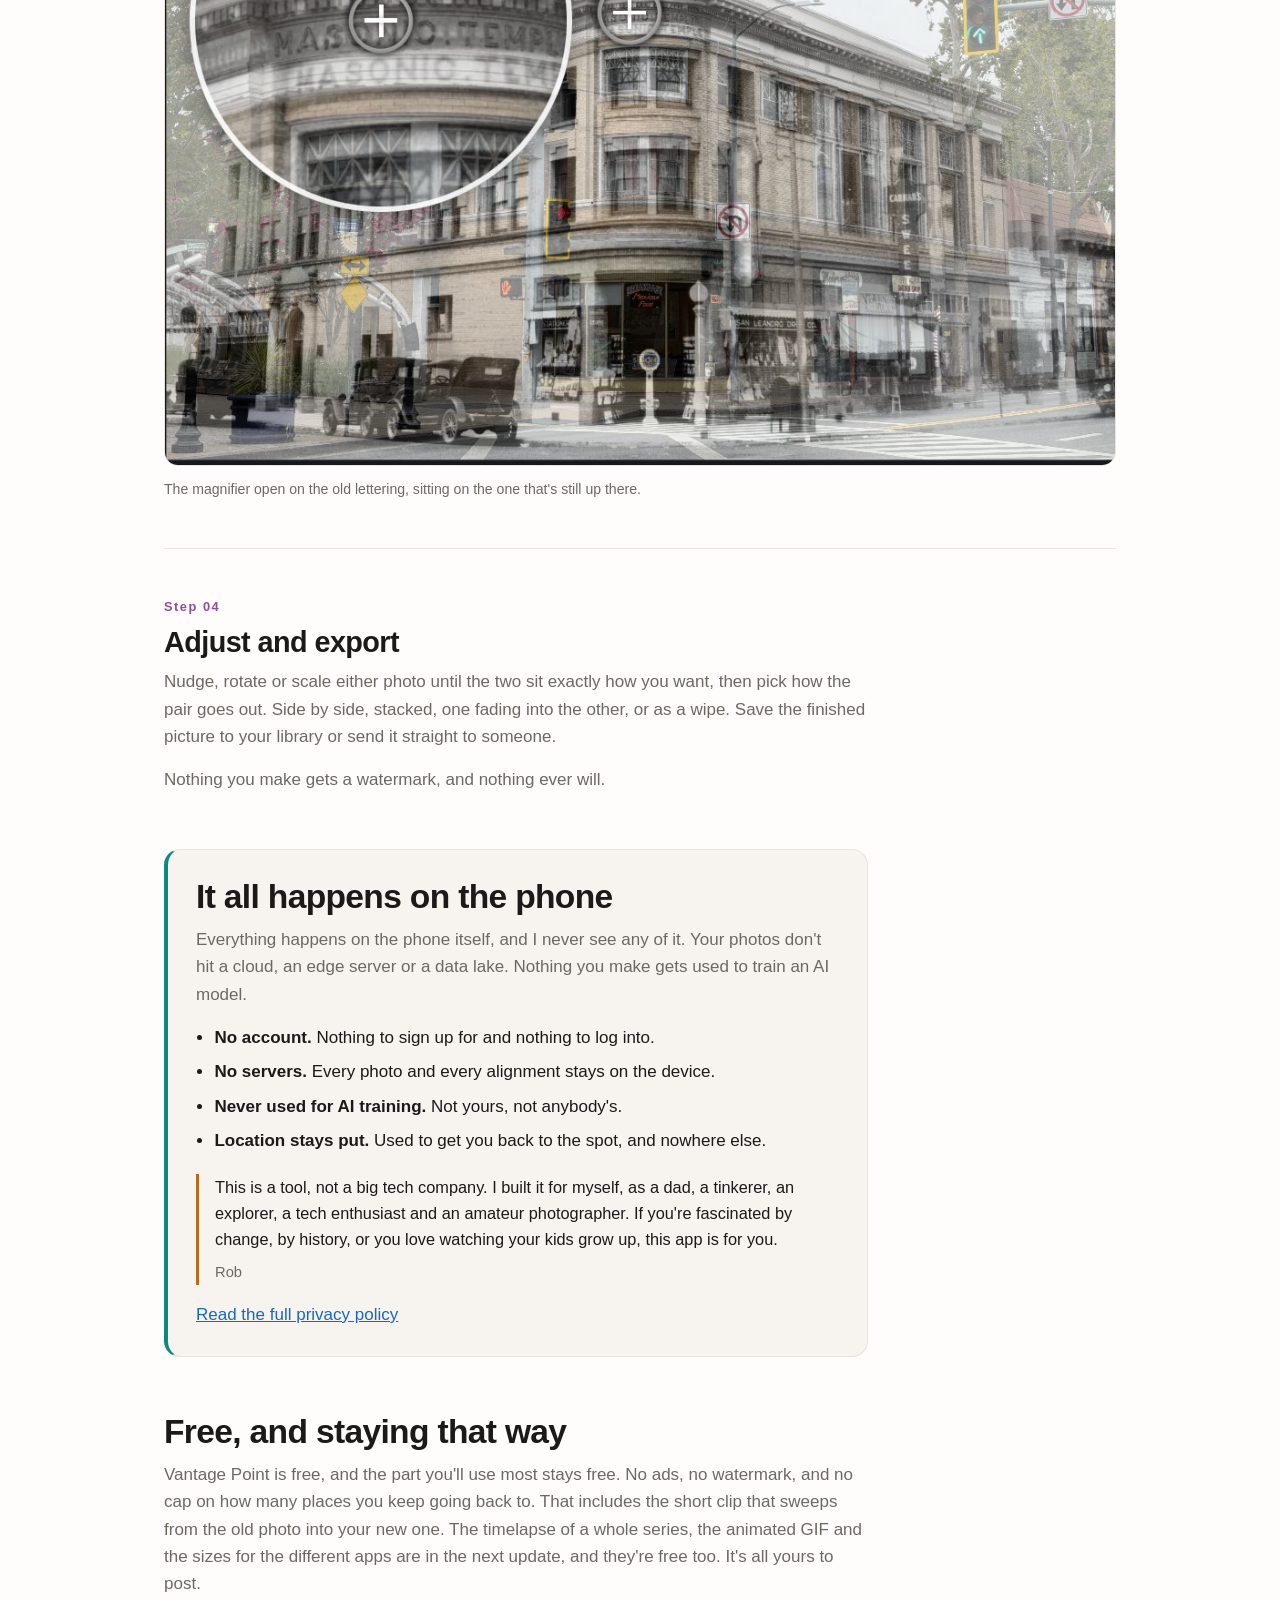
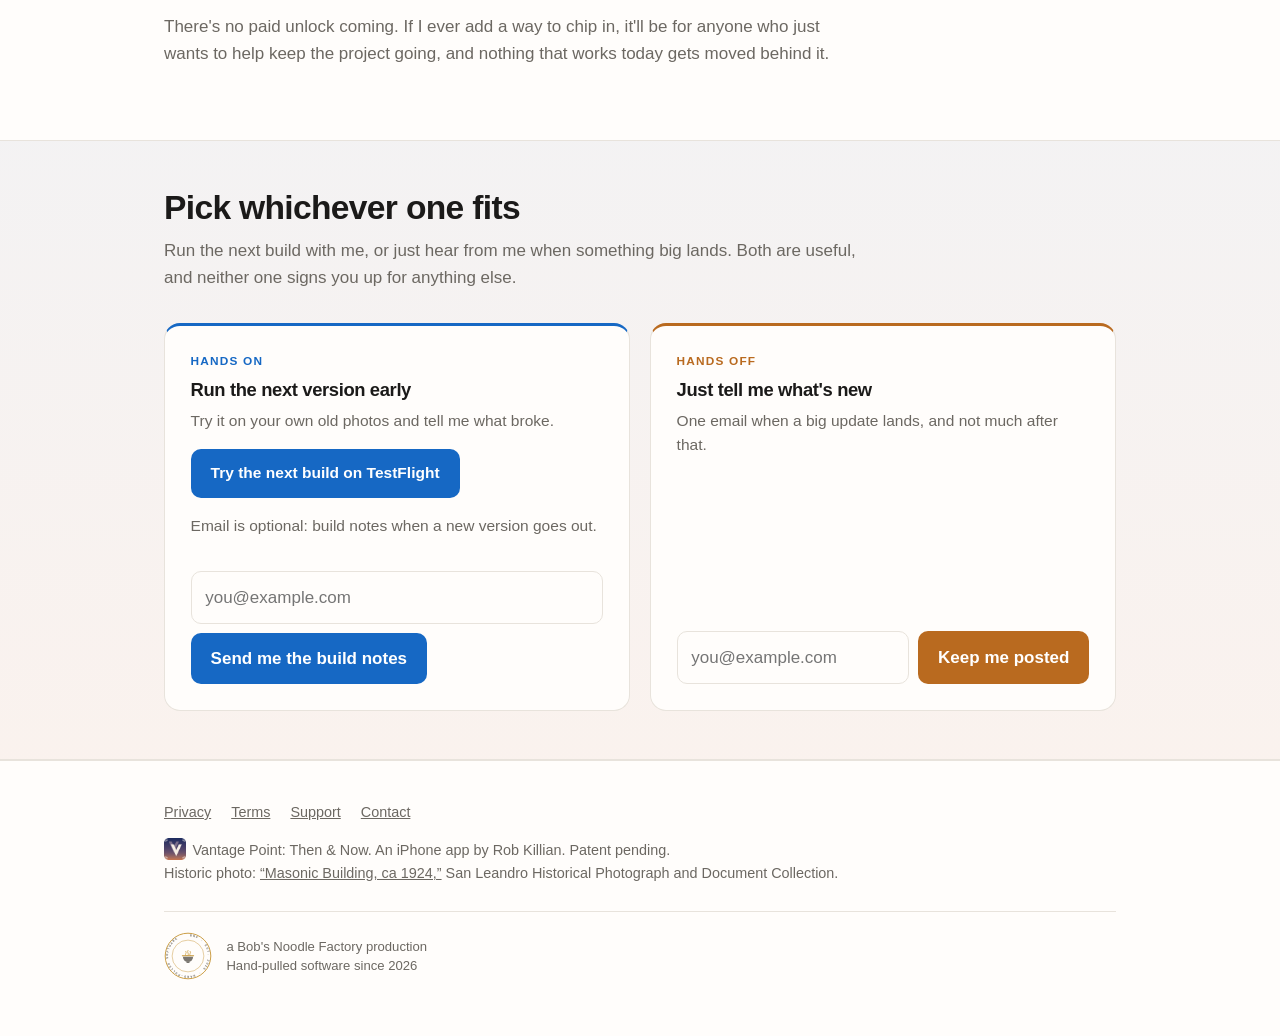
==== commit dafec17e: "Store live: the hero and both signup cards lead with the App Store link (1.0 is public since 09-28);" ====
--- a/index.html
+++ b/index.html
@@ -285,13 +285,13 @@
 
 <header class="hero">
   <div class="wrap">
-    <span class="eyebrow">iPhone · Free · Public beta open</span>
+    <span class="eyebrow">iPhone · Free · On the App Store</span>
     <h1>Retake photos in&nbsp;the same spot.</h1>
     <p class="byline">See change through time from the same perspective.</p>
     <div class="app-strip">
       <img class="app-icon" src="img/app-icon-256.png" width="56" height="56" alt="The Vantage Point app icon: a cream V over a mauve ghost V on a twilight gradient.">
-      <p><strong>An iPhone app. The public beta is open.</strong><span>Free on TestFlight today. App Store in October.</span></p>
-      <a class="tf" href="https://testflight.apple.com/join/Cv6UWqcD" rel="noopener">Join the beta</a>
+      <p><strong>An iPhone app. It's on the App Store.</strong><span>Free. The next update, with the video suite, is about a week out.</span></p>
+      <a class="tf" href="https://apps.apple.com/us/app/vantage-point-then-now/id6790538756" rel="noopener">Get it on the App Store</a>
     </div>
     <p class="lede prose">
       It takes you back to where a photo was taken, so you can take it again.
@@ -359,26 +359,25 @@
   <div class="wrap">
     <h2>Want in?</h2>
     <p class="prose" style="color:var(--muted);margin-bottom:0">
-      The public beta is open to anyone with an iPhone. The App Store release is planned for October. Pick which one of these makes sense for you.
+      It's on the App Store, free, for anyone with an iPhone. The next update goes to TestFlight a week or so before it reaches the store. Pick which one of these makes sense for you.
     </p>
     <p class="prose" style="color:var(--muted);margin:.7rem 0 0">
-      An Android version and a companion iPad app are both on the way. Sit tight.
+      iPhone only for now. If enough people ask for Android or an iPad version I'll look at it. Tell me on the list.
     </p>
 
     <div class="choices">
 
       <div class="choice" id="beta" style="--c:var(--now)">
         <span class="tag">Hands on</span>
-        <h3>Try the beta, today</h3>
-        <p>
-          The beta runs through TestFlight, Apple's free app for trying things before they ship. Tap the
-          button, let it install TestFlight if you don't have it, and Vantage Point lands beside your
-          normal apps. It uninstalls clean.
-        </p>
-        <p style="margin:0 0 1rem"><a class="btn" style="--c:var(--now)" href="https://testflight.apple.com/join/Cv6UWqcD" rel="noopener">Join the beta on TestFlight</a></p>
-        <p>
-          Leave your email too and you'll get the notes when a new build goes out, and the launch-day
-          mail. That part is optional.
+        <h3>Run the next version early</h3>
+        <p>
+          New builds go to TestFlight, Apple's free app for trying things before they ship, a week or so
+          before they reach the App Store. Tap the button, let it install TestFlight if you don't have it,
+          and Vantage Point lands beside your normal apps. It uninstalls clean.
+        </p>
+        <p style="margin:0 0 1rem"><a class="btn" style="--c:var(--now)" href="https://testflight.apple.com/join/Cv6UWqcD" rel="noopener">Try the next build on TestFlight</a></p>
+        <p>
+          Leave your email too and you'll get the notes when a new build goes out. That part is optional.
         </p>
         <div class="form-slot">
           <!-- Kit form: Beta list (id 9840102). Our own markup posting to Kit's endpoint;
@@ -392,7 +391,7 @@
             <ul class="formkit-alert formkit-alert-error" data-element="errors" data-group="alert"></ul>
             <div data-element="fields" class="seva-fields formkit-fields">
               <input class="formkit-input" type="email" name="email_address" placeholder="you@example.com"
-                     aria-label="Your email address, to join the beta" required>
+                     aria-label="Your email address, for the build notes" required>
               <button class="btn formkit-submit" data-element="submit" type="submit" style="--c:var(--now)">
                 <span>Send me the build notes</span>
               </button>
@@ -403,10 +402,10 @@
 
       <div class="choice" id="news" style="--c:var(--then)">
         <span class="tag">Hands off</span>
-        <h3>Just tell me when it's out</h3>
-        <p>
-          No beta, no testing, nothing to install. I'll email you on the day it hits the App Store
-          and every so often after that when there's something worth showing you.
+        <h3>Just tell me what's new</h3>
+        <p>
+          No testing, nothing extra to install. I'll email you when a big update lands, and every so
+          often after that when there's something worth showing you.
         </p>
         <div class="form-slot">
           <!-- Kit form: Launch list (id 9840379). Redirect to /thanks.html lives in Kit. -->
@@ -417,7 +416,7 @@
             <ul class="formkit-alert formkit-alert-error" data-element="errors" data-group="alert"></ul>
             <div data-element="fields" class="seva-fields formkit-fields">
               <input class="formkit-input" type="email" name="email_address" placeholder="you@example.com"
-                     aria-label="Your email address, to hear on launch day" required>
+                     aria-label="Your email address, to hear about updates" required>
               <button class="btn formkit-submit" data-element="submit" type="submit" style="--c:var(--then)">
                 <span>Keep me posted</span>
               </button>
@@ -570,18 +569,16 @@
 <section style="padding-top:0">
   <div class="wrap">
     <div class="prose">
-      <h2>Free, with a way to chip in later</h2>
+      <h2>Free, and staying that way</h2>
       <p style="color:var(--muted)">
         Vantage Point is free, and the part you'll use most stays free. No ads, no watermark, and no
         cap on how many places you keep going back to. That includes the short clip that sweeps from
-        the old photo into your new one. It's yours to post.
+        the old photo into your new one. The timelapse of a whole series, the animated GIF and the sizes
+        for the different apps are in the next update, and they're free too. It's all yours to post.
       </p>
       <p style="color:var(--muted)">
-        Further down the road there'll be a one time unlock for some extra things I'm building. A
-        timelapse of a whole series, more ways to cut a clip, black and white looks, sizes for the
-        different apps. The unlock is for people who want those, and for anyone who just wants to
-        help keep the project going. Buy once, not a subscription. Nothing that works today gets
-        moved behind that later.
+        There's no paid unlock coming. If I ever add a way to chip in, it'll be for anyone who just
+        wants to help keep the project going, and nothing that works today gets moved behind it.
       </p>
     </div>
   </div>
@@ -591,18 +588,18 @@
   <div class="wrap">
     <h2>Pick whichever one fits</h2>
     <p class="prose" style="color:var(--muted);margin-bottom:0">
-      Test the app with me now, or just hear from me on launch day. Both are useful, and neither one
-      signs you up for anything else.
+      Run the next build with me, or just hear from me when something big lands. Both are useful, and
+      neither one signs you up for anything else.
     </p>
 
     <div class="choices">
 
       <div class="choice" style="--c:var(--now)">
         <span class="tag">Hands on</span>
-        <h3>Try the beta, today</h3>
+        <h3>Run the next version early</h3>
         <p>Try it on your own old photos and tell me what broke.</p>
-        <p style="margin:0 0 1rem"><a class="btn" style="--c:var(--now)" href="https://testflight.apple.com/join/Cv6UWqcD" rel="noopener">Join the beta on TestFlight</a></p>
-        <p>Email is optional: build notes while the beta runs, and the launch-day mail.</p>
+        <p style="margin:0 0 1rem"><a class="btn" style="--c:var(--now)" href="https://testflight.apple.com/join/Cv6UWqcD" rel="noopener">Try the next build on TestFlight</a></p>
+        <p>Email is optional: build notes when a new version goes out.</p>
         <div class="form-slot">
           <!-- Kit form: Beta list (id 9840102), second placement. -->
           <form class="signup-form seva-form formkit-form"
@@ -612,7 +609,7 @@
             <ul class="formkit-alert formkit-alert-error" data-element="errors" data-group="alert"></ul>
             <div data-element="fields" class="seva-fields formkit-fields">
               <input class="formkit-input" type="email" name="email_address" placeholder="you@example.com"
-                     aria-label="Your email address, to join the beta" required>
+                     aria-label="Your email address, for the build notes" required>
               <button class="btn formkit-submit" data-element="submit" type="submit" style="--c:var(--now)">
                 <span>Send me the build notes</span>
               </button>
@@ -623,8 +620,8 @@
 
       <div class="choice" style="--c:var(--then)">
         <span class="tag">Hands off</span>
-        <h3>Just tell me when it's out</h3>
-        <p>One email on the day it lands on the App Store, and not much after that.</p>
+        <h3>Just tell me what's new</h3>
+        <p>One email when a big update lands, and not much after that.</p>
         <div class="form-slot">
           <!-- Kit form: Launch list (id 9840379), second placement. -->
           <form class="signup-form seva-form formkit-form"
@@ -634,7 +631,7 @@
             <ul class="formkit-alert formkit-alert-error" data-element="errors" data-group="alert"></ul>
             <div data-element="fields" class="seva-fields formkit-fields">
               <input class="formkit-input" type="email" name="email_address" placeholder="you@example.com"
-                     aria-label="Your email address, to hear on launch day" required>
+                     aria-label="Your email address, to hear about updates" required>
               <button class="btn formkit-submit" data-element="submit" type="submit" style="--c:var(--then)">
                 <span>Keep me posted</span>
               </button>
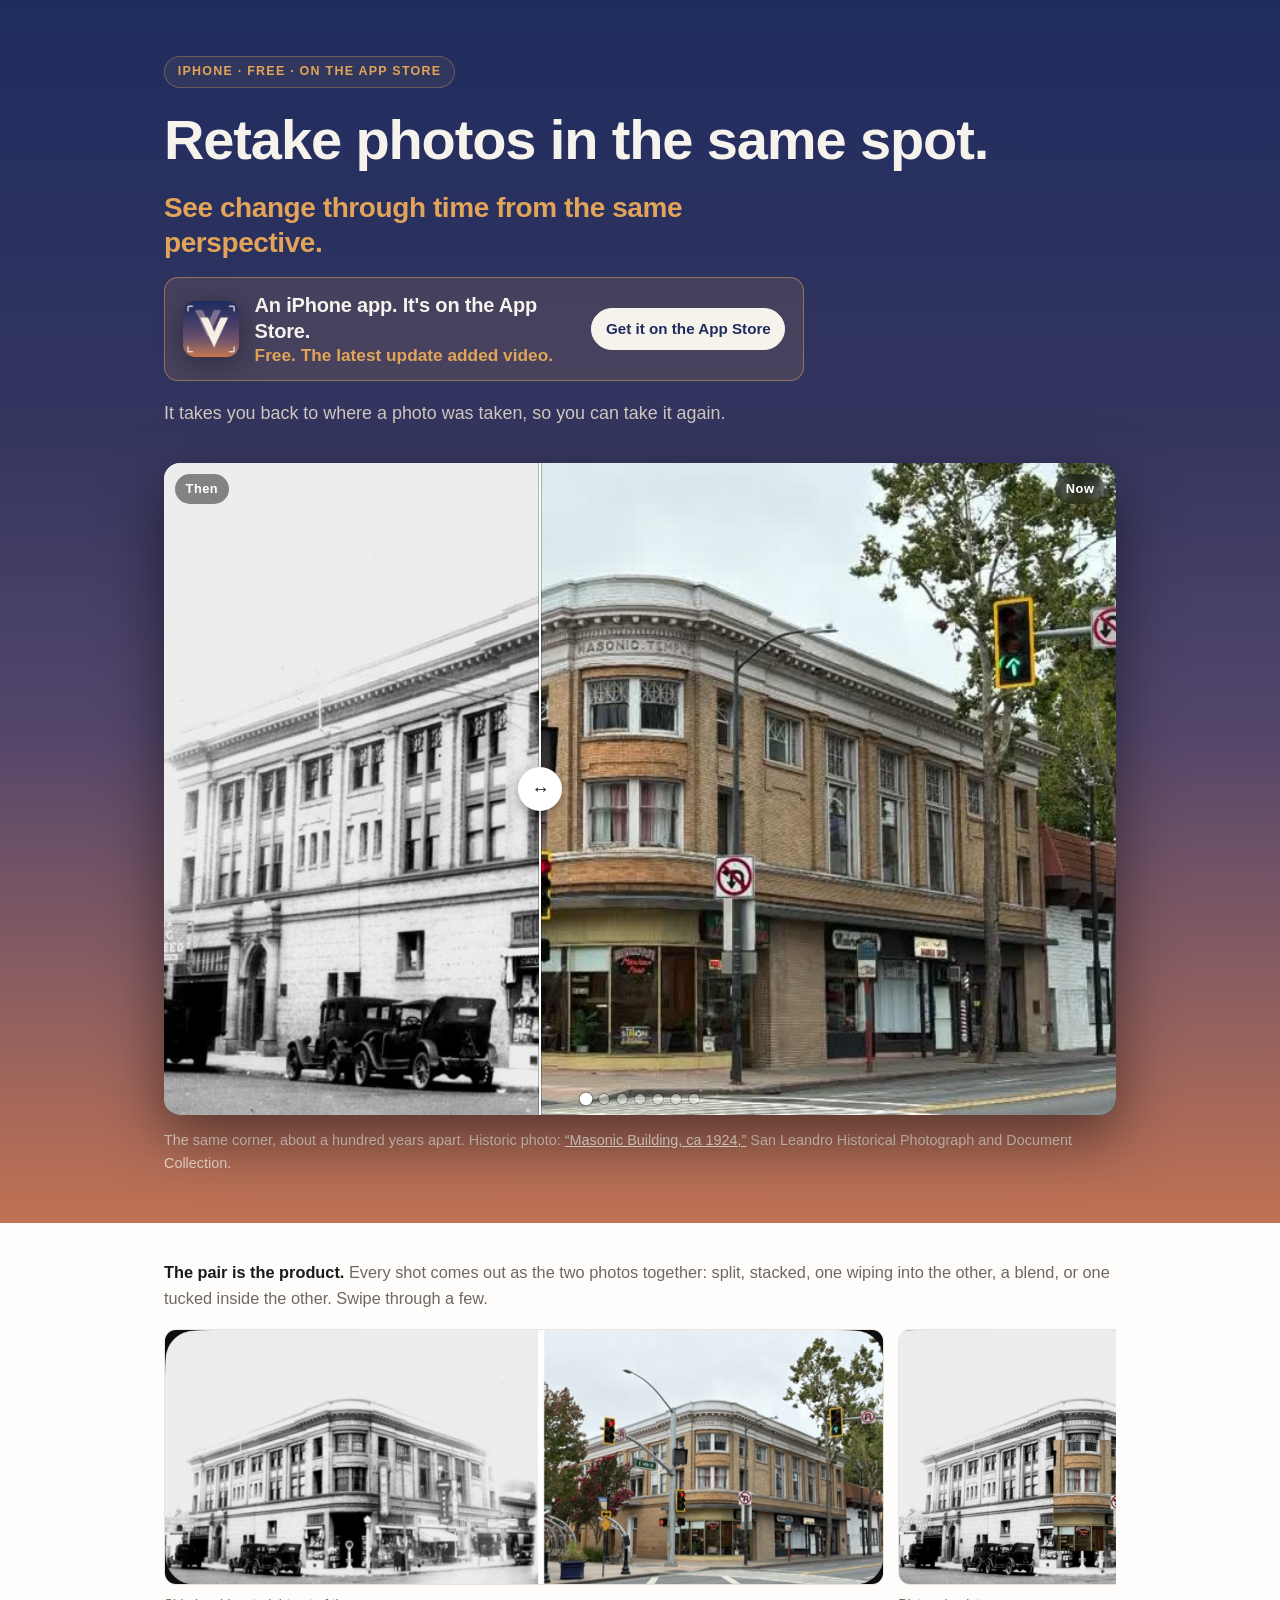
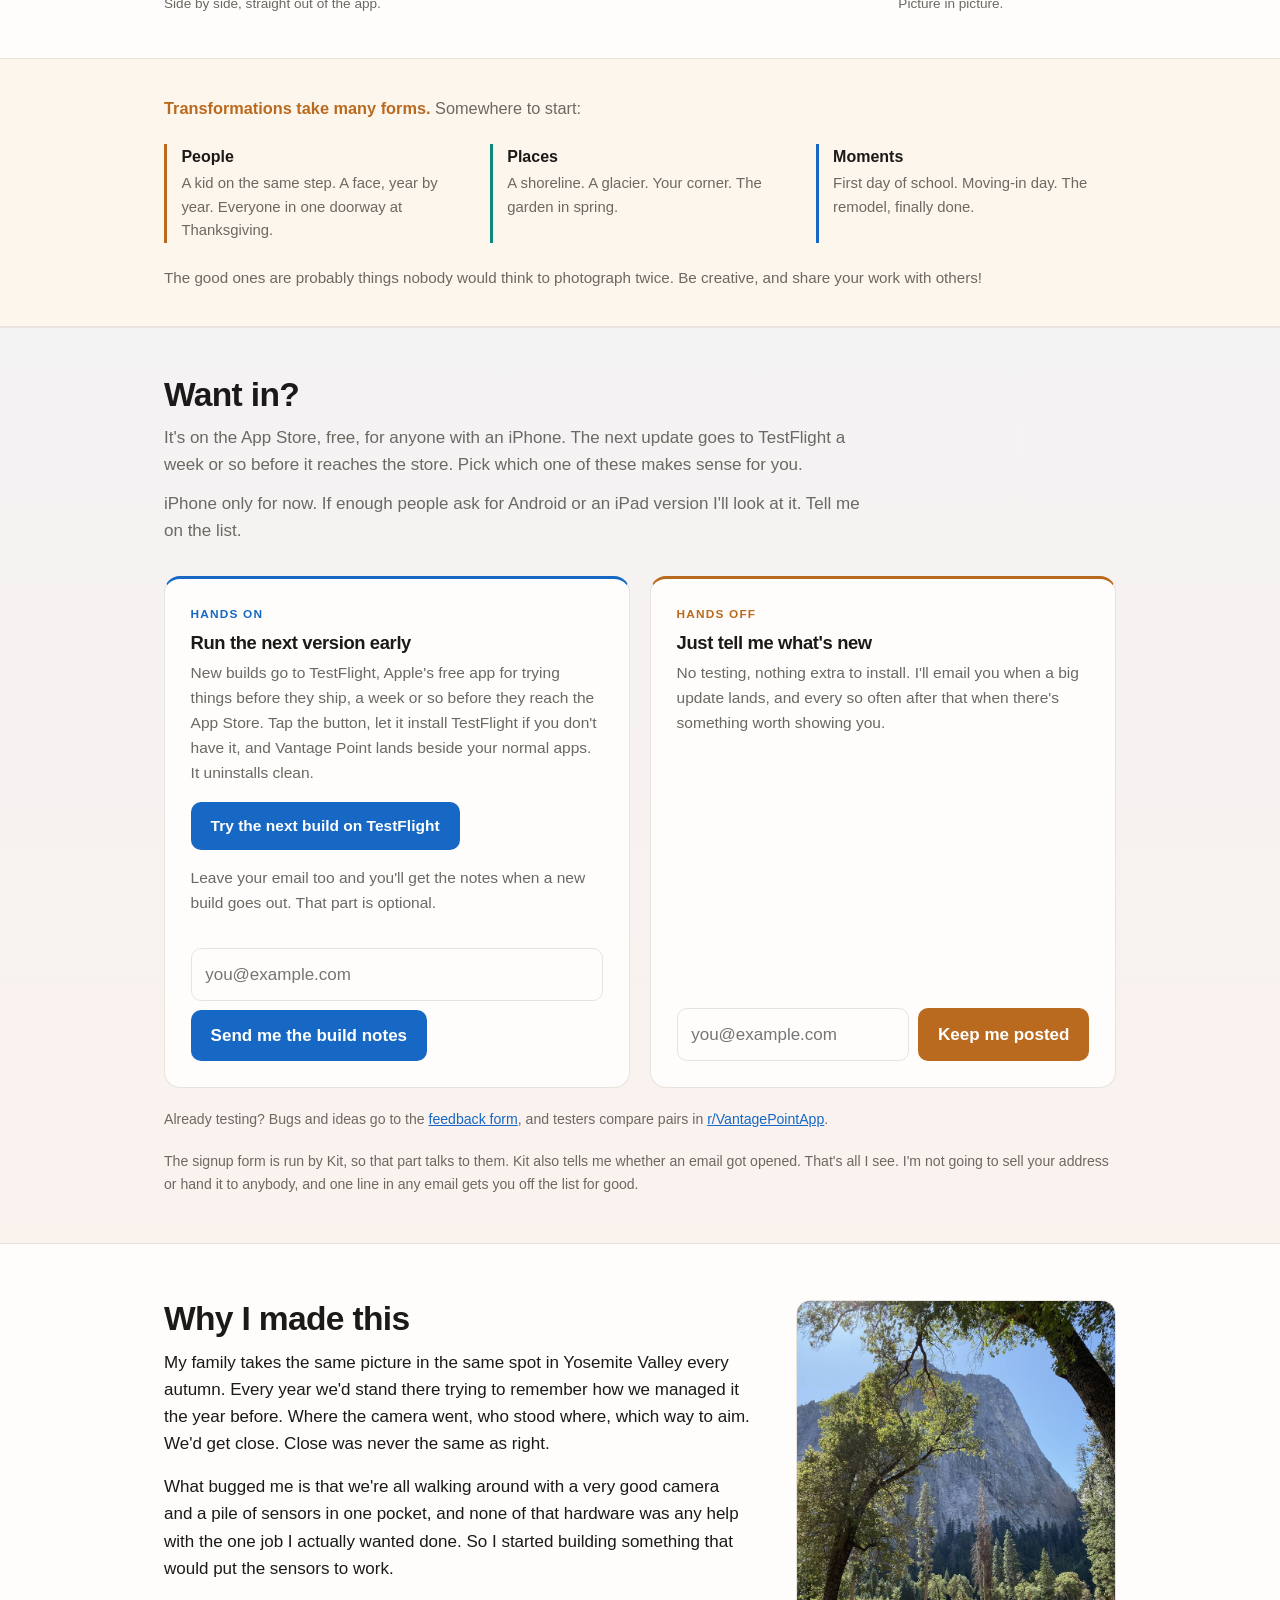
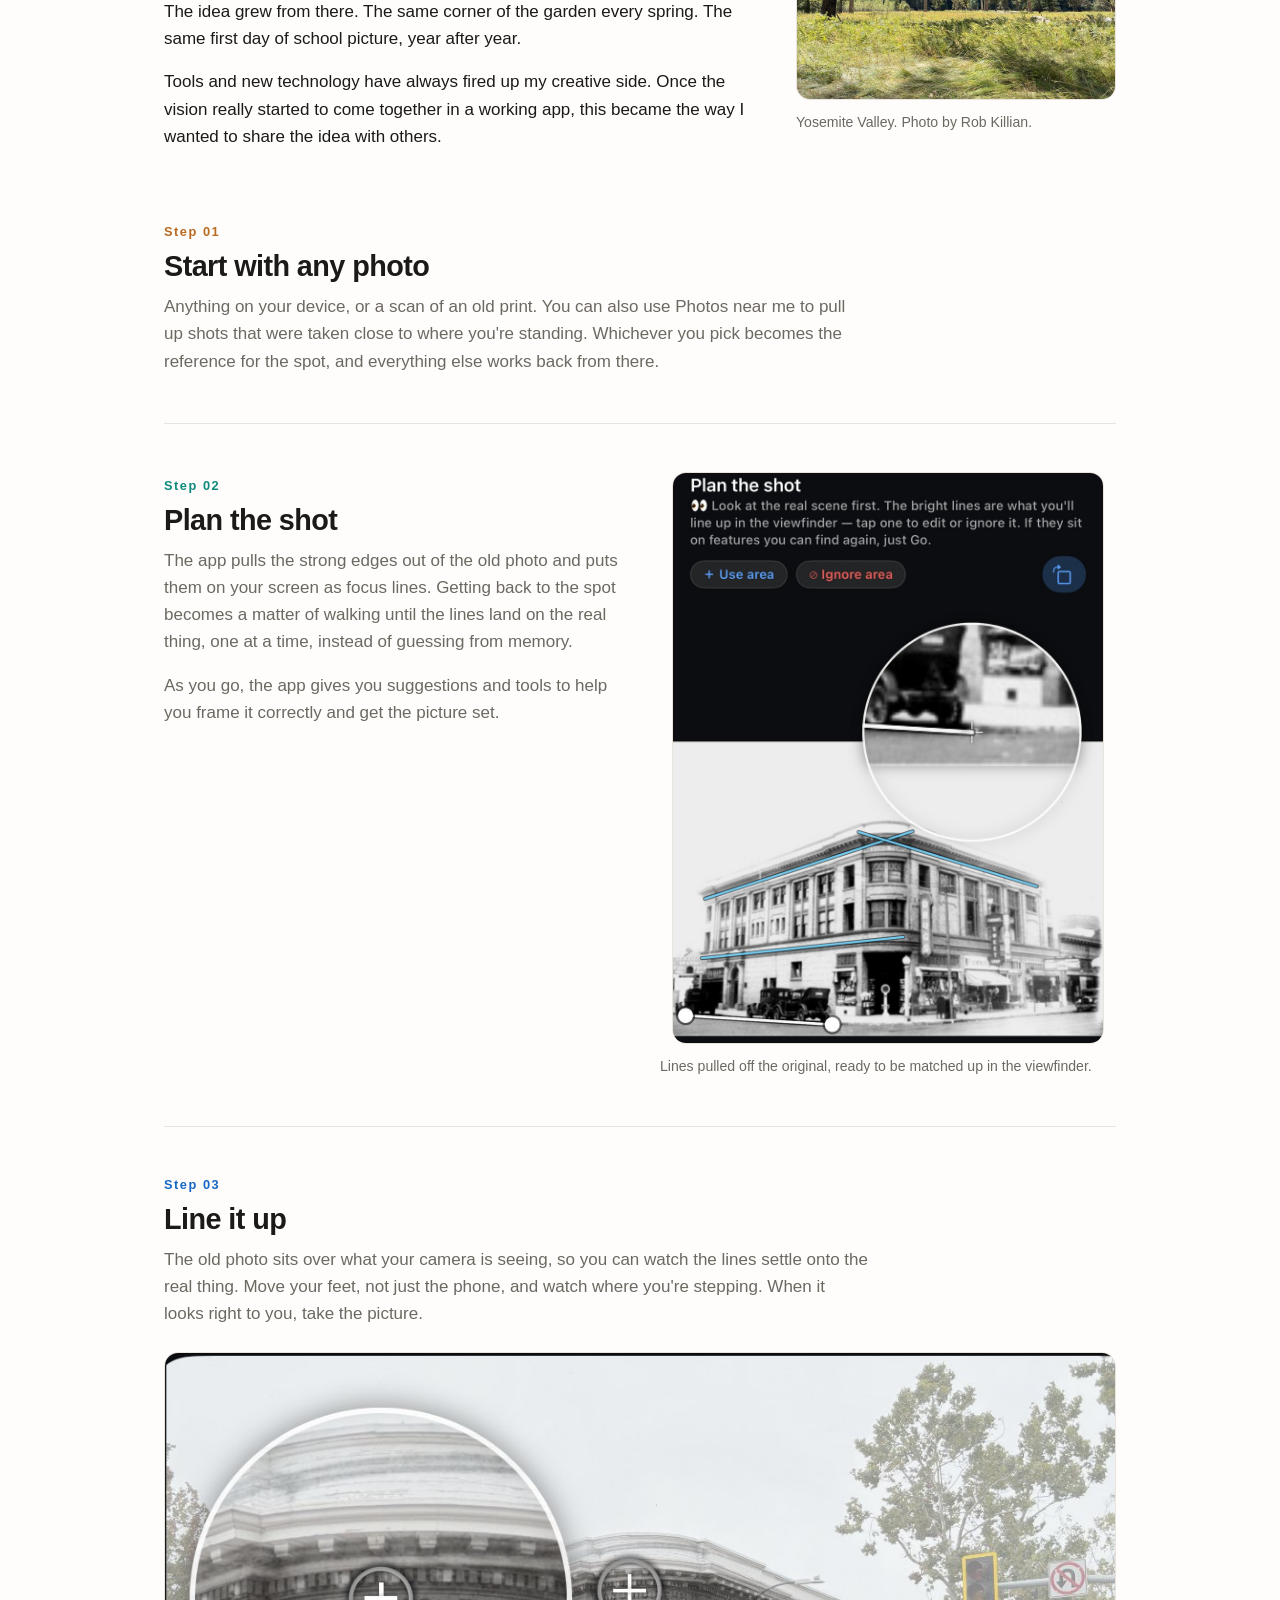
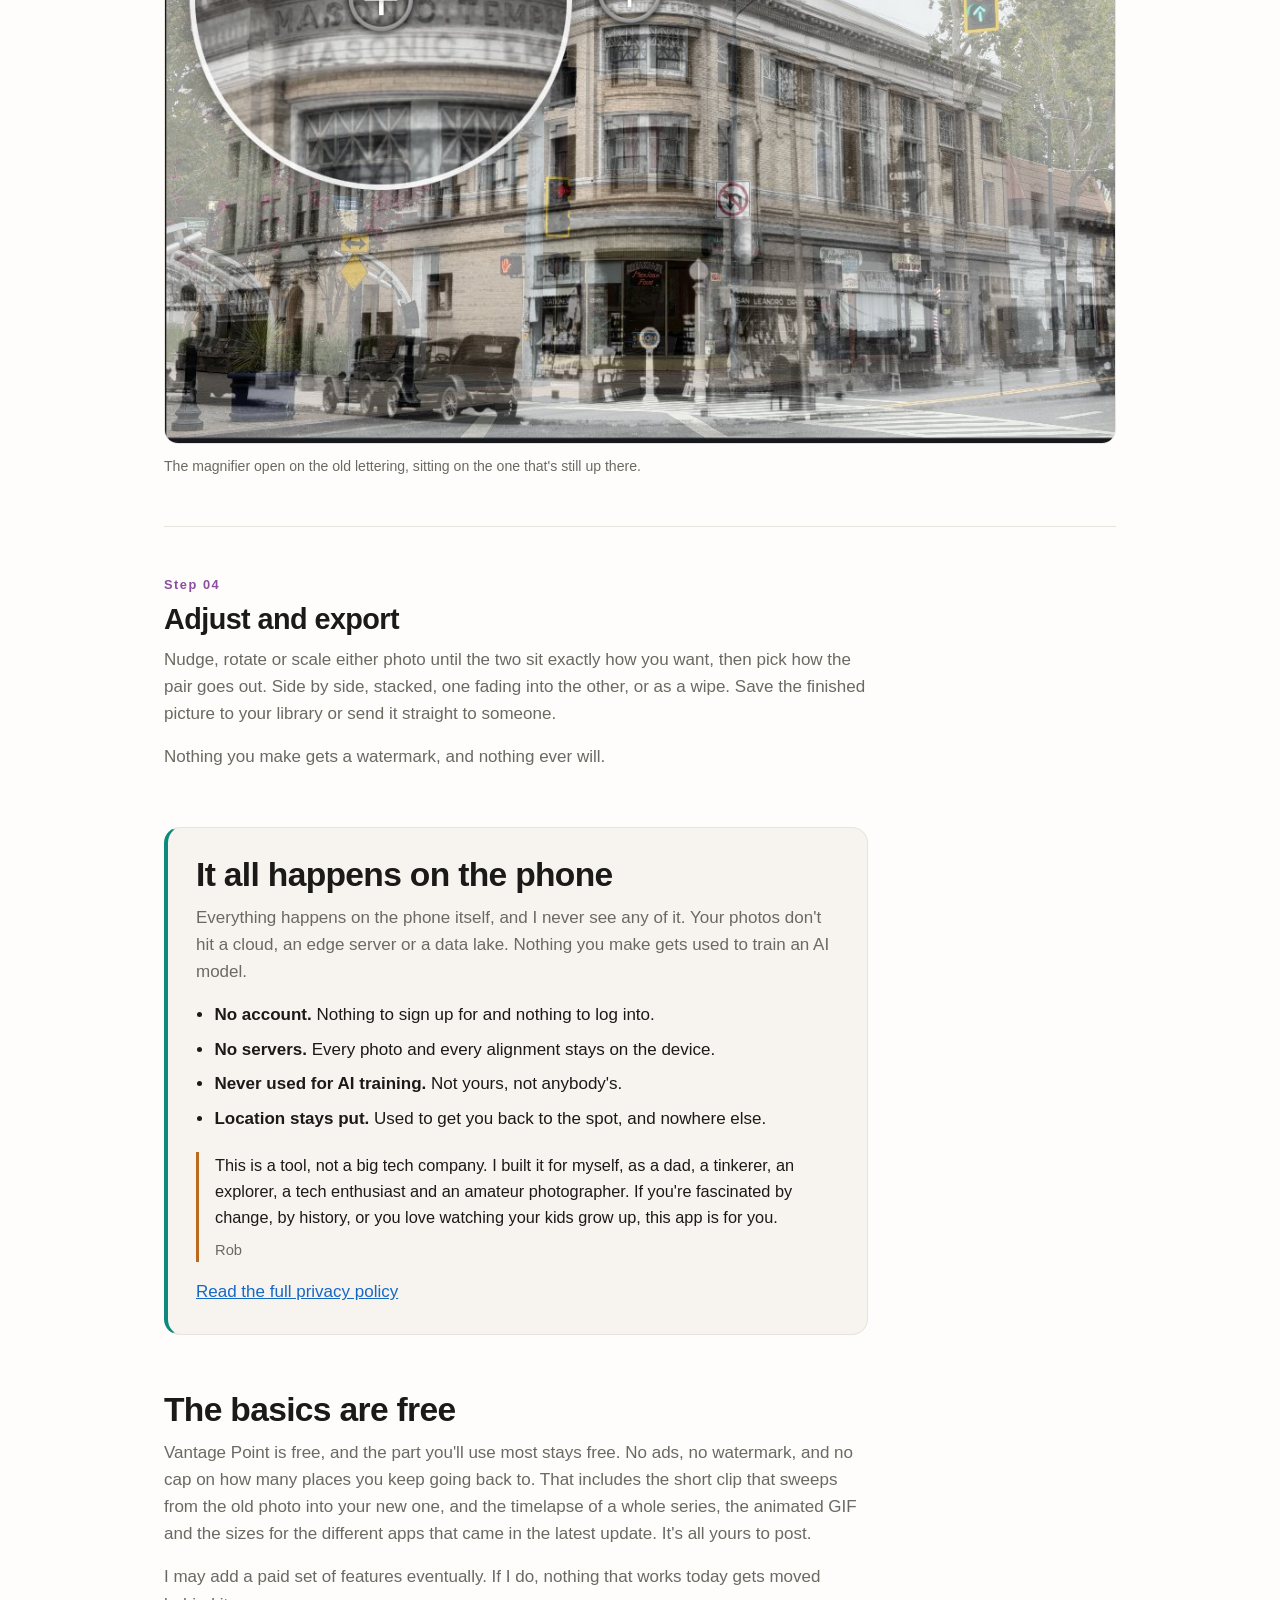
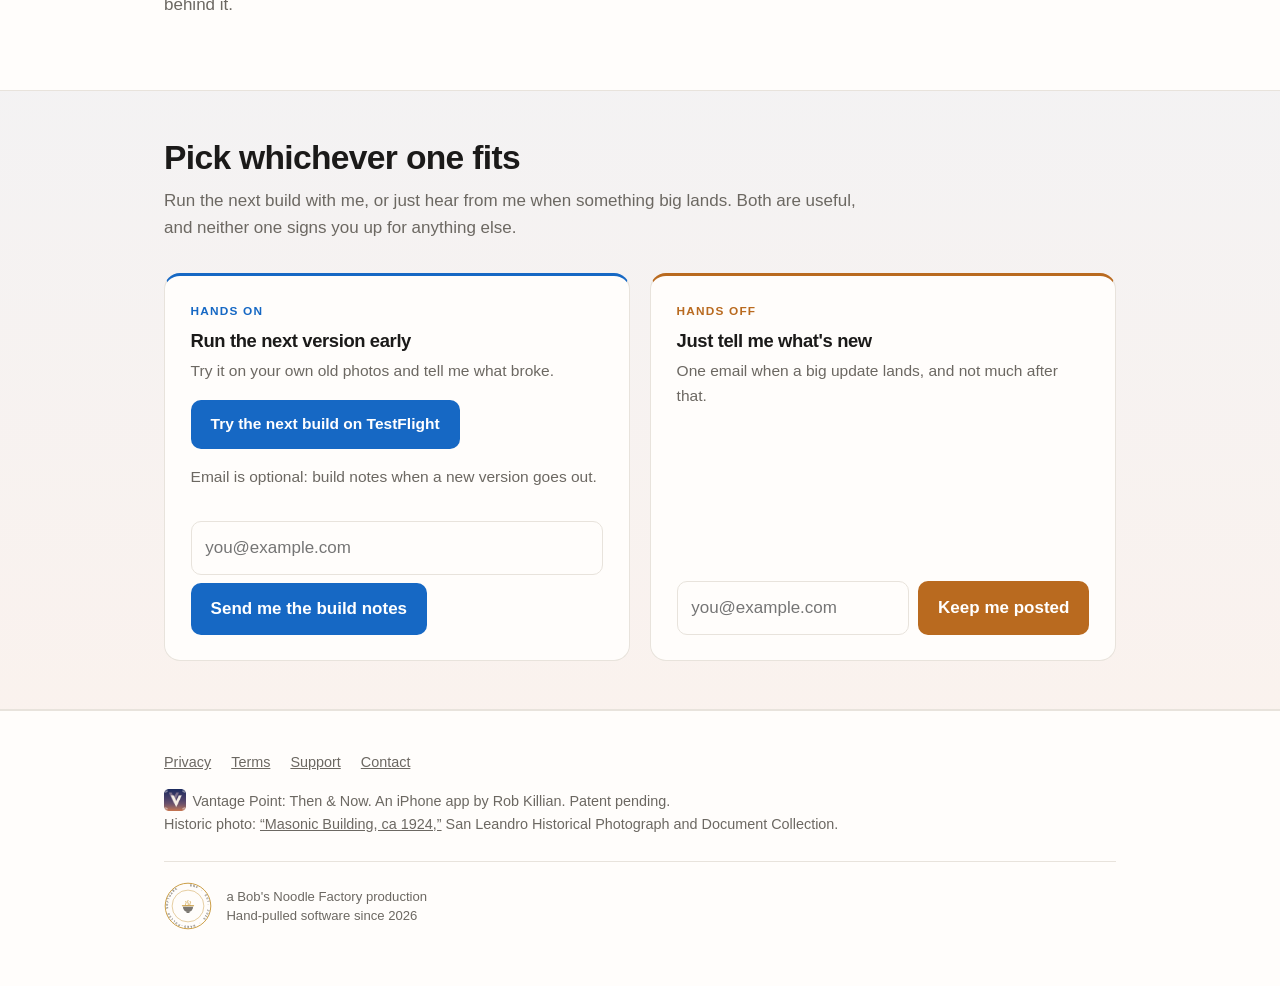
==== commit fe9b5437: "1.1 is out: the hero says the latest update added video; pricing becomes "The basics are free" with " ====
--- a/index.html
+++ b/index.html
@@ -290,7 +290,7 @@
     <p class="byline">See change through time from the same perspective.</p>
     <div class="app-strip">
       <img class="app-icon" src="img/app-icon-256.png" width="56" height="56" alt="The Vantage Point app icon: a cream V over a mauve ghost V on a twilight gradient.">
-      <p><strong>An iPhone app. It's on the App Store.</strong><span>Free. The next update, with the video suite, is about a week out.</span></p>
+      <p><strong>An iPhone app. It's on the App Store.</strong><span>Free. The latest update added video.</span></p>
       <a class="tf" href="https://apps.apple.com/us/app/vantage-point-then-now/id6790538756" rel="noopener">Get it on the App Store</a>
     </div>
     <p class="lede prose">
@@ -569,16 +569,16 @@
 <section style="padding-top:0">
   <div class="wrap">
     <div class="prose">
-      <h2>Free, and staying that way</h2>
+      <h2>The basics are free</h2>
       <p style="color:var(--muted)">
         Vantage Point is free, and the part you'll use most stays free. No ads, no watermark, and no
         cap on how many places you keep going back to. That includes the short clip that sweeps from
-        the old photo into your new one. The timelapse of a whole series, the animated GIF and the sizes
-        for the different apps are in the next update, and they're free too. It's all yours to post.
+        the old photo into your new one, and the timelapse of a whole series, the animated GIF and the
+        sizes for the different apps that came in the latest update. It's all yours to post.
       </p>
       <p style="color:var(--muted)">
-        There's no paid unlock coming. If I ever add a way to chip in, it'll be for anyone who just
-        wants to help keep the project going, and nothing that works today gets moved behind it.
+        I may add a paid set of features eventually. If I do, nothing that works today gets moved
+        behind it.
       </p>
     </div>
   </div>
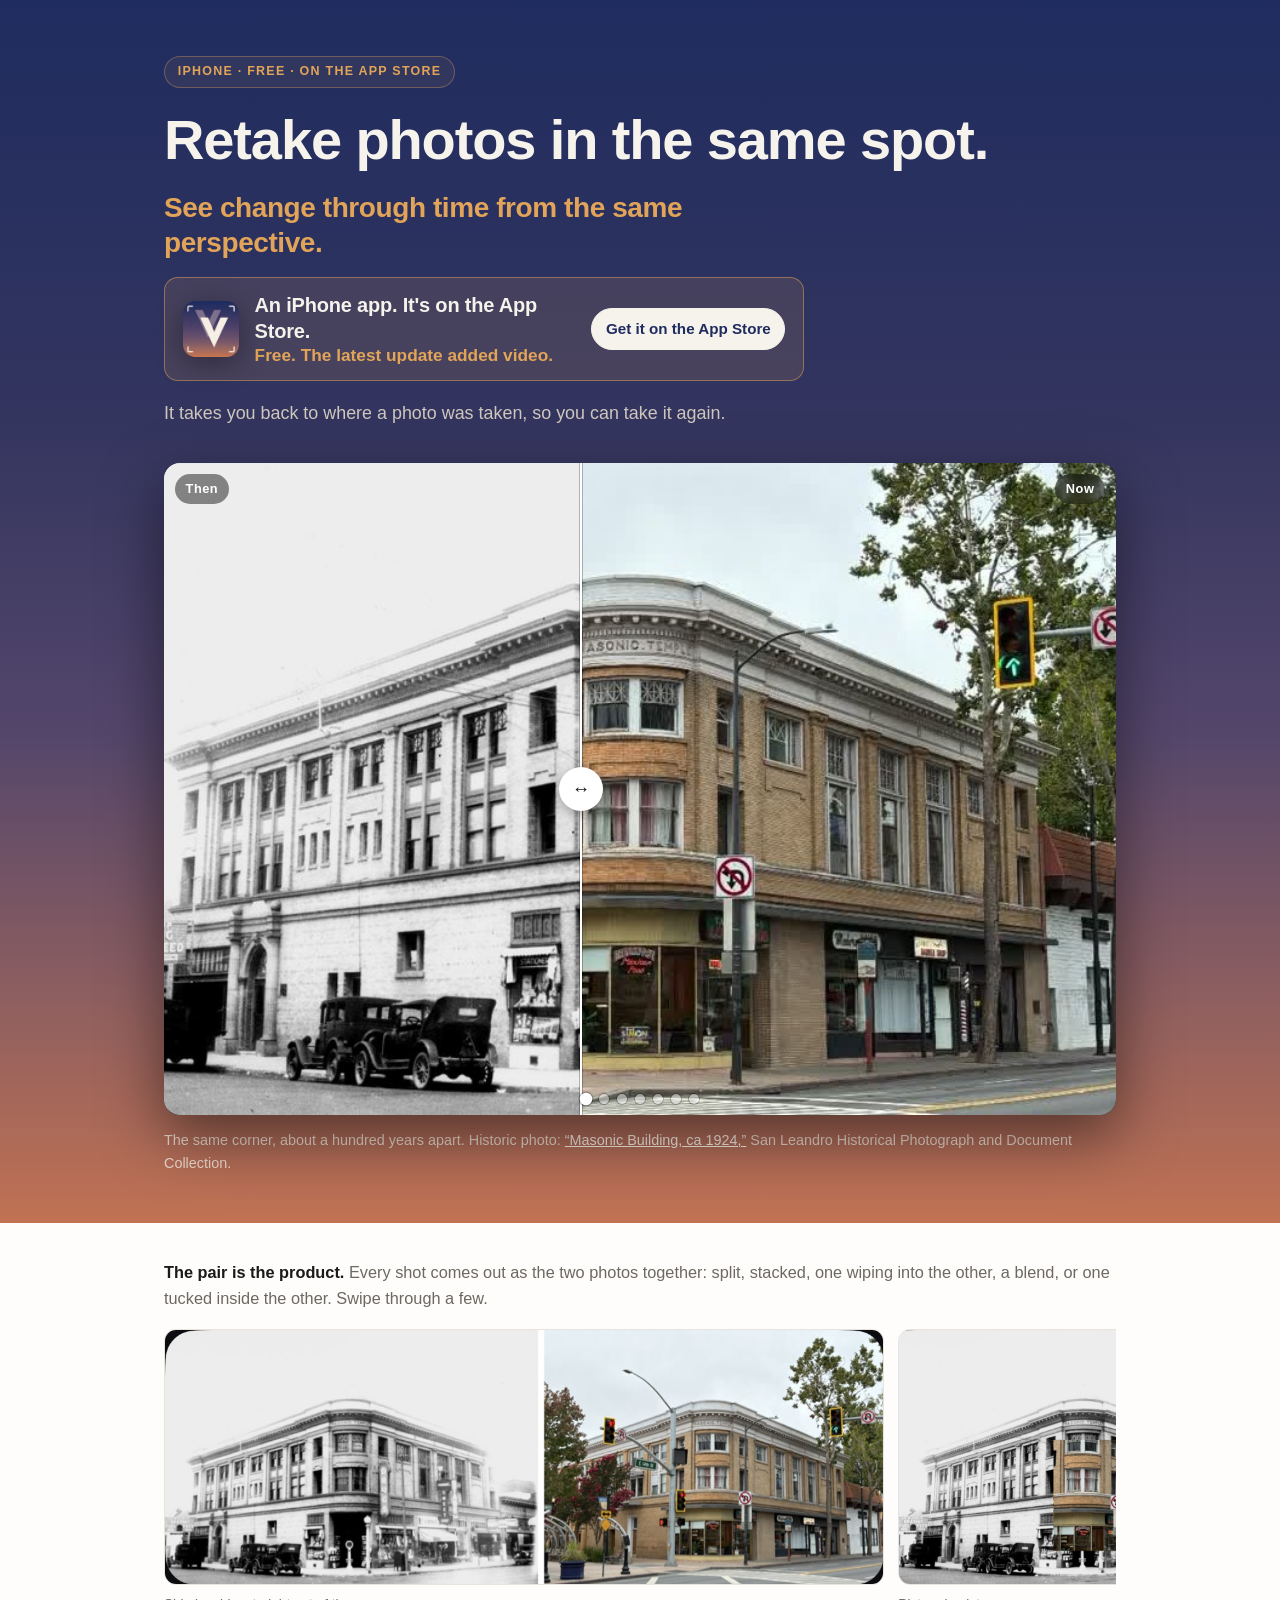
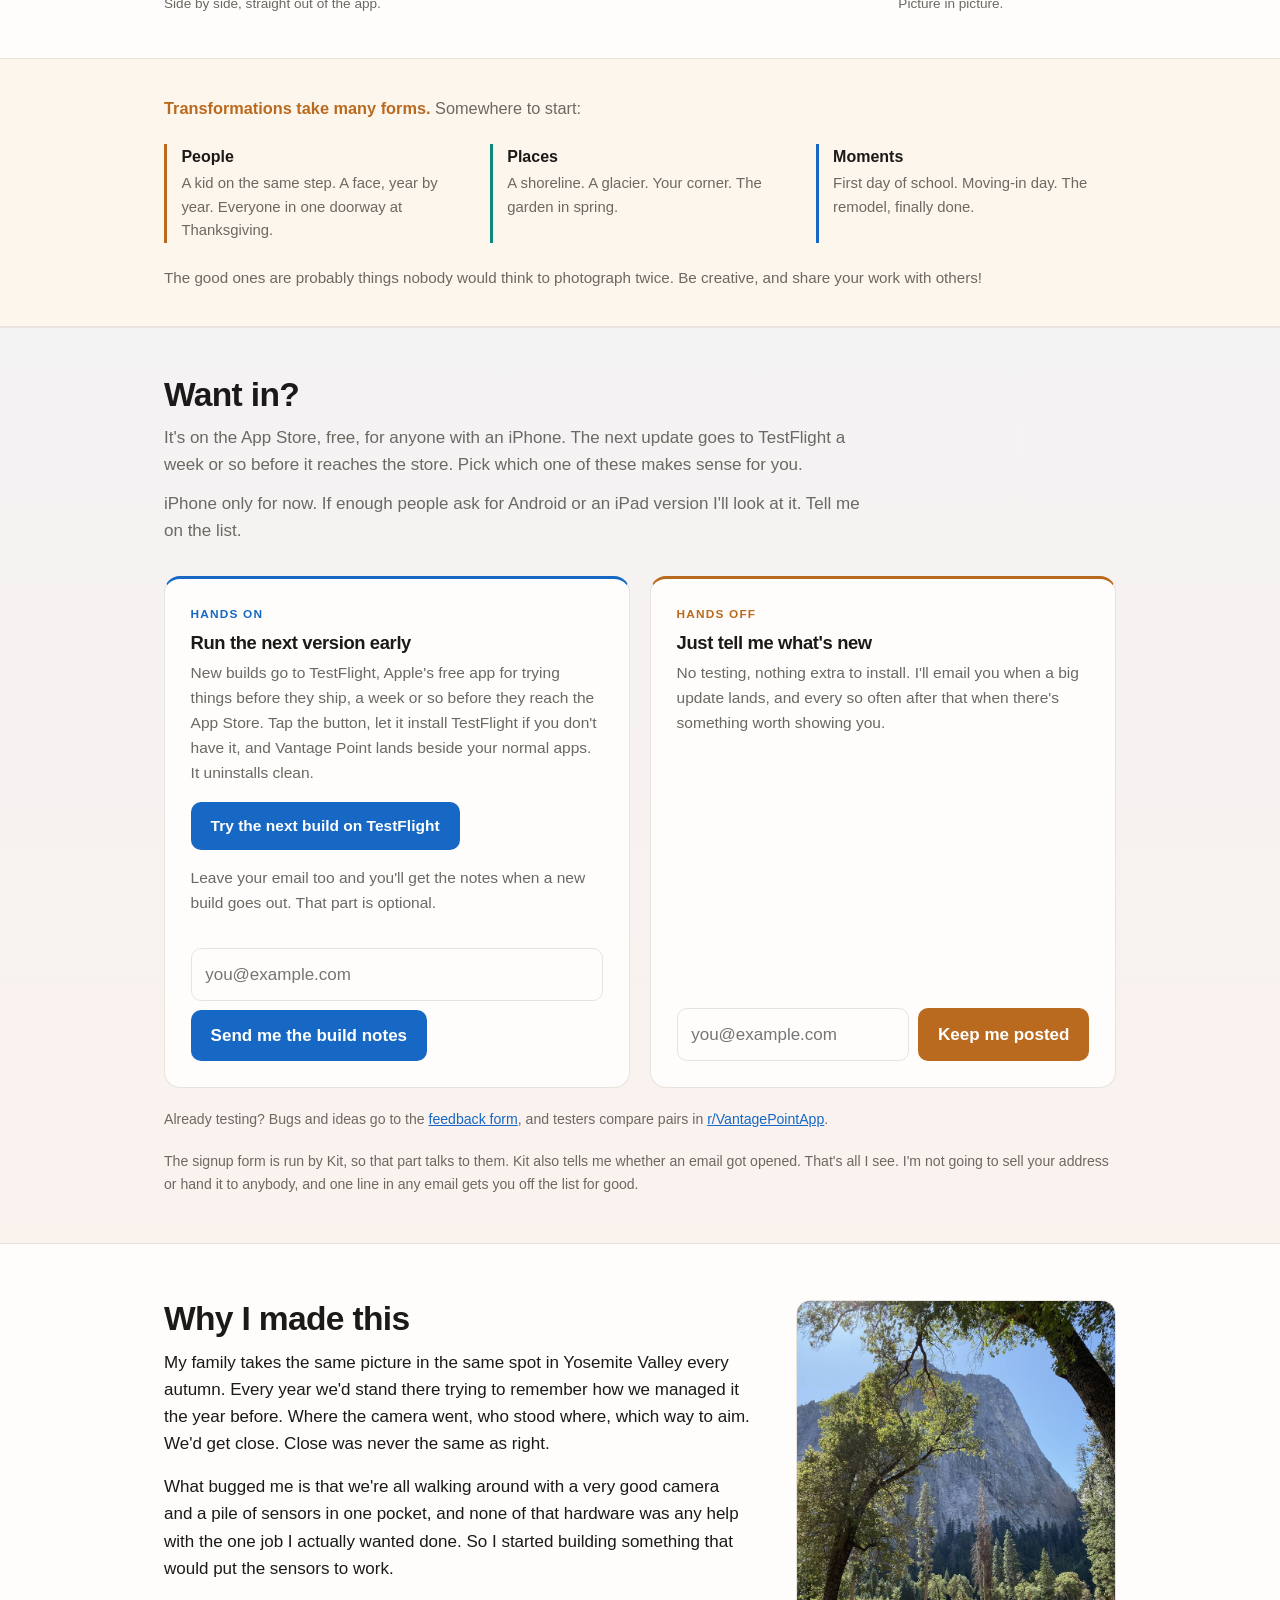
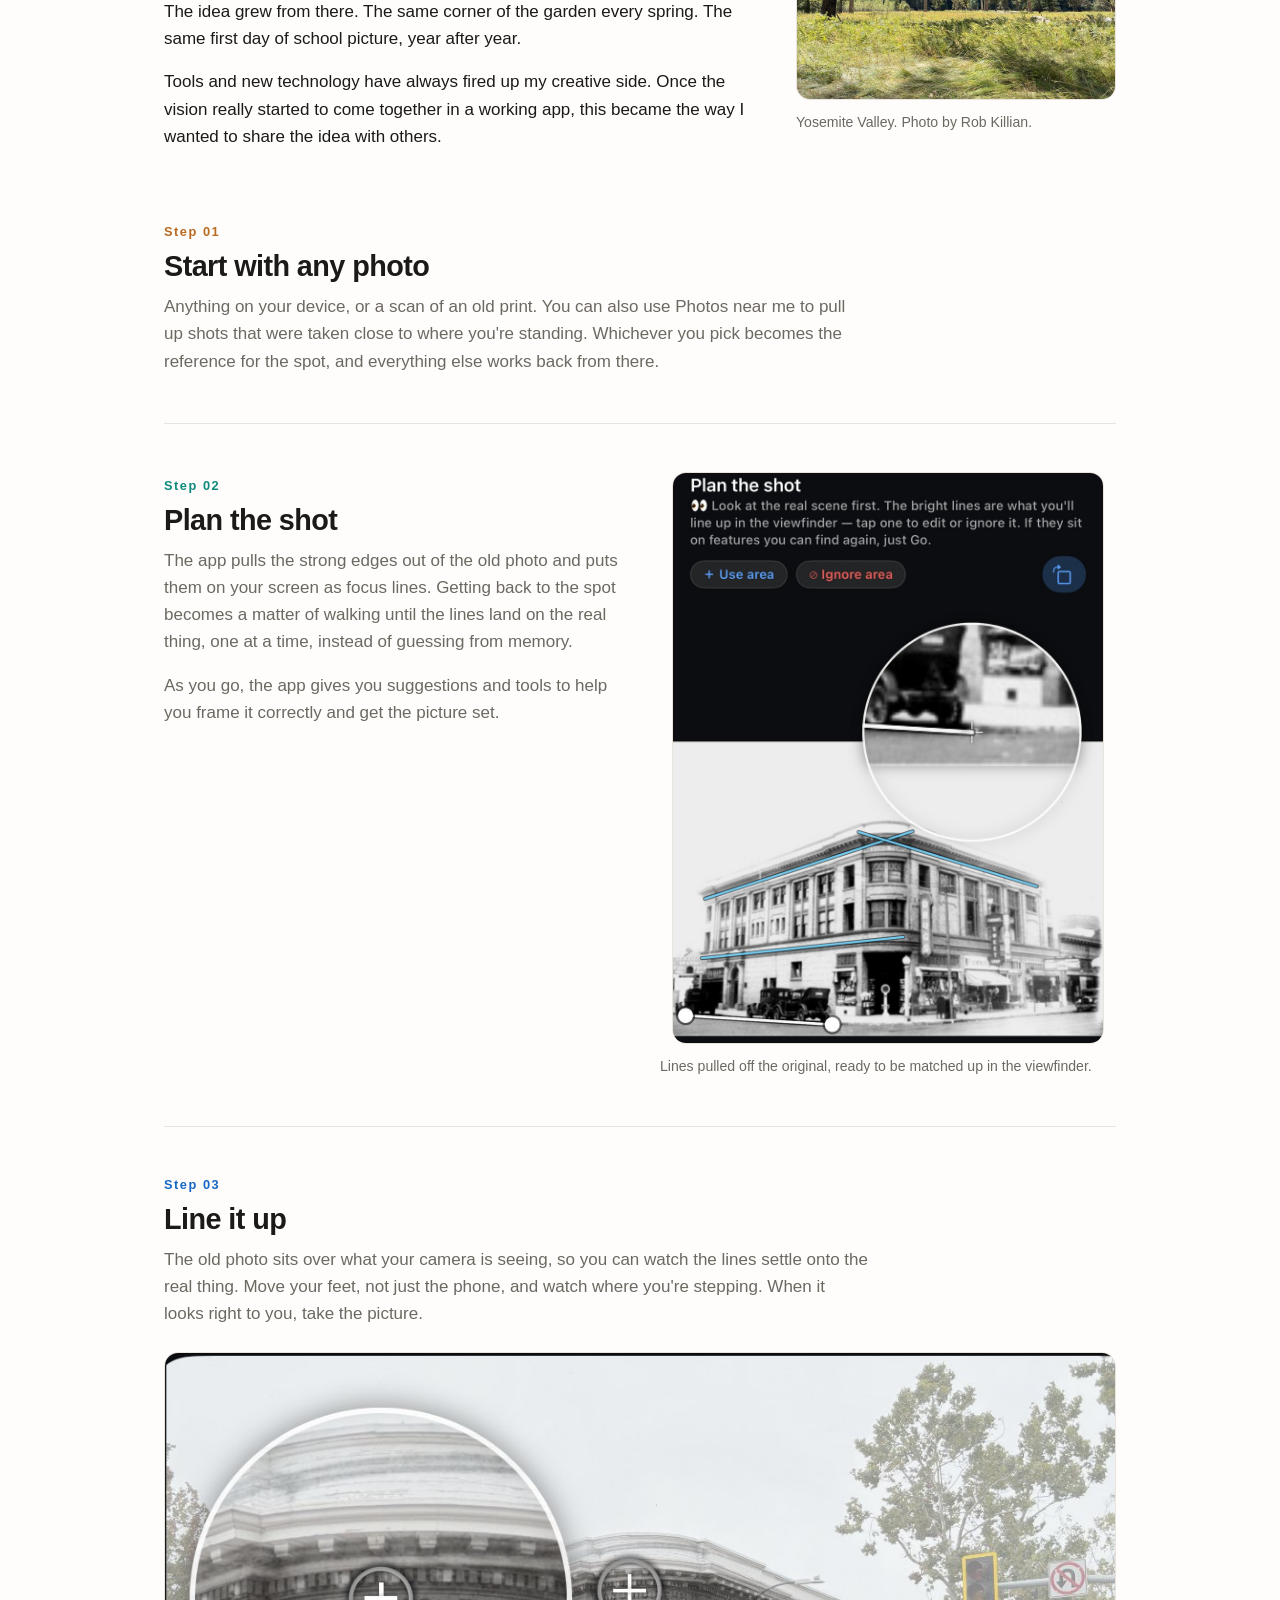
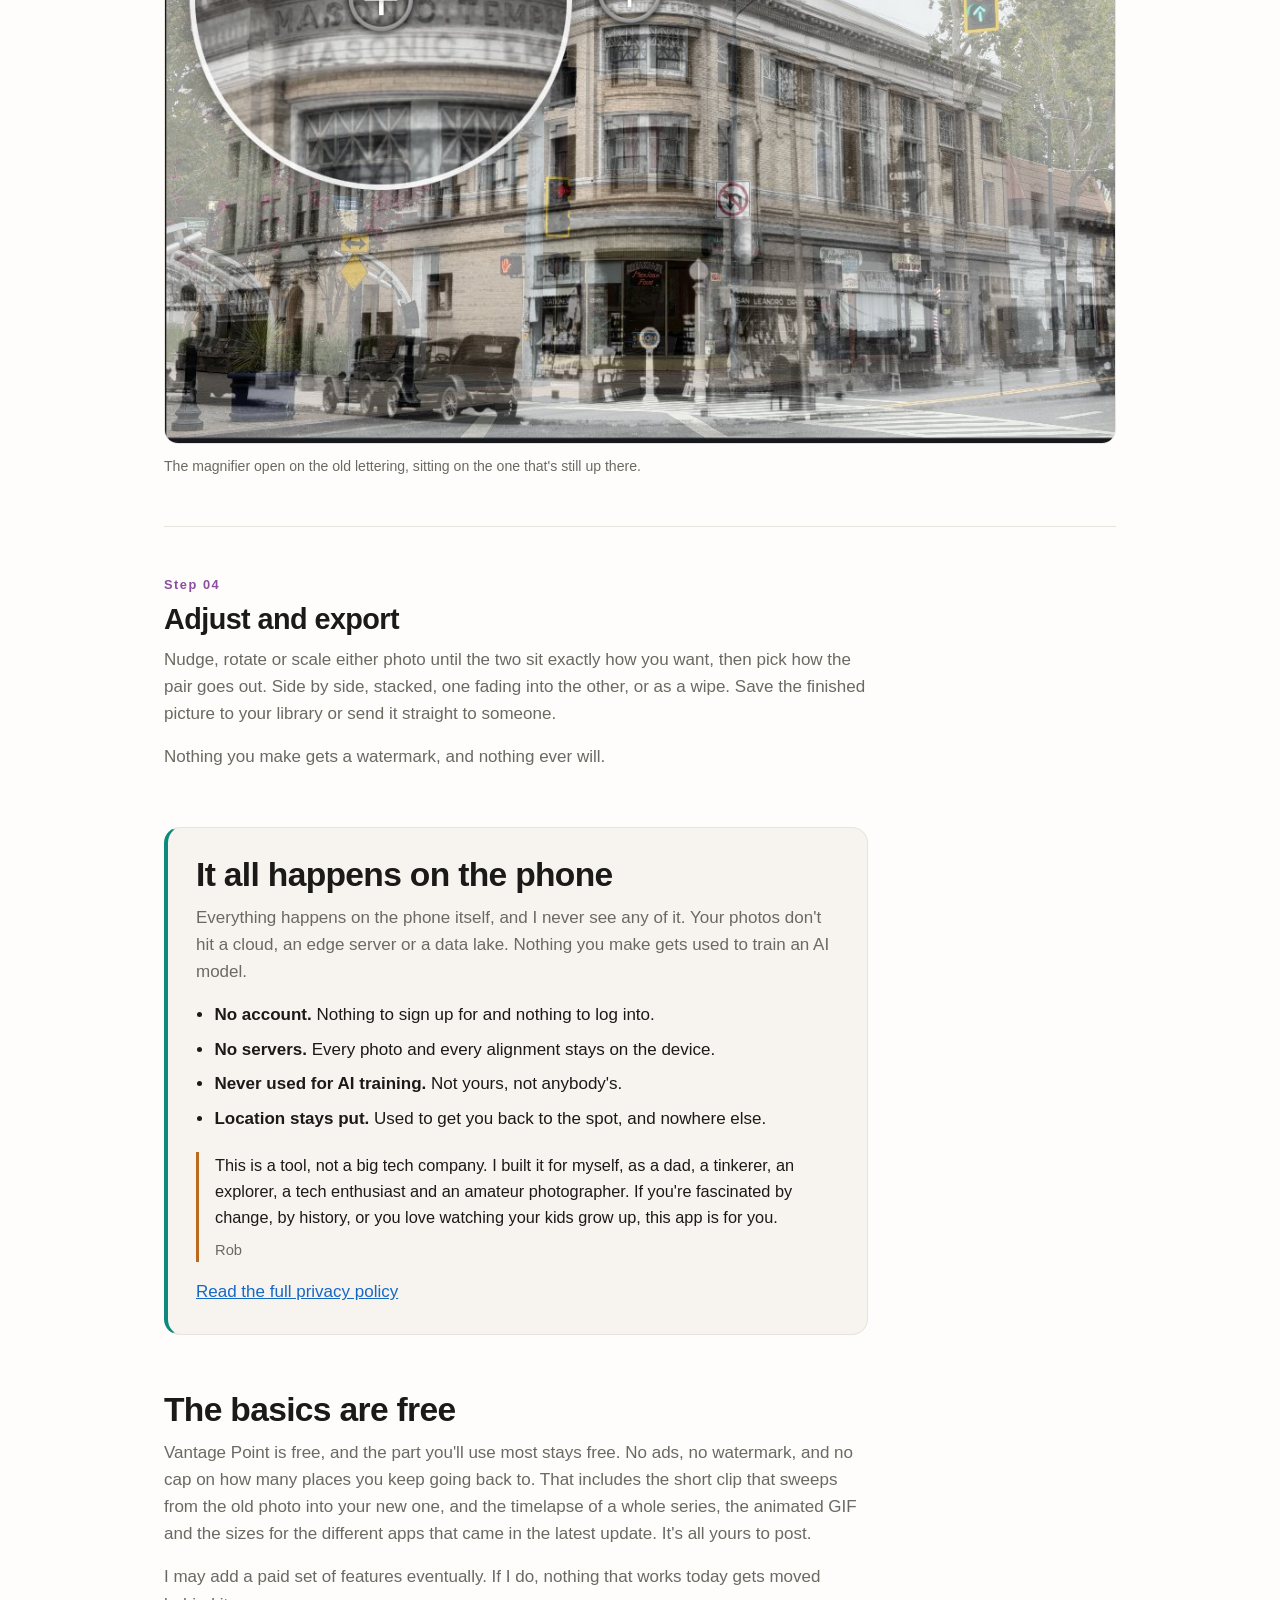
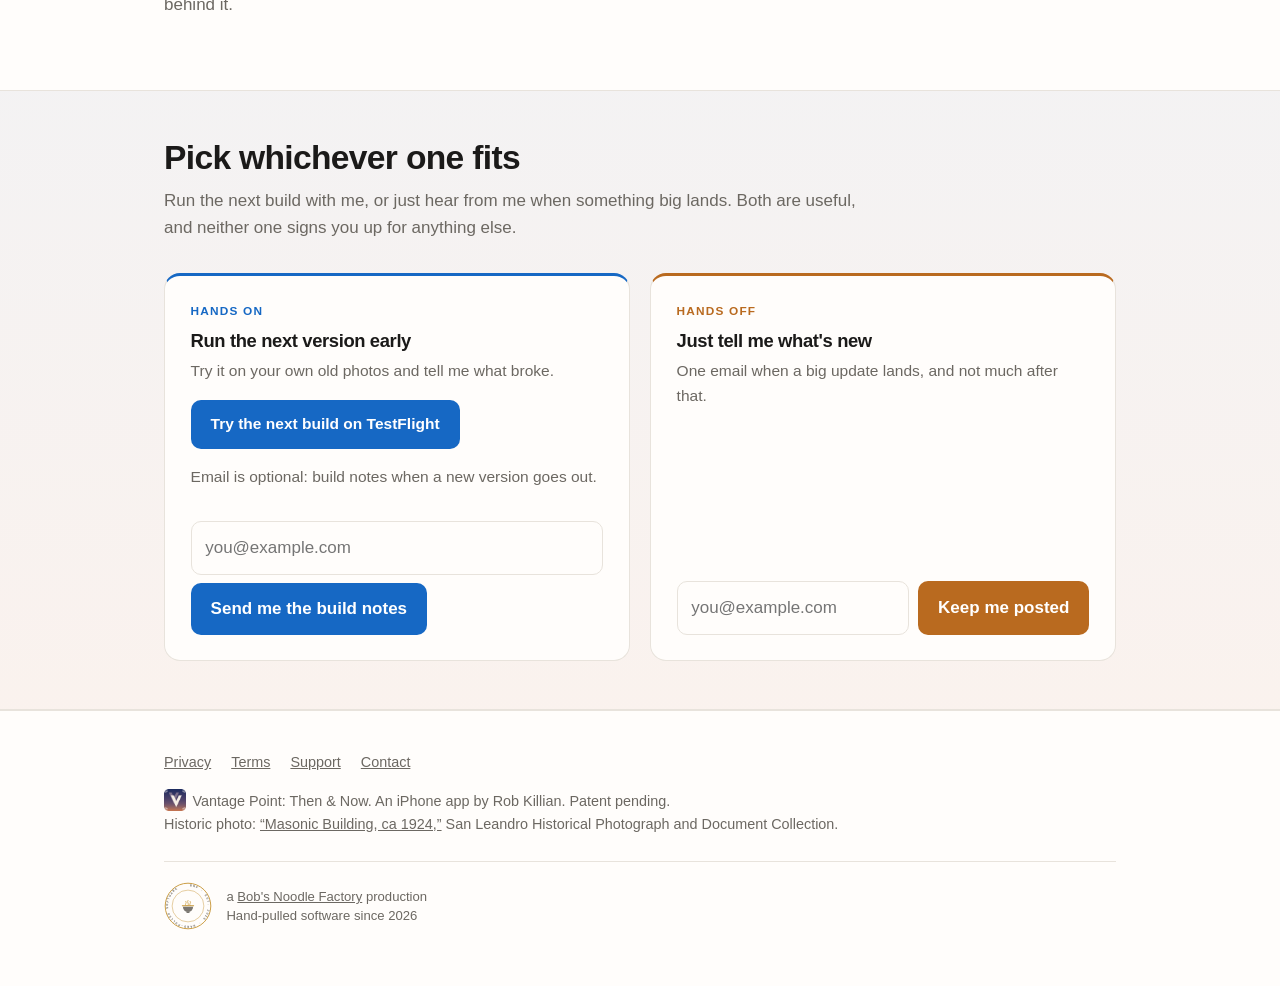
==== commit 2e3b3d0c: "kitchen: #485 the footer's Bob's Noodle Factory credit links to bobsnoodlefactory.com Every page tha" ====
--- a/index.html
+++ b/index.html
@@ -673,7 +673,7 @@
         </g>
         <text font-family="ui-monospace, Menlo, monospace" font-size="11" font-weight="700" letter-spacing="3.2" fill="currentColor"><textPath href="#sealcirc" startOffset="6">BNF · EST. 2026 · HAND-PULLED SOFTWARE</textPath></text>
       </svg>
-      <p>a Bob's Noodle Factory production<br>Hand-pulled software since 2026</p>
+      <p>a <a href="https://bobsnoodlefactory.com">Bob's Noodle Factory</a> production<br>Hand-pulled software since 2026</p>
     </div>
   </div>
 </footer>
